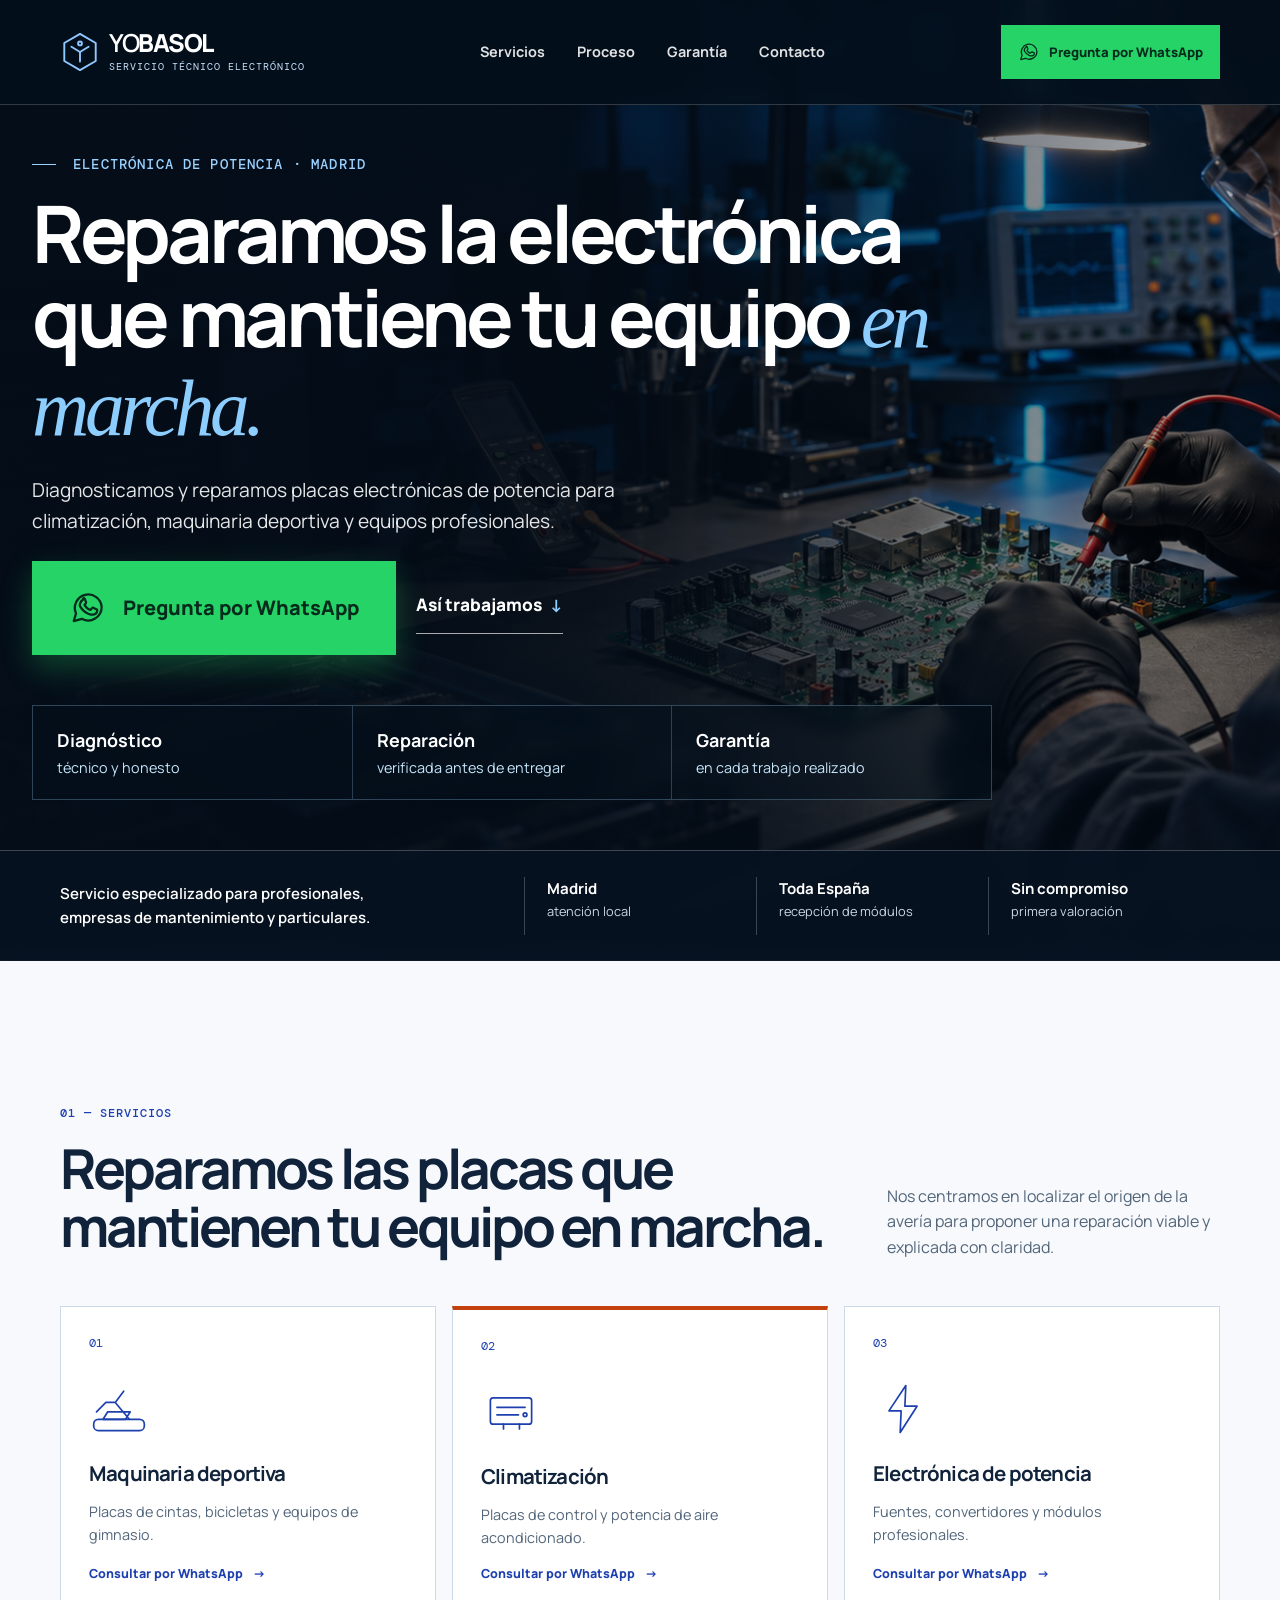
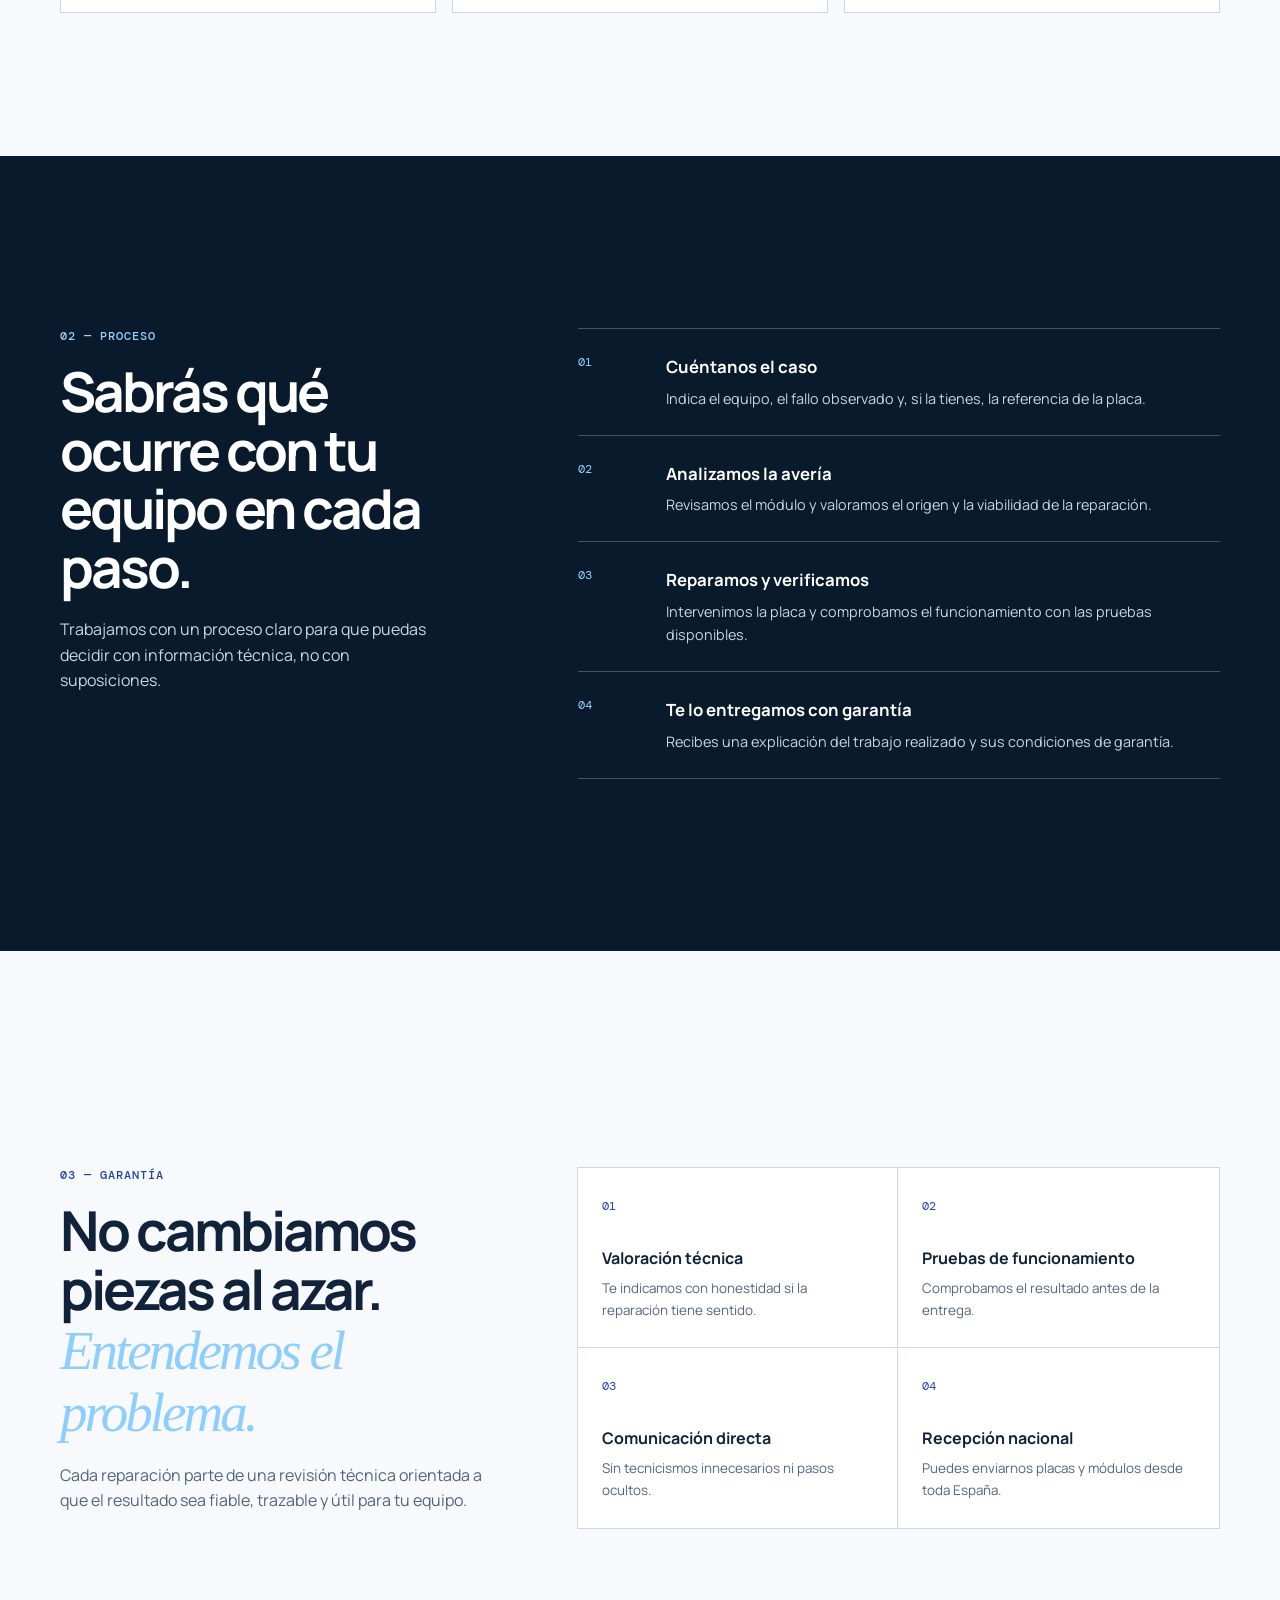
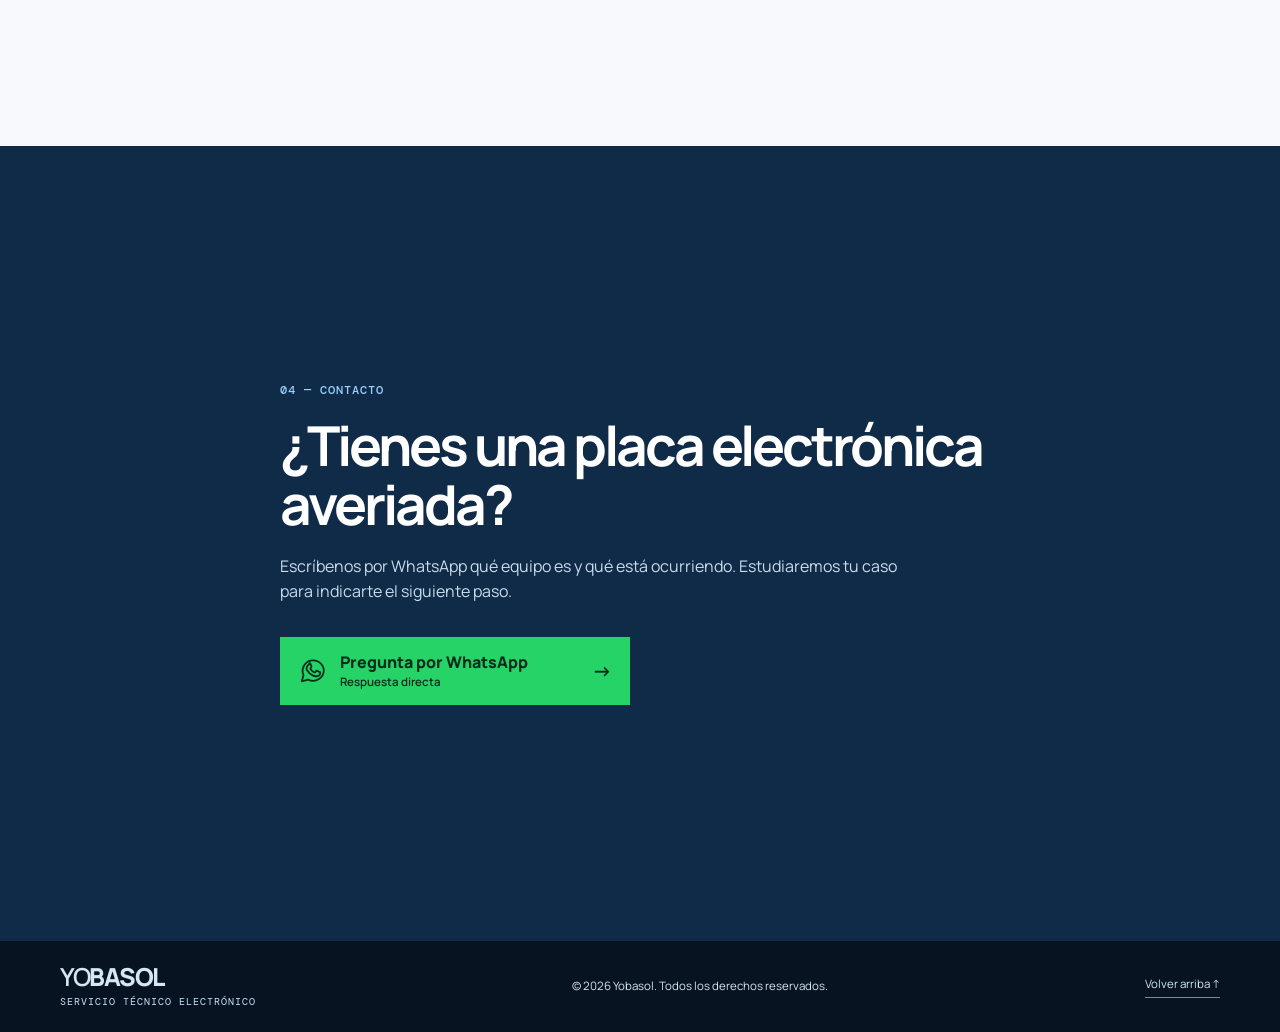
==== frontend/index.html @ 689b23d6 "Colocar el botón de WhatsApp junto al texto del hero" ====
<!doctype html>
<html lang="es">
  <head>
    <meta charset="UTF-8" />
    <meta name="viewport" content="width=device-width, initial-scale=1.0" />
    <meta name="description" content="Diagnóstico y reparación de placas electrónicas de potencia para profesionales y empresas." />
    <title>Yobasol | Reparación de electrónica de potencia</title>
    <link rel="preconnect" href="https://fonts.googleapis.com" />
    <link rel="preconnect" href="https://fonts.gstatic.com" crossorigin />
    <link href="https://fonts.googleapis.com/css2?family=DM+Mono:wght@400;500&family=Manrope:wght@400;500;600;700;800&display=swap" rel="stylesheet" />
    <link rel="stylesheet" href="css/style.css" />
    <link rel="stylesheet" href="css/mobile-fixes.css" />
    <script src="js/main.js" defer></script>
  </head>
  <body>
    <a class="skip-link" href="#contenido">Saltar al contenido</a>

    <header class="site-header" id="inicio">
      <div class="container navigation">
        <div class="brand-contact">
          <a class="brand" href="#hero" aria-label="Yobasol, inicio">
            <svg viewBox="0 0 42 42" aria-hidden="true"><path d="M21 2 37.5 11.5v19L21 40 4.5 30.5v-19L21 2Z"/><path d="M12 15.5 21 21l9-5.5M21 21v10"/><circle cx="21" cy="12" r="2"/></svg>
            <span>YO<strong>BASOL</strong><small>Servicio técnico electrónico</small></span>
          </a>
        </div>
        <nav class="main-nav" aria-label="Navegación principal">
          <a href="#servicios">Servicios</a><a href="#proceso">Proceso</a><a href="#garantia">Garantía</a><a href="#contacto">Contacto</a>
        </nav>
        <div class="header-actions"><a class="button button--small" href="https://wa.me/34674901278" target="_blank" rel="noopener noreferrer"><svg class="header-whatsapp-icon" viewBox="0 0 32 32" aria-hidden="true"><path d="M27.5 15.2a11.3 11.3 0 0 1-16.7 9.9L4 27l1.9-6.5A11.3 11.3 0 1 1 27.5 15.2Z"/><path d="M11.2 9.7c-.4 0-.8.1-1 .6-.3.6-1.1 2.5-1.1 3.1 0 .6.2 1.1.4 1.5.3.5 2.7 4.4 6.7 6 .9.4 1.6.6 2.1.7.9.1 1.8.1 2.5-.1.8-.2 2.4-1 2.7-2 .3-1 .3-1.8.2-2s-.4-.3-.8-.5l-2.5-1.2c-.4-.2-.7-.1-1 .3l-1 1.2c-.2.3-.5.3-.8.2a8.7 8.7 0 0 1-2.6-1.6 9.7 9.7 0 0 1-1.8-2.3c-.2-.3 0-.5.2-.7l.5-.6c.2-.2.3-.4.4-.7.1-.2 0-.5 0-.7l-1.1-2.7c-.2-.5-.5-.5-.9-.5Z"/></svg>Pregunta por WhatsApp <span aria-hidden="true">→</span></a></div>
      </div>
    </header>

    <main id="contenido">
      <section class="hero" id="hero" aria-labelledby="hero-title">
        <div class="hero-image" role="img" aria-label="Técnico revisando una placa electrónica"></div>
        <div class="hero-overlay"></div>
        <img class="hero-image-mobile" src="assets/images/hero-laboratorio.png" width="1672" height="941" alt="Técnico revisando una placa electrónica" />
        <div class="container hero-content">
          <p class="eyebrow eyebrow--light"><span></span> Electrónica de potencia · Madrid</p>
          <h1 id="hero-title">Reparamos la electrónica que mantiene tu equipo <em>en marcha.</em></h1>
          <p class="hero-copy">Diagnosticamos y reparamos placas electrónicas de potencia para climatización, maquinaria deportiva y equipos profesionales.</p>
          <div class="hero-actions"><a class="button" href="https://wa.me/34674901278" target="_blank" rel="noopener noreferrer"><svg class="hero-whatsapp-icon" viewBox="0 0 32 32" aria-hidden="true"><path d="M27.5 15.2a11.3 11.3 0 0 1-16.7 9.9L4 27l1.9-6.5A11.3 11.3 0 1 1 27.5 15.2Z"/><path d="M11.2 9.7c-.4 0-.8.1-1 .6-.3.6-1.1 2.5-1.1 3.1 0 .6.2 1.1.4 1.5.3.5 2.7 4.4 6.7 6 .9.4 1.6.6 2.1.7.9.1 1.8.1 2.5-.1.8-.2 2.4-1 2.7-2 .3-1 .3-1.8.2-2s-.4-.3-.8-.5l-2.5-1.2c-.4-.2-.7-.1-1 .3l-1 1.2c-.2.3-.5.3-.8.2a8.7 8.7 0 0 1-2.6-1.6 9.7 9.7 0 0 1-1.8-2.3c-.2-.3 0-.5.2-.7l.5-.6c.2-.2.3-.4.4-.7.1-.2 0-.5 0-.7l-1.1-2.7c-.2-.5-.5-.5-.9-.5Z"/></svg>Pregunta por WhatsApp <span aria-hidden="true">→</span></a><a class="hero-link hero-link--secondary" href="#proceso">Así trabajamos <span aria-hidden="true">↓</span></a></div>
          <ul class="trust-list" aria-label="Compromisos de Yobasol"><li><strong>Diagnóstico</strong><span>técnico y honesto</span></li><li><strong>Reparación</strong><span>verificada antes de entregar</span></li><li><strong>Garantía</strong><span>en cada trabajo realizado</span></li></ul>
        </div>
      </section>

      <section class="proof-band" aria-label="Cobertura de Yobasol"><div class="container proof-grid"><p>Servicio especializado para profesionales, empresas de mantenimiento y particulares.</p><div><strong>Madrid</strong><span>atención local</span></div><div><strong>Toda España</strong><span>recepción de módulos</span></div><div><strong>Sin compromiso</strong><span>primera valoración</span></div></div></section>

      <section class="section services" id="servicios" aria-labelledby="services-title"><div class="container"><div class="section-heading reveal"><div><p class="eyebrow">01 — Servicios</p><h2 id="services-title">Reparamos las placas que mantienen tu equipo en marcha.</h2></div><p>Nos centramos en localizar el origen de la avería para proponer una reparación viable y explicada con claridad.</p></div><div class="service-grid">
        <article class="service-card reveal"><span class="service-number">01</span><svg class="service-icon" viewBox="0 0 64 64" aria-hidden="true"><rect x="5" y="43" width="54" height="12" rx="5"/><path d="m43 43-15-18H18L8 35m20-10 9-12M20 35h24l-5 8H15l5-8"/></svg><h3>Maquinaria deportiva</h3><p>Placas de cintas, bicicletas y equipos de gimnasio.</p><a href="https://wa.me/34674901278" target="_blank" rel="noopener noreferrer">Consultar por WhatsApp <span aria-hidden="true">→</span></a></article>
        <article class="service-card service-card--accent reveal"><span class="service-number">02</span><svg class="service-icon" viewBox="0 0 64 64" aria-hidden="true"><rect x="10" y="17" width="44" height="28" rx="3"/><path d="M17 27h30M17 35h23M24 45v5m17-5v5"/><circle cx="47" cy="35" r="2"/></svg><h3>Climatización</h3><p>Placas de control y potencia de aire acondicionado.</p><a href="https://wa.me/34674901278" target="_blank" rel="noopener noreferrer">Consultar por WhatsApp <span aria-hidden="true">→</span></a></article>
        <article class="service-card reveal"><span class="service-number">03</span><svg class="service-icon" viewBox="0 0 64 64" aria-hidden="true"><path d="M35 7 17 34h13l-1 23 18-28H34l1-22Z"/></svg><h3>Electrónica de potencia</h3><p>Fuentes, convertidores y módulos profesionales.</p><a href="https://wa.me/34674901278" target="_blank" rel="noopener noreferrer">Consultar por WhatsApp <span aria-hidden="true">→</span></a></article>
      </div></div></section>

      <section class="section process" id="proceso" aria-labelledby="process-title"><div class="container process-layout"><div class="process-intro reveal"><p class="eyebrow eyebrow--light">02 — Proceso</p><h2 id="process-title">Sabrás qué ocurre con tu equipo en cada paso.</h2><p>Trabajamos con un proceso claro para que puedas decidir con información técnica, no con suposiciones.</p></div><ol class="process-list"><li class="reveal"><span>01</span><div><h3>Cuéntanos el caso</h3><p>Indica el equipo, el fallo observado y, si la tienes, la referencia de la placa.</p></div></li><li class="reveal"><span>02</span><div><h3>Analizamos la avería</h3><p>Revisamos el módulo y valoramos el origen y la viabilidad de la reparación.</p></div></li><li class="reveal"><span>03</span><div><h3>Reparamos y verificamos</h3><p>Intervenimos la placa y comprobamos el funcionamiento con las pruebas disponibles.</p></div></li><li class="reveal"><span>04</span><div><h3>Te lo entregamos con garantía</h3><p>Recibes una explicación del trabajo realizado y sus condiciones de garantía.</p></div></li></ol></div></section>

      <section class="section guarantee" id="garantia" aria-labelledby="guarantee-title"><div class="container guarantee-layout"><div class="reveal"><p class="eyebrow">03 — Garantía</p><h2 id="guarantee-title">No cambiamos piezas al azar. <em>Entendemos el problema.</em></h2><p class="section-copy">Cada reparación parte de una revisión técnica orientada a que el resultado sea fiable, trazable y útil para tu equipo.</p></div><div class="benefit-grid reveal"><article><span>01</span><h3>Valoración técnica</h3><p>Te indicamos con honestidad si la reparación tiene sentido.</p></article><article><span>02</span><h3>Pruebas de funcionamiento</h3><p>Comprobamos el resultado antes de la entrega.</p></article><article><span>03</span><h3>Comunicación directa</h3><p>Sin tecnicismos innecesarios ni pasos ocultos.</p></article><article><span>04</span><h3>Recepción nacional</h3><p>Puedes enviarnos placas y módulos desde toda España.</p></article></div></div></section>

      <section class="contact" id="contacto" aria-labelledby="contact-title"><div class="container contact-layout"><div class="contact-copy reveal" id="contacto-info"><p class="eyebrow eyebrow--light contact-section-label">04 — Contacto</p><h2 id="contact-title">¿Tienes una placa electrónica averiada?</h2><p>Escríbenos por WhatsApp qué equipo es y qué está ocurriendo. Estudiaremos tu caso para indicarte el siguiente paso.</p><a class="contact-whatsapp" href="https://wa.me/34674901278" target="_blank" rel="noopener noreferrer"><svg viewBox="0 0 32 32" aria-hidden="true"><path d="M27.5 15.2a11.3 11.3 0 0 1-16.7 9.9L4 27l1.9-6.5A11.3 11.3 0 1 1 27.5 15.2Z"/><path d="M11.2 9.7c-.4 0-.8.1-1 .6-.3.6-1.1 2.5-1.1 3.1 0 .6.2 1.1.4 1.5.3.5 2.7 4.4 6.7 6 .9.4 1.6.6 2.1.7.9.1 1.8.1 2.5-.1.8-.2 2.4-1 2.7-2 .3-1 .3-1.8.2-2s-.4-.3-.8-.5l-2.5-1.2c-.4-.2-.7-.1-1 .3l-1 1.2c-.2.3-.5.3-.8.2a8.7 8.7 0 0 1-2.6-1.6 9.7 9.7 0 0 1-1.8-2.3c-.2-.3 0-.5.2-.7l.5-.6c.2-.2.3-.4.4-.7.1-.2 0-.5 0-.7l-1.1-2.7c-.2-.5-.5-.5-.9-.5Z"/></svg><span>Pregunta por WhatsApp<br /><small>Respuesta directa</small></span><b aria-hidden="true">→</b></a></div><form class="contact-form" novalidate hidden><a class="form-whatsapp-shortcut" href="#contacto-info" aria-label="Ver contacto por WhatsApp"><svg viewBox="0 0 32 32" aria-hidden="true"><path d="M27.5 15.2a11.3 11.3 0 0 1-16.7 9.9L4 27l1.9-6.5A11.3 11.3 0 1 1 27.5 15.2Z"/><path d="M11.2 9.7c-.4 0-.8.1-1 .6-.3.6-1.1 2.5-1.1 3.1 0 .6.2 1.1.4 1.5.3.5 2.7 4.4 6.7 6 .9.4 1.6.6 2.1.7.9.1 1.8.1 2.5-.1.8-.2 2.4-1 2.7-2 .3-1 .3-1.8.2-2s-.4-.3-.8-.5l-2.5-1.2c-.4-.2-.7-.1-1 .3l-1 1.2c-.2.3-.5.3.8.2a8.7 8.7 0 0 1-2.6-1.6 9.7 9.7 0 0 1-1.8-2.3c-.2-.3 0-.5.2-.7l.5-.6c.2-.2.3-.4.4-.7.1-.2 0-.5 0-.7l-1.1-2.7c-.2-.5-.5-.5-.9-.5Z"/></svg></a><p class="eyebrow eyebrow--light contact-section-label--mobile">04 — Contacto</p><div class="form-heading"><p>Solicitud de diagnóstico</p><h3>Hablemos de tu equipo.</h3></div><div class="form-row"><label for="name">Nombre<input id="name" name="name" type="text" autocomplete="name" required /></label><label for="email">Email<input id="email" name="email" type="email" autocomplete="email" required /></label></div><div class="form-row"><label for="phone">Teléfono<input id="phone" name="phone" type="tel" autocomplete="tel" /></label><label for="service">Tipo de equipo<select id="service" name="service" required><option value="">Selecciona una opción</option><option>Maquinaria deportiva</option><option>Climatización</option><option>Electrónica de potencia</option><option>Otro equipo</option></select></label></div><label for="message">¿Qué ocurre?<textarea id="message" name="message" rows="4" required placeholder="Equipo, fallo observado y referencia de la placa si la conoces."></textarea></label><button class="button" type="submit">Solicitar diagnóstico <span aria-hidden="true">→</span></button><p class="form-note">Este formulario aún no envía datos: valida la solicitud para su futura conexión con la API.</p><p class="form-status" role="status" aria-live="polite"></p></form></div></section>
    </main>

    <footer class="site-footer"><div class="container footer-content"><a class="brand" href="#hero"><span>YO<strong>BASOL</strong><small>Servicio técnico electrónico</small></span></a><p>© <span id="year"></span> Yobasol. Todos los derechos reservados.</p><a href="#hero">Volver arriba ↑</a></div></footer>
  </body>
</html>
---- frontend/css/style.css ----
:root{--navy:#091a2d;--blue:#1e40af;--blue-light:#3b82f6;--orange:#c2410c;--paper:#f7f9fc;--surface:#fff;--ink:#10233b;--muted:#52657a;--line:#cbd8e7;--focus:#f97316;--shadow:0 18px 45px rgba(9,26,45,.1);--ease:cubic-bezier(.2,.7,.25,1);--header-offset:96px}*{box-sizing:border-box}html{scroll-behavior:smooth;scroll-padding-top:var(--header-offset)}body{margin:0;background:var(--paper);color:var(--ink);font:16px/1.6 Manrope,Arial,sans-serif}a{color:inherit;text-decoration:none}button,input,select,textarea{font:inherit}button{cursor:pointer}svg{fill:none;stroke:currentColor;stroke-linecap:round;stroke-linejoin:round}.container{width:min(1160px,calc(100% - 40px));margin:auto}.skip-link{position:fixed;z-index:100;top:-60px;left:16px;padding:10px 14px;background:#fff;color:#10233b}.skip-link:focus{top:16px}:focus-visible{outline:3px solid var(--focus);outline-offset:3px}
.site-header{position:fixed;z-index:10;inset:0 0 auto;color:#fff;border-bottom:1px solid rgba(255,255,255,.18);background:rgba(4,15,28,.94);backdrop-filter:blur(12px)}.navigation{min-height:78px;display:flex;align-items:center;justify-content:space-between;gap:18px}.brand-contact{display:flex;align-items:center;gap:20px}.brand{display:flex;align-items:center;gap:9px;font-size:1.28rem;font-weight:600;letter-spacing:-.06em;line-height:1;white-space:nowrap}.brand svg{width:31px;color:#8fc7ff;stroke-width:2}.brand strong{font-weight:800}.brand small{display:block;margin-top:5px;color:#c8e2fb;font:.48rem/1.1 'DM Mono',monospace;letter-spacing:.1em;text-transform:uppercase}.header-phone{padding-left:20px;border-left:1px solid rgba(255,255,255,.3);font-size:.76rem;line-height:1.25;white-space:nowrap}.header-phone span,.header-phone strong{display:block}.header-phone span{color:#99d1ff;font:.61rem 'DM Mono',monospace;letter-spacing:.06em;text-transform:uppercase}.header-phone strong{margin-top:3px;font-size:.78rem}.main-nav{display:flex;gap:6px}.main-nav a{padding:9px 10px;color:rgba(255,255,255,.88);font-size:.78rem;font-weight:700}.main-nav a:hover{color:#fff}.header-actions{display:flex;align-items:center;gap:10px}.button{display:inline-flex;align-items:center;justify-content:center;min-height:48px;gap:18px;padding:12px 18px;border:1px solid var(--orange);background:var(--orange);color:#fff;font-size:.78rem;font-weight:800;transition:background .18s var(--ease),transform .18s var(--ease),border-color .18s var(--ease)}.button:hover{background:#9a3412;border-color:#9a3412;transform:translateY(-2px)}.button--small{min-height:42px;padding:9px 13px;font-size:.7rem}
.hero{min-height:680px;height:100svh;position:relative;display:flex;align-items:center;overflow:hidden;color:#fff}.hero-image,.hero-overlay{position:absolute;inset:0}.hero-image{background:url('../assets/images/hero-laboratorio.png') center/cover}.hero-image-mobile{display:none}.hero-overlay{background:linear-gradient(90deg,rgba(4,13,24,.96),rgba(4,13,24,.86) 46%,rgba(4,13,24,.28)),linear-gradient(0deg,rgba(4,13,24,.65),transparent 45%)}.hero-content{position:relative;padding-top:78px}.eyebrow{margin:0 0 18px;color:var(--blue);font:500 .77rem 'DM Mono',monospace;letter-spacing:.08em;text-transform:uppercase}.eyebrow--light{color:#99d1ff}.eyebrow span{display:inline-block;width:24px;margin-right:8px;border-top:1px solid currentColor;vertical-align:middle}h1,h2,h3,p{margin-top:0}h1,h2{letter-spacing:-.055em;line-height:1.07}h1{max-width:780px;margin-bottom:24px;font-size:clamp(2.9rem,5.1vw,5.4rem)}h1 em,h2 em{color:#8dceff;font-family:Georgia,serif;font-weight:400}.hero-copy{max-width:590px;margin-bottom:30px;color:rgba(255,255,255,.9);font-size:clamp(1rem,1.5vw,1.15rem)}.hero-actions{display:flex;align-items:center;flex-wrap:wrap;gap:24px}.hero-link{border-bottom:1px solid rgba(255,255,255,.65);padding-bottom:5px;font-size:.8rem;font-weight:800}.hero-link span{margin-left:8px;color:#8dceff}.trust-list{display:flex;gap:0;max-width:720px;margin:42px 0 0;padding:0;list-style:none;border:1px solid rgba(157,210,250,.28);background:rgba(4,16,29,.58);backdrop-filter:blur(8px)}.trust-list li{flex:1;min-width:145px;padding:16px 18px;border-right:1px solid rgba(157,210,250,.25)}.trust-list li:last-child{border:0}.trust-list strong,.trust-list span{display:block}.trust-list strong{font-size:.95rem}.trust-list span{margin-top:2px;color:#c7e5fa;font-size:.74rem}
.proof-band{border-bottom:1px solid var(--line);background:var(--surface)}.proof-grid{min-height:110px;display:grid;grid-template-columns:2fr repeat(3,1fr);align-items:center}.proof-grid p{max-width:360px;margin:0;font-size:.88rem;font-weight:600}.proof-grid div{min-height:58px;padding-left:22px;border-left:1px solid var(--line)}.proof-grid strong,.proof-grid span{display:block}.proof-grid strong{font-size:.83rem}.proof-grid span{color:var(--muted);font-size:.72rem}.section{padding:clamp(78px,11vw,136px) 0}.section-heading{display:grid;grid-template-columns:1.5fr .65fr;align-items:end;gap:60px;margin-bottom:52px}h2{margin-bottom:20px;font-size:clamp(2.3rem,4.3vw,4.5rem)}.section-heading>p,.section-copy{color:var(--muted);font-size:1rem}.service-grid{display:grid;grid-template-columns:repeat(3,1fr);gap:16px}.service-card{min-height:350px;display:flex;flex-direction:column;padding:28px;border:1px solid var(--line);background:var(--surface);transition:border-color .2s var(--ease),transform .2s var(--ease)}.service-card:hover{border-color:var(--blue-light);transform:translateY(-4px)}.service-card--accent{border-top:4px solid var(--orange)}.service-number,.benefit-grid span{color:var(--blue);font:.75rem 'DM Mono',monospace}.service-icon{width:60px;height:60px;margin:50px 0 30px;color:var(--blue);stroke-width:1.8}.service-card h3{margin-bottom:10px;font-size:1.28rem;letter-spacing:-.04em}.service-card p{color:var(--muted);font-size:.9rem}.service-card a{margin-top:auto;color:var(--blue);font-size:.78rem;font-weight:800}.service-card a span{margin-left:7px}
.process{background:var(--navy);color:#fff}.process-layout{display:grid;grid-template-columns:.8fr 1.2fr;gap:90px}.process-intro p:not(.eyebrow){max-width:390px;color:#c4d7e9}.process-list{margin:0;padding:0;list-style:none;border-top:1px solid rgba(255,255,255,.24)}.process-list li{display:grid;grid-template-columns:70px 1fr;gap:18px;padding:25px 0;border-bottom:1px solid rgba(255,255,255,.24)}.process-list li>span{color:#94d2ff;font:.77rem 'DM Mono',monospace}.process-list h3{margin-bottom:6px;font-size:1.05rem}.process-list p{margin:0;color:#c4d7e9;font-size:.9rem}.guarantee-layout{display:grid;grid-template-columns:.8fr 1.2fr;gap:88px;align-items:start}.benefit-grid{display:grid;grid-template-columns:1fr 1fr;border:1px solid var(--line);background:var(--surface)}.benefit-grid article{min-height:180px;padding:24px;border-right:1px solid var(--line);border-bottom:1px solid var(--line)}.benefit-grid article:nth-child(even){border-right:0}.benefit-grid article:nth-last-child(-n+2){border-bottom:0}.benefit-grid h3{margin:28px 0 7px;font-size:1rem}.benefit-grid p{margin:0;color:var(--muted);font-size:.84rem}
.contact{padding:clamp(76px,10vw,120px) 0;background:#102b47;color:#fff}.contact-layout{display:grid;grid-template-columns:.75fr 1.25fr;gap:80px;align-items:start}.contact-copy>p:not(.eyebrow){max-width:440px;color:#c9dcec}.contact-phone{display:block;width:max-content;margin-top:42px;border-bottom:1px solid rgba(255,255,255,.5);padding-bottom:9px;font-size:1.28rem;font-weight:700}.contact-phone span{display:block;margin-bottom:2px;color:#9bcefc;font:.7rem 'DM Mono',monospace;letter-spacing:.08em;text-transform:uppercase}.contact-whatsapp{display:flex;align-items:center;gap:12px;max-width:350px;min-height:68px;margin-top:24px;padding:12px 18px;background:#25d366;color:#062b1c;font-size:1rem;font-weight:800;line-height:1.2;transition:background .18s var(--ease),transform .18s var(--ease)}.contact-whatsapp:hover{background:#5ced92;transform:translateY(-2px)}.contact-whatsapp svg{width:30px;height:30px;flex:0 0 auto;stroke-width:1.9}.contact-whatsapp small{display:block;margin-top:3px;font-size:.72rem;font-weight:600}.contact-whatsapp b{margin-left:auto;font-size:1.25rem}.contact-form{position:relative;display:grid;gap:16px;padding:32px;border-top:4px solid var(--orange);background:#071a2d;box-shadow:var(--shadow)}.form-whatsapp-shortcut,.contact-section-label--mobile{display:none}.form-heading{padding-bottom:18px;border-bottom:1px solid rgba(187,218,244,.25)}.form-heading p{margin-bottom:6px;color:#9bcefc;font:.72rem 'DM Mono',monospace;text-transform:uppercase}.form-heading h3{margin:0;font-size:1.65rem}.form-row{display:grid;grid-template-columns:1fr 1fr;gap:14px}.contact-form label{display:grid;gap:6px;color:#d8e9f8;font-size:.78rem;font-weight:700}.contact-form input,.contact-form select,.contact-form textarea{width:100%;min-height:46px;border:1px solid rgba(187,218,244,.35);background:#0b2944;color:#fff;padding:10px 12px}.contact-form select{background:#fff;color:#10233b;color-scheme:light}.contact-form option{background:#fff;color:#10233b}.contact-form textarea{min-height:110px;resize:vertical}.contact-form input[aria-invalid=true],.contact-form select[aria-invalid=true],.contact-form textarea[aria-invalid=true]{border-color:#ffb2a1}.form-note,.form-status{margin:0;color:#bad3e9;font-size:.76rem}.form-status.error{color:#ffbcaf}.site-footer{padding:24px 0;background:#071321;color:#d5e6f5}.footer-content{display:flex;align-items:center;justify-content:space-between;gap:20px;font-size:.72rem}.footer-content p{margin:0}.footer-content>a:last-child{border-bottom:1px solid rgba(255,255,255,.5);padding-bottom:3px}.reveal{opacity:0;transform:translateY(14px);transition:opacity .45s var(--ease),transform .45s var(--ease)}.reveal.is-visible{opacity:1;transform:none}
@media(max-width:960px){html{scroll-padding-top:116px}.navigation{min-height:0;display:grid;grid-template-columns:1fr auto;gap:12px;padding:14px 0 0}.brand-contact{gap:14px}.header-phone{padding-left:14px}.main-nav{position:static;grid-column:1/-1;grid-row:2;display:flex;justify-content:space-between;gap:0;border-top:1px solid rgba(255,255,255,.2)}.main-nav a{flex:1;padding:10px 4px;text-align:center}.header-actions .button--small{display:none}.hero{height:auto;min-height:720px}.proof-grid,.section-heading,.process-layout,.guarantee-layout,.contact-layout{grid-template-columns:1fr;gap:32px}.proof-grid{padding:24px 0}.proof-grid div{border-left:0;border-top:1px solid var(--line);padding:12px 0 0}.proof-grid p{max-width:none}.section-heading{margin-bottom:38px}.trust-list{width:100%}.process-layout,.guarantee-layout{gap:46px}.contact{padding:32px 0 64px}.contact-layout{gap:34px}.contact-form{order:-1;gap:12px;padding:20px 16px}.contact-section-label{display:none}.contact-section-label--mobile{display:block;margin:0 0 2px}.form-whatsapp-shortcut{position:absolute;top:16px;right:16px;display:grid;width:42px;height:42px;place-items:center;background:#25d366;color:#062b1c}.form-whatsapp-shortcut svg{width:25px;height:25px;stroke-width:1.9}.form-heading{padding-right:48px;padding-bottom:12px}.form-heading h3{font-size:1.35rem}.contact-form input,.contact-form select{min-height:44px}.contact-form textarea{min-height:90px}}@media(max-width:580px){.container{width:min(100% - 32px,1160px)}.navigation{gap:10px;padding-top:12px}.brand-contact{gap:10px}.brand{font-size:1.12rem}.header-phone{padding-left:10px;font-size:.66rem}.header-phone span{font-size:.53rem}.header-phone strong{font-size:.65rem}.main-nav a{font-size:.72rem}.hero{min-height:0;height:auto;display:block;padding:94px 0 0;background:#061524}.hero-image,.hero-overlay{display:none}.hero-image-mobile{display:block;width:100%;height:auto;margin:0}.hero-content{padding:28px 0 26px}h1{font-size:clamp(2.15rem,9.4vw,2.75rem);line-height:1.04}h2{font-size:clamp(2rem,8.5vw,2.65rem)}.hero-copy{margin-bottom:22px;font-size:.94rem}.hero-actions{gap:12px}.hero-actions .hero-link[href^="tel"],.hero-link--secondary{display:none}.trust-list{display:grid;grid-template-columns:repeat(3,1fr);margin-top:22px}.trust-list li{min-width:0;padding:10px 8px;border-right:1px solid rgba(157,210,250,.25)}.trust-list strong{font-size:.74rem}.trust-list span{font-size:.61rem}.service-grid,.benefit-grid,.form-row{grid-template-columns:1fr}.service-card{min-height:300px}.service-icon{margin:32px 0 22px}.benefit-grid article,.benefit-grid article:nth-last-child(-n+2){min-height:auto;border-right:0;border-bottom:1px solid var(--line)}.benefit-grid article:last-child{border-bottom:0}.contact-form{gap:10px;padding:16px}.contact-form .form-row{grid-template-columns:1fr 1fr;gap:8px}.contact-form label{gap:4px;font-size:.7rem}.contact-form input,.contact-form select{min-height:44px;padding:8px}.contact-form textarea{min-height:72px;padding:8px}.contact-form .button{min-height:44px;padding:10px 14px}.form-row{gap:8px}.footer-content{align-items:flex-start;flex-direction:column}}@media(prefers-reduced-motion:reduce){*,*::before,*::after{scroll-behavior:auto!important;transition-duration:.01ms!important;animation-duration:.01ms!important}.reveal{opacity:1;transform:none}}
---- frontend/css/mobile-fixes.css ----
/* El formulario permanece en el HTML para retomarlo más adelante. */
.contact-form[hidden] {
  display: none !important;
}

.contact-layout {
  display: block;
  max-width: 720px;
}

.contact-copy > p:not(.eyebrow) {
  max-width: 620px;
}

.contact-whatsapp {
  margin-top: 32px;
}

.header-whatsapp-icon {
  display: none;
}

.hero-whatsapp-icon {
  display: none;
}

@media (min-width: 961px) {
  /* Cada destino del menú ocupa el espacio visible bajo el encabezado. */
  .navigation {
    min-height: 104px;
    gap: 24px;
  }

  .brand {
    font-size: 1.55rem;
  }

  .brand svg {
    width: 40px;
    height: 40px;
  }

  .brand small {
    margin-top: 7px;
    font-size: .62rem;
  }

  .main-nav {
    gap: 8px;
  }

  .main-nav a {
    display: inline-flex;
    align-items: center;
    min-height: 48px;
    padding: 12px;
    font-size: .9rem;
  }

  .header-actions .button--small {
    min-height: 54px;
    gap: 9px;
    padding: 12px 16px;
    border-color: #25d366;
    background: #25d366;
    color: #062b1c;
    font-size: .82rem;
  }

  .header-actions .button--small:hover {
    border-color: #5ced92;
    background: #5ced92;
  }

  .header-actions .button--small span {
    display: none;
  }

  .header-whatsapp-icon {
    display: block;
    width: 22px;
    height: 22px;
    flex: 0 0 auto;
    stroke-width: 1.9;
  }

  .hero {
    height: auto;
    min-height: max(100svh, 960px);
  }

  .hero-content {
    width: calc(100% - 64px);
    margin-left: 32px;
    margin-right: 32px;
    padding-top: var(--header-offset);
    padding-bottom: 110px;
  }

  .hero .eyebrow {
    font-size: .9rem;
  }

  .hero h1 {
    max-width: 980px;
    font-size: clamp(4rem, 6.2vw, 6.5rem);
  }

  .hero-copy {
    max-width: 660px;
    margin-bottom: 0;
    font-size: 1.2rem;
  }

  .hero-actions {
    justify-content: flex-start;
    align-items: center;
    flex-wrap: nowrap;
    gap: 20px;
    margin-top: 24px;
  }

  .hero-actions .button {
    min-height: 94px;
    gap: 16px;
    padding: 24px 36px;
    border-color: #25d366;
    background: #25d366;
    color: #062b1c;
    font-size: 1.25rem;
    box-shadow: 0 12px 28px rgba(37, 211, 102, .28);
  }

  .hero-actions .button span {
    display: none;
  }

  .hero-whatsapp-icon {
    display: block;
    width: 38px;
    height: 38px;
    flex: 0 0 auto;
    stroke-width: 1.9;
  }

  .hero-actions .button:hover {
    border-color: #5ced92;
    background: #5ced92;
  }

  .hero-link--secondary {
    display: inline-flex;
    align-items: center;
    min-height: 52px;
    font-size: 1.08rem;
  }

  .trust-list {
    max-width: 960px;
    margin-top: 50px;
  }

  .trust-list li {
    padding: 20px 24px;
  }

  .trust-list strong {
    font-size: 1.12rem;
  }

  .trust-list span {
    font-size: .9rem;
  }

  .proof-band {
    position: relative;
    z-index: 2;
    margin-top: -110px;
    border-top: 1px solid rgba(255, 255, 255, .22);
    border-bottom: 0;
    background: rgba(7, 19, 33, .94);
    color: #fff;
    backdrop-filter: blur(10px);
  }

  .proof-grid {
    min-height: 110px;
  }

  .proof-grid p,
  .proof-grid strong {
    color: #fff;
    font-size: .94rem;
  }

  .proof-grid div {
    border-left-color: rgba(255, 255, 255, .22);
  }

  .proof-grid span {
    color: #c7d7e6;
    font-size: .8rem;
  }

  .section,
  .contact {
    display: flex;
    align-items: center;
    min-height: calc(100svh - var(--header-offset));
    padding: 32px 0;
  }

  .section-heading {
    margin-bottom: 30px;
  }

  .service-card {
    min-height: 300px;
  }

  .service-icon {
    margin: 28px 0 18px;
  }
}

@media (max-width: 960px) {
  .header-actions .button--small {
    display: inline-flex;
    min-height: 44px;
    gap: 6px;
  }

  .contact-section-label {
    display: block;
  }
}

@media (max-width: 580px) {
  .header-actions .button--small {
    padding: 8px 10px;
    font-size: .66rem;
  }

  .header-actions .button--small span {
    display: none;
  }

  .hero {
    padding-top: var(--header-offset);
  }

  .services {
    padding: 22px 0 32px;
  }

  .services .section-heading {
    display: block;
    margin-bottom: 14px;
  }

  .services .eyebrow {
    margin-bottom: 7px;
    font-size: .68rem;
  }

  .services h2 {
    margin: 0;
    font-size: clamp(1.55rem, 6.5vw, 1.9rem);
    line-height: 1.12;
  }

  .services .section-heading > p {
    display: none;
  }

  .service-grid {
    gap: 8px;
  }

  .service-card {
    display: grid;
    grid-template-columns: 26px minmax(0, 1fr);
    gap: 2px 10px;
    min-height: 0;
    padding: 10px 12px;
  }

  .service-card--accent {
    border-top: 1px solid var(--line);
    border-left: 4px solid var(--orange);
  }

  .service-number {
    grid-column: 1;
    grid-row: 1;
    align-self: start;
  }

  .service-icon {
    display: none;
  }

  .service-card h3,
  .service-card p,
  .service-card a {
    grid-column: 2;
  }

  .service-card h3 {
    grid-row: 1;
    margin: 0;
    font-size: .94rem;
    line-height: 1.2;
  }

  .service-card p {
    grid-row: 2;
    margin: 0;
    font-size: .75rem;
    line-height: 1.35;
  }

  .service-card a {
    grid-row: 3;
    display: inline-flex;
    align-items: center;
    width: max-content;
    min-height: 44px;
    margin: 0;
    font-size: .75rem;
  }
}
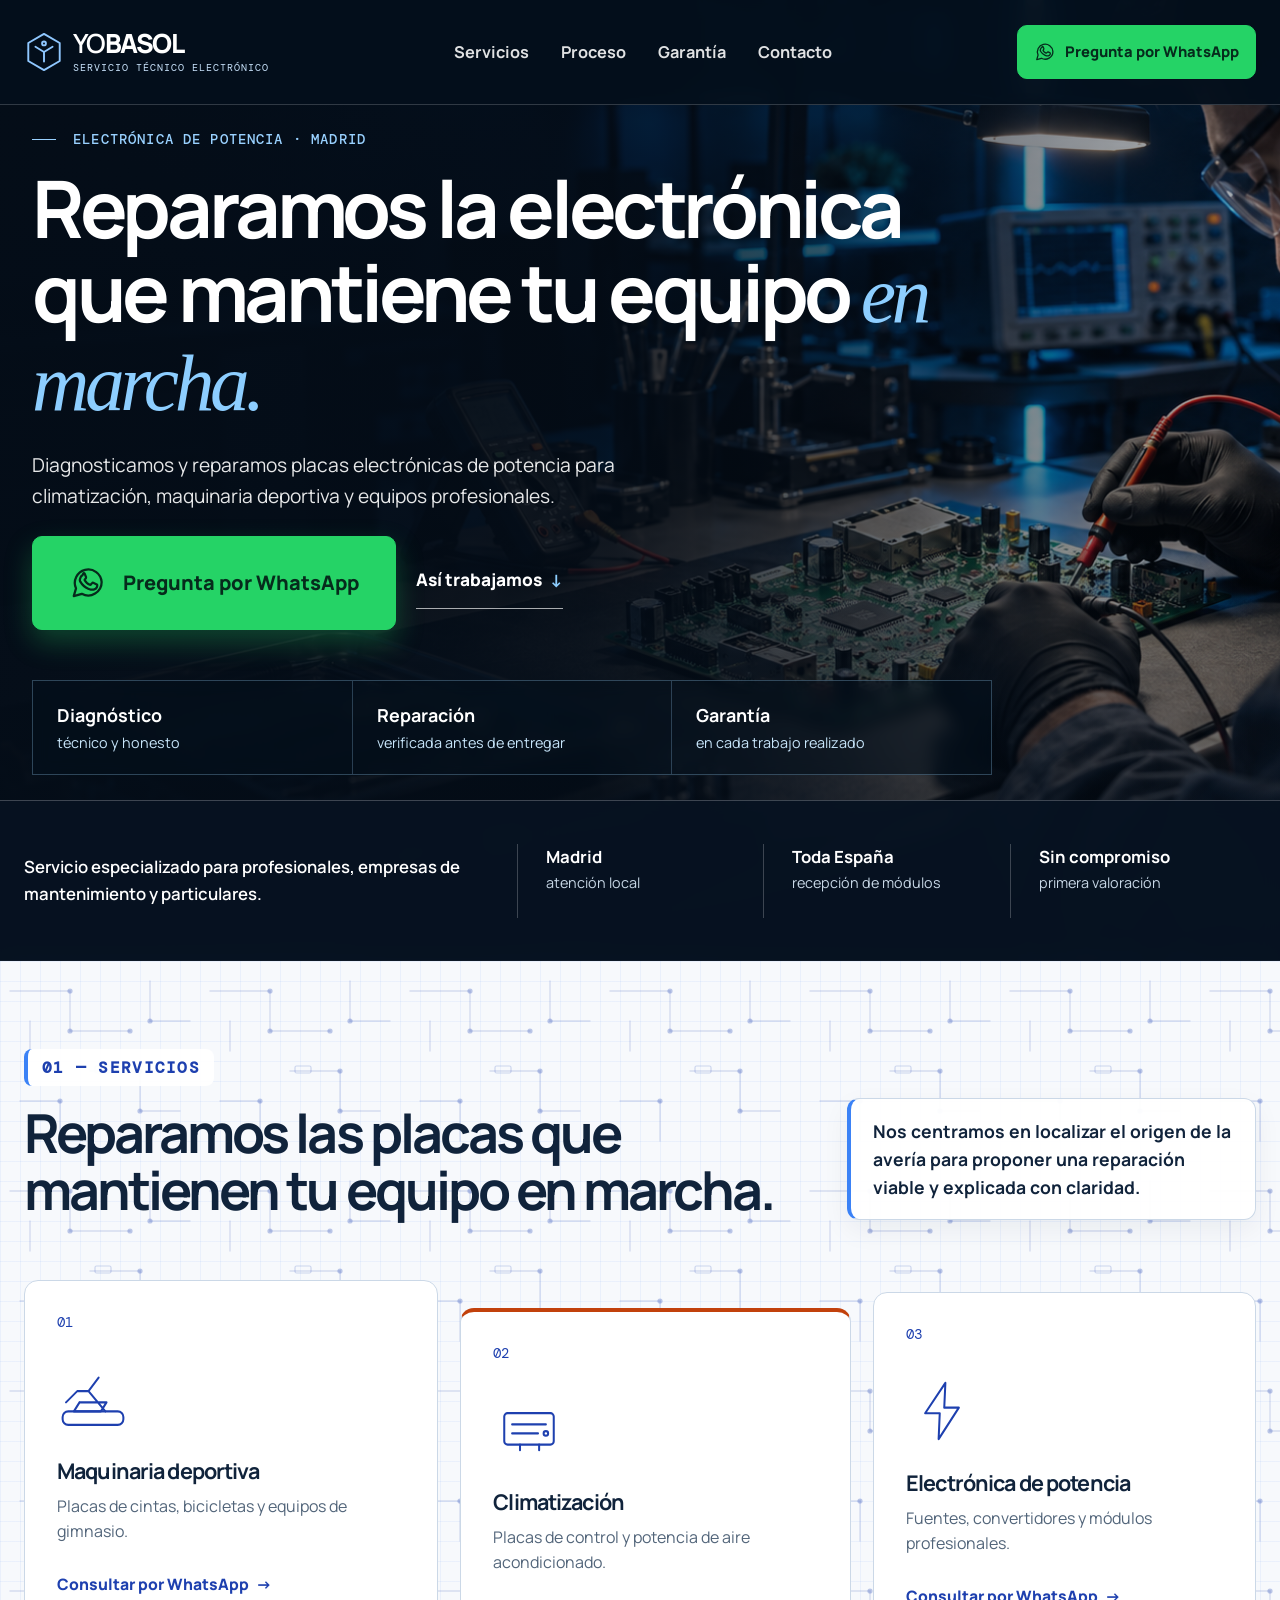
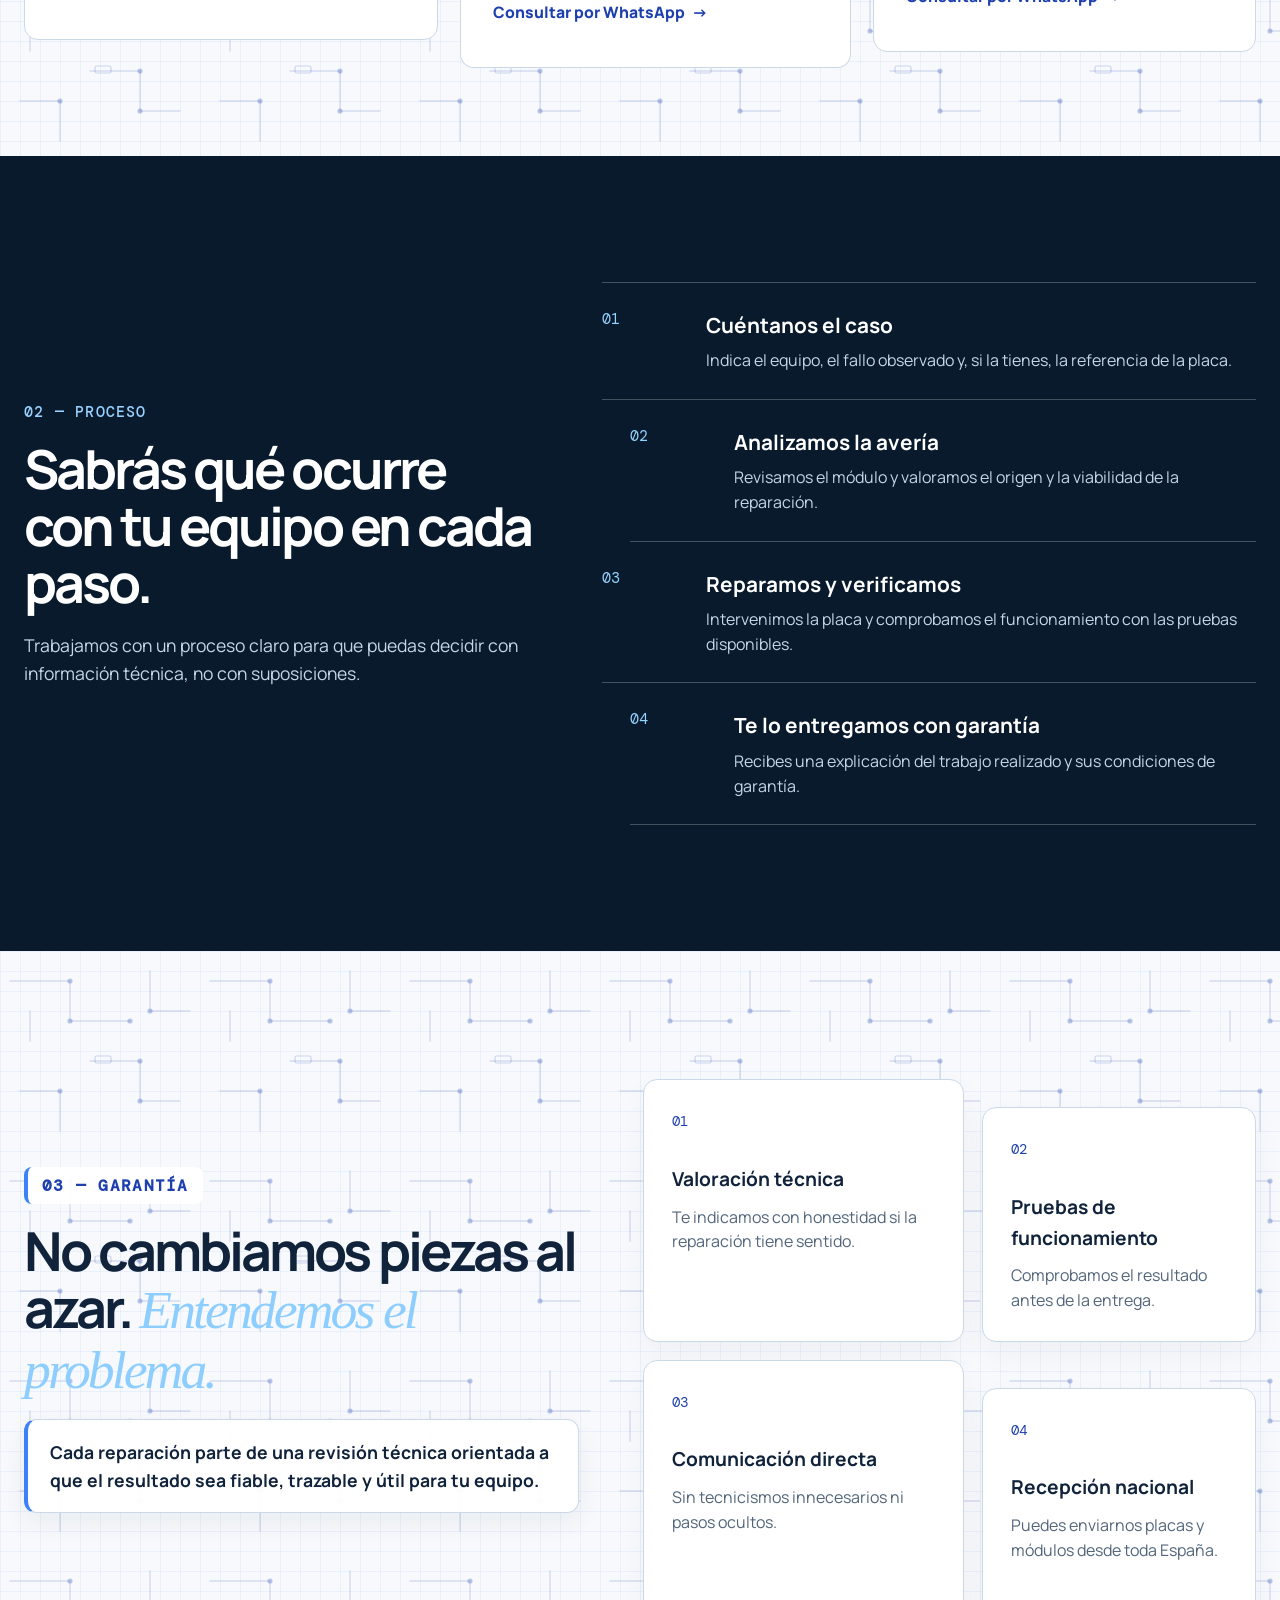
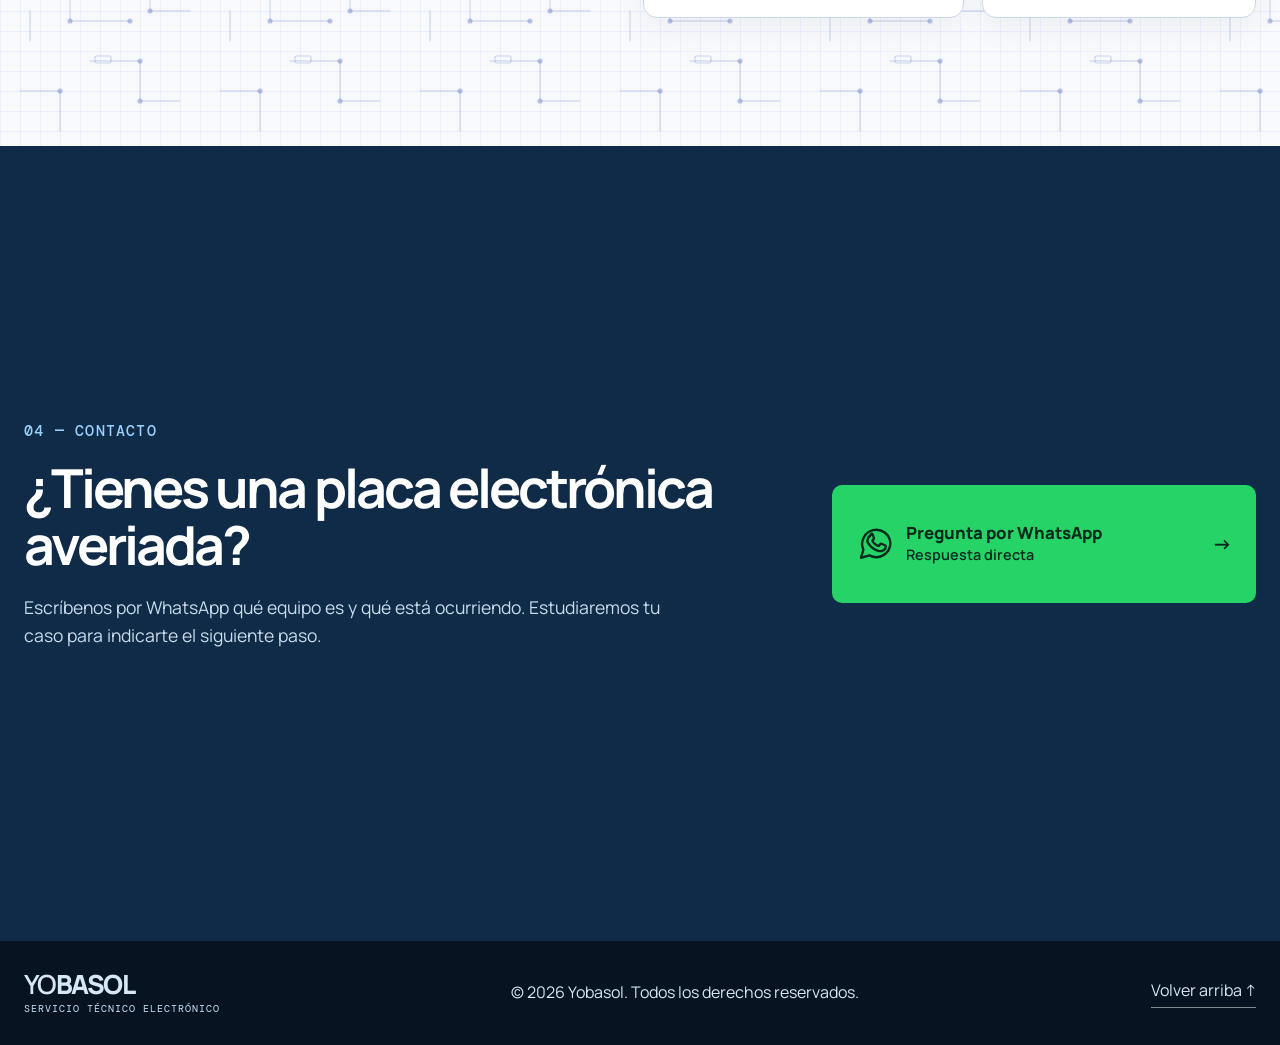
==== commit 02f1c716: "Aplicar la cuadrícula y mejorar la lectura en secciones claras" ====
--- a/frontend/index.html
+++ b/frontend/index.html
@@ -44,9 +44,9 @@
         </div>
       </section>
 
-      <section class="proof-band" aria-label="Cobertura de Yobasol"><div class="container proof-grid"><p>Servicio especializado para profesionales, empresas de mantenimiento y particulares.</p><div><strong>Madrid</strong><span>atención local</span></div><div><strong>Toda España</strong><span>recepción de módulos</span></div><div><strong>Sin compromiso</strong><span>primera valoración</span></div></div></section>
+      <section class="proof-band grid-bg" aria-label="Cobertura de Yobasol"><div class="container proof-grid"><p>Servicio especializado para profesionales, empresas de mantenimiento y particulares.</p><div><strong>Madrid</strong><span>atención local</span></div><div><strong>Toda España</strong><span>recepción de módulos</span></div><div><strong>Sin compromiso</strong><span>primera valoración</span></div></div></section>
 
-      <section class="section services" id="servicios" aria-labelledby="services-title"><div class="container"><div class="section-heading reveal"><div><p class="eyebrow">01 — Servicios</p><h2 id="services-title">Reparamos las placas que mantienen tu equipo en marcha.</h2></div><p>Nos centramos en localizar el origen de la avería para proponer una reparación viable y explicada con claridad.</p></div><div class="service-grid">
+      <section class="section services grid-bg" id="servicios" aria-labelledby="services-title"><div class="container"><div class="section-heading reveal"><div><p class="eyebrow">01 — Servicios</p><h2 id="services-title">Reparamos las placas que mantienen tu equipo en marcha.</h2></div><p>Nos centramos en localizar el origen de la avería para proponer una reparación viable y explicada con claridad.</p></div><div class="service-grid">
         <article class="service-card reveal"><span class="service-number">01</span><svg class="service-icon" viewBox="0 0 64 64" aria-hidden="true"><rect x="5" y="43" width="54" height="12" rx="5"/><path d="m43 43-15-18H18L8 35m20-10 9-12M20 35h24l-5 8H15l5-8"/></svg><h3>Maquinaria deportiva</h3><p>Placas de cintas, bicicletas y equipos de gimnasio.</p><a href="https://wa.me/34674901278" target="_blank" rel="noopener noreferrer">Consultar por WhatsApp <span aria-hidden="true">→</span></a></article>
         <article class="service-card service-card--accent reveal"><span class="service-number">02</span><svg class="service-icon" viewBox="0 0 64 64" aria-hidden="true"><rect x="10" y="17" width="44" height="28" rx="3"/><path d="M17 27h30M17 35h23M24 45v5m17-5v5"/><circle cx="47" cy="35" r="2"/></svg><h3>Climatización</h3><p>Placas de control y potencia de aire acondicionado.</p><a href="https://wa.me/34674901278" target="_blank" rel="noopener noreferrer">Consultar por WhatsApp <span aria-hidden="true">→</span></a></article>
         <article class="service-card reveal"><span class="service-number">03</span><svg class="service-icon" viewBox="0 0 64 64" aria-hidden="true"><path d="M35 7 17 34h13l-1 23 18-28H34l1-22Z"/></svg><h3>Electrónica de potencia</h3><p>Fuentes, convertidores y módulos profesionales.</p><a href="https://wa.me/34674901278" target="_blank" rel="noopener noreferrer">Consultar por WhatsApp <span aria-hidden="true">→</span></a></article>
@@ -54,7 +54,7 @@
 
       <section class="section process" id="proceso" aria-labelledby="process-title"><div class="container process-layout"><div class="process-intro reveal"><p class="eyebrow eyebrow--light">02 — Proceso</p><h2 id="process-title">Sabrás qué ocurre con tu equipo en cada paso.</h2><p>Trabajamos con un proceso claro para que puedas decidir con información técnica, no con suposiciones.</p></div><ol class="process-list"><li class="reveal"><span>01</span><div><h3>Cuéntanos el caso</h3><p>Indica el equipo, el fallo observado y, si la tienes, la referencia de la placa.</p></div></li><li class="reveal"><span>02</span><div><h3>Analizamos la avería</h3><p>Revisamos el módulo y valoramos el origen y la viabilidad de la reparación.</p></div></li><li class="reveal"><span>03</span><div><h3>Reparamos y verificamos</h3><p>Intervenimos la placa y comprobamos el funcionamiento con las pruebas disponibles.</p></div></li><li class="reveal"><span>04</span><div><h3>Te lo entregamos con garantía</h3><p>Recibes una explicación del trabajo realizado y sus condiciones de garantía.</p></div></li></ol></div></section>
 
-      <section class="section guarantee" id="garantia" aria-labelledby="guarantee-title"><div class="container guarantee-layout"><div class="reveal"><p class="eyebrow">03 — Garantía</p><h2 id="guarantee-title">No cambiamos piezas al azar. <em>Entendemos el problema.</em></h2><p class="section-copy">Cada reparación parte de una revisión técnica orientada a que el resultado sea fiable, trazable y útil para tu equipo.</p></div><div class="benefit-grid reveal"><article><span>01</span><h3>Valoración técnica</h3><p>Te indicamos con honestidad si la reparación tiene sentido.</p></article><article><span>02</span><h3>Pruebas de funcionamiento</h3><p>Comprobamos el resultado antes de la entrega.</p></article><article><span>03</span><h3>Comunicación directa</h3><p>Sin tecnicismos innecesarios ni pasos ocultos.</p></article><article><span>04</span><h3>Recepción nacional</h3><p>Puedes enviarnos placas y módulos desde toda España.</p></article></div></div></section>
+      <section class="section guarantee grid-bg" id="garantia" aria-labelledby="guarantee-title"><div class="container guarantee-layout"><div class="reveal"><p class="eyebrow">03 — Garantía</p><h2 id="guarantee-title">No cambiamos piezas al azar. <em>Entendemos el problema.</em></h2><p class="section-copy">Cada reparación parte de una revisión técnica orientada a que el resultado sea fiable, trazable y útil para tu equipo.</p></div><div class="benefit-grid reveal"><article><span>01</span><h3>Valoración técnica</h3><p>Te indicamos con honestidad si la reparación tiene sentido.</p></article><article><span>02</span><h3>Pruebas de funcionamiento</h3><p>Comprobamos el resultado antes de la entrega.</p></article><article><span>03</span><h3>Comunicación directa</h3><p>Sin tecnicismos innecesarios ni pasos ocultos.</p></article><article><span>04</span><h3>Recepción nacional</h3><p>Puedes enviarnos placas y módulos desde toda España.</p></article></div></div></section>
 
       <section class="contact" id="contacto" aria-labelledby="contact-title"><div class="container contact-layout"><div class="contact-copy reveal" id="contacto-info"><p class="eyebrow eyebrow--light contact-section-label">04 — Contacto</p><h2 id="contact-title">¿Tienes una placa electrónica averiada?</h2><p>Escríbenos por WhatsApp qué equipo es y qué está ocurriendo. Estudiaremos tu caso para indicarte el siguiente paso.</p><a class="contact-whatsapp" href="https://wa.me/34674901278" target="_blank" rel="noopener noreferrer"><svg viewBox="0 0 32 32" aria-hidden="true"><path d="M27.5 15.2a11.3 11.3 0 0 1-16.7 9.9L4 27l1.9-6.5A11.3 11.3 0 1 1 27.5 15.2Z"/><path d="M11.2 9.7c-.4 0-.8.1-1 .6-.3.6-1.1 2.5-1.1 3.1 0 .6.2 1.1.4 1.5.3.5 2.7 4.4 6.7 6 .9.4 1.6.6 2.1.7.9.1 1.8.1 2.5-.1.8-.2 2.4-1 2.7-2 .3-1 .3-1.8.2-2s-.4-.3-.8-.5l-2.5-1.2c-.4-.2-.7-.1-1 .3l-1 1.2c-.2.3-.5.3-.8.2a8.7 8.7 0 0 1-2.6-1.6 9.7 9.7 0 0 1-1.8-2.3c-.2-.3 0-.5.2-.7l.5-.6c.2-.2.3-.4.4-.7.1-.2 0-.5 0-.7l-1.1-2.7c-.2-.5-.5-.5-.9-.5Z"/></svg><span>Pregunta por WhatsApp<br /><small>Respuesta directa</small></span><b aria-hidden="true">→</b></a></div><form class="contact-form" novalidate hidden><a class="form-whatsapp-shortcut" href="#contacto-info" aria-label="Ver contacto por WhatsApp"><svg viewBox="0 0 32 32" aria-hidden="true"><path d="M27.5 15.2a11.3 11.3 0 0 1-16.7 9.9L4 27l1.9-6.5A11.3 11.3 0 1 1 27.5 15.2Z"/><path d="M11.2 9.7c-.4 0-.8.1-1 .6-.3.6-1.1 2.5-1.1 3.1 0 .6.2 1.1.4 1.5.3.5 2.7 4.4 6.7 6 .9.4 1.6.6 2.1.7.9.1 1.8.1 2.5-.1.8-.2 2.4-1 2.7-2 .3-1 .3-1.8.2-2s-.4-.3-.8-.5l-2.5-1.2c-.4-.2-.7-.1-1 .3l-1 1.2c-.2.3-.5.3.8.2a8.7 8.7 0 0 1-2.6-1.6 9.7 9.7 0 0 1-1.8-2.3c-.2-.3 0-.5.2-.7l.5-.6c.2-.2.3-.4.4-.7.1-.2 0-.5 0-.7l-1.1-2.7c-.2-.5-.5-.5-.9-.5Z"/></svg></a><p class="eyebrow eyebrow--light contact-section-label--mobile">04 — Contacto</p><div class="form-heading"><p>Solicitud de diagnóstico</p><h3>Hablemos de tu equipo.</h3></div><div class="form-row"><label for="name">Nombre<input id="name" name="name" type="text" autocomplete="name" required /></label><label for="email">Email<input id="email" name="email" type="email" autocomplete="email" required /></label></div><div class="form-row"><label for="phone">Teléfono<input id="phone" name="phone" type="tel" autocomplete="tel" /></label><label for="service">Tipo de equipo<select id="service" name="service" required><option value="">Selecciona una opción</option><option>Maquinaria deportiva</option><option>Climatización</option><option>Electrónica de potencia</option><option>Otro equipo</option></select></label></div><label for="message">¿Qué ocurre?<textarea id="message" name="message" rows="4" required placeholder="Equipo, fallo observado y referencia de la placa si la conoces."></textarea></label><button class="button" type="submit">Solicitar diagnóstico <span aria-hidden="true">→</span></button><p class="form-note">Este formulario aún no envía datos: valida la solicitud para su futura conexión con la API.</p><p class="form-status" role="status" aria-live="polite"></p></form></div></section>
     </main>
--- a/frontend/css/mobile-fixes.css
+++ b/frontend/css/mobile-fixes.css
@@ -25,7 +25,23 @@
 }
 
 @media (min-width: 961px) {
+  .grid-bg {
+    background-color: #f7f9fc;
+    background-repeat: repeat;
+    background-image:
+      url('../assets/images/circuit-grid.svg'),
+      linear-gradient(rgba(59, 130, 246, .07) 1px, transparent 1px),
+      linear-gradient(90deg, rgba(59, 130, 246, .07) 1px, transparent 1px);
+    background-size: 200px 200px, 20px 20px, 20px 20px;
+  }
+
   /* Cada destino del menú ocupa el espacio visible bajo el encabezado. */
+  .header-actions .button--small,
+  .hero-actions .button,
+  .contact-whatsapp {
+    border-radius: 10px;
+  }
+
   .navigation {
     min-height: 104px;
     gap: 24px;
@@ -94,7 +110,7 @@
     margin-left: 32px;
     margin-right: 32px;
     padding-top: var(--header-offset);
-    padding-bottom: 110px;
+    padding-bottom: 160px;
   }
 
   .hero .eyebrow {
@@ -175,7 +191,7 @@
   .proof-band {
     position: relative;
     z-index: 2;
-    margin-top: -110px;
+    margin-top: -160px;
     border-top: 1px solid rgba(255, 255, 255, .22);
     border-bottom: 0;
     background: rgba(7, 19, 33, .94);
@@ -184,22 +200,25 @@
   }
 
   .proof-grid {
-    min-height: 110px;
+    min-height: 160px;
+    padding: 20px 0;
   }
 
   .proof-grid p,
   .proof-grid strong {
     color: #fff;
-    font-size: .94rem;
+    font-size: 1.08rem;
   }
 
   .proof-grid div {
+    min-height: 74px;
+    padding-left: 28px;
     border-left-color: rgba(255, 255, 255, .22);
   }
 
   .proof-grid span {
     color: #c7d7e6;
-    font-size: .8rem;
+    font-size: .9rem;
   }
 
   .section,
@@ -220,6 +239,287 @@
 
   .service-icon {
     margin: 28px 0 18px;
+  }
+}
+
+/* Más anchura, lectura y ritmo visual en las secciones de escritorio. */
+@media (min-width: 961px) {
+  .navigation,
+  .proof-grid,
+  .section > .container,
+  .contact > .container,
+  .footer-content {
+    width: min(1680px, calc(100% - 48px));
+  }
+
+  .section,
+  .contact {
+    padding: clamp(48px, 4vw, 80px) 0;
+  }
+
+  .proof-grid p,
+  .proof-grid strong {
+    font-size: clamp(1.05rem, 1vw, 1.2rem);
+  }
+
+  .proof-grid span {
+    font-size: clamp(.9rem, .85vw, 1.05rem);
+  }
+
+  .section h2,
+  .contact h2 {
+    font-size: clamp(3rem, 4.2vw, 5rem);
+    line-height: 1.06;
+  }
+
+  .section .eyebrow,
+  .contact .eyebrow {
+    font-size: .95rem;
+  }
+
+  .section-heading {
+    grid-template-columns: minmax(0, 1.3fr) minmax(270px, .7fr);
+    gap: clamp(36px, 5vw, 96px);
+    margin-bottom: 42px;
+  }
+
+  .section-heading > p {
+    font-size: clamp(1.1rem, 1vw, 1.25rem);
+    line-height: 1.6;
+  }
+
+  .service-grid {
+    grid-template-columns: 1.06fr 1fr .98fr;
+    align-items: start;
+    gap: 22px;
+  }
+
+  .service-card {
+    min-height: 360px;
+    padding: 32px;
+    border-radius: 14px;
+  }
+
+  .service-number,
+  .benefit-grid span {
+    font-size: .9rem;
+  }
+
+  .service-icon {
+    width: 72px;
+    height: 72px;
+    margin: 32px 0 22px;
+  }
+
+  .service-card h3 {
+    font-size: clamp(1.35rem, 1.25vw, 1.7rem);
+    line-height: 1.25;
+  }
+
+  .service-card p {
+    font-size: clamp(1rem, .9vw, 1.15rem);
+    line-height: 1.55;
+  }
+
+  .service-card a {
+    display: inline-flex;
+    align-items: center;
+    min-height: 44px;
+    font-size: .98rem;
+  }
+
+  .process-layout {
+    grid-template-columns: minmax(0, .88fr) minmax(0, 1.12fr);
+    align-items: center;
+    gap: clamp(48px, 5vw, 110px);
+  }
+
+  .process-intro p:not(.eyebrow) {
+    max-width: 580px;
+    font-size: clamp(1.1rem, 1vw, 1.25rem);
+    line-height: 1.6;
+  }
+
+  .process-list li {
+    grid-template-columns: 80px minmax(0, 1fr);
+    gap: 24px;
+    padding: 26px 0;
+  }
+
+  .process-list li > span {
+    font-size: .95rem;
+  }
+
+  .process-list h3 {
+    font-size: 1.3rem;
+  }
+
+  .process-list p {
+    font-size: clamp(1rem, .9vw, 1.15rem);
+    line-height: 1.55;
+  }
+
+  .guarantee-layout {
+    grid-template-columns: minmax(0, .95fr) minmax(0, 1.05fr);
+    align-items: center;
+    gap: clamp(48px, 5vw, 110px);
+  }
+
+  .section-copy {
+    max-width: 640px;
+    font-size: clamp(1.1rem, 1vw, 1.25rem);
+    line-height: 1.6;
+  }
+
+  .services .eyebrow,
+  .guarantee .eyebrow {
+    display: table;
+    padding: 8px 14px;
+    border-left: 4px solid var(--blue-light);
+    border-radius: 8px;
+    background: rgba(255, 255, 255, .95);
+    color: var(--blue);
+    font-size: 1rem;
+    font-weight: 800;
+  }
+
+  .services .section-heading > p,
+  .guarantee .section-copy {
+    padding: 18px 22px;
+    border: 1px solid var(--line);
+    border-left: 4px solid var(--blue-light);
+    border-radius: 12px;
+    background: rgba(255, 255, 255, .96);
+    color: var(--ink);
+    font-weight: 700;
+    box-shadow: 0 10px 28px rgba(9, 26, 45, .06);
+  }
+
+  .benefit-grid {
+    grid-template-columns: 1.08fr .92fr;
+    gap: 18px;
+    border: 0;
+    background: transparent;
+  }
+
+  .benefit-grid article {
+    min-height: 230px;
+    padding: 28px;
+    border: 1px solid var(--line);
+    border-radius: 14px;
+    background: var(--surface);
+    box-shadow: 0 12px 32px rgba(9, 26, 45, .04);
+  }
+
+  .benefit-grid article:nth-child(even) {
+    border-right: 1px solid var(--line);
+  }
+
+  .benefit-grid article:nth-last-child(-n+2) {
+    border-bottom: 1px solid var(--line);
+  }
+
+  .benefit-grid h3 {
+    margin: 30px 0 10px;
+    font-size: clamp(1.2rem, 1vw, 1.45rem);
+  }
+
+  .benefit-grid p {
+    font-size: clamp(1rem, .9vw, 1.15rem);
+    line-height: 1.55;
+  }
+
+  .contact-layout {
+    max-width: none;
+  }
+
+  .contact-copy {
+    display: grid;
+    grid-template-columns: minmax(0, 1fr) minmax(300px, .58fr);
+    align-items: center;
+    column-gap: clamp(40px, 6vw, 120px);
+  }
+
+  .contact-copy > .eyebrow {
+    grid-column: 1;
+    grid-row: 1;
+  }
+
+  .contact-copy h2 {
+    grid-column: 1;
+    grid-row: 2;
+    max-width: 860px;
+  }
+
+  .contact-copy > p:not(.eyebrow) {
+    grid-column: 1;
+    grid-row: 3;
+    max-width: 650px;
+    font-size: clamp(1.1rem, 1vw, 1.3rem);
+    line-height: 1.6;
+  }
+
+  .contact-whatsapp {
+    grid-column: 2;
+    grid-row: 1 / 4;
+    width: 100%;
+    max-width: none;
+    min-height: 118px;
+    gap: 10px;
+    margin-top: 0;
+    padding: 25px 24px;
+    font-size: clamp(1.05rem, 1vw, 1.2rem);
+  }
+
+  .contact-whatsapp svg {
+    width: 40px;
+    height: 40px;
+  }
+
+  .contact-whatsapp small {
+    font-size: .9rem;
+  }
+
+  .site-footer {
+    padding: 30px 0;
+  }
+
+  .footer-content {
+    font-size: 1rem;
+  }
+}
+
+@media (min-width: 1200px) {
+  .brand {
+    font-size: 1.65rem;
+  }
+
+  .main-nav a {
+    font-size: 1.02rem;
+  }
+
+  .header-actions .button--small {
+    font-size: .92rem;
+  }
+
+  .proof-grid p {
+    max-width: 540px;
+  }
+
+  .service-card:nth-child(2) {
+    margin-top: 28px;
+  }
+
+  .service-card:nth-child(3) {
+    margin-top: 12px;
+  }
+
+  .process-list li:nth-child(even) {
+    margin-left: 28px;
+  }
+
+  .benefit-grid article:nth-child(even) {
+    margin-top: 28px;
   }
 }
 
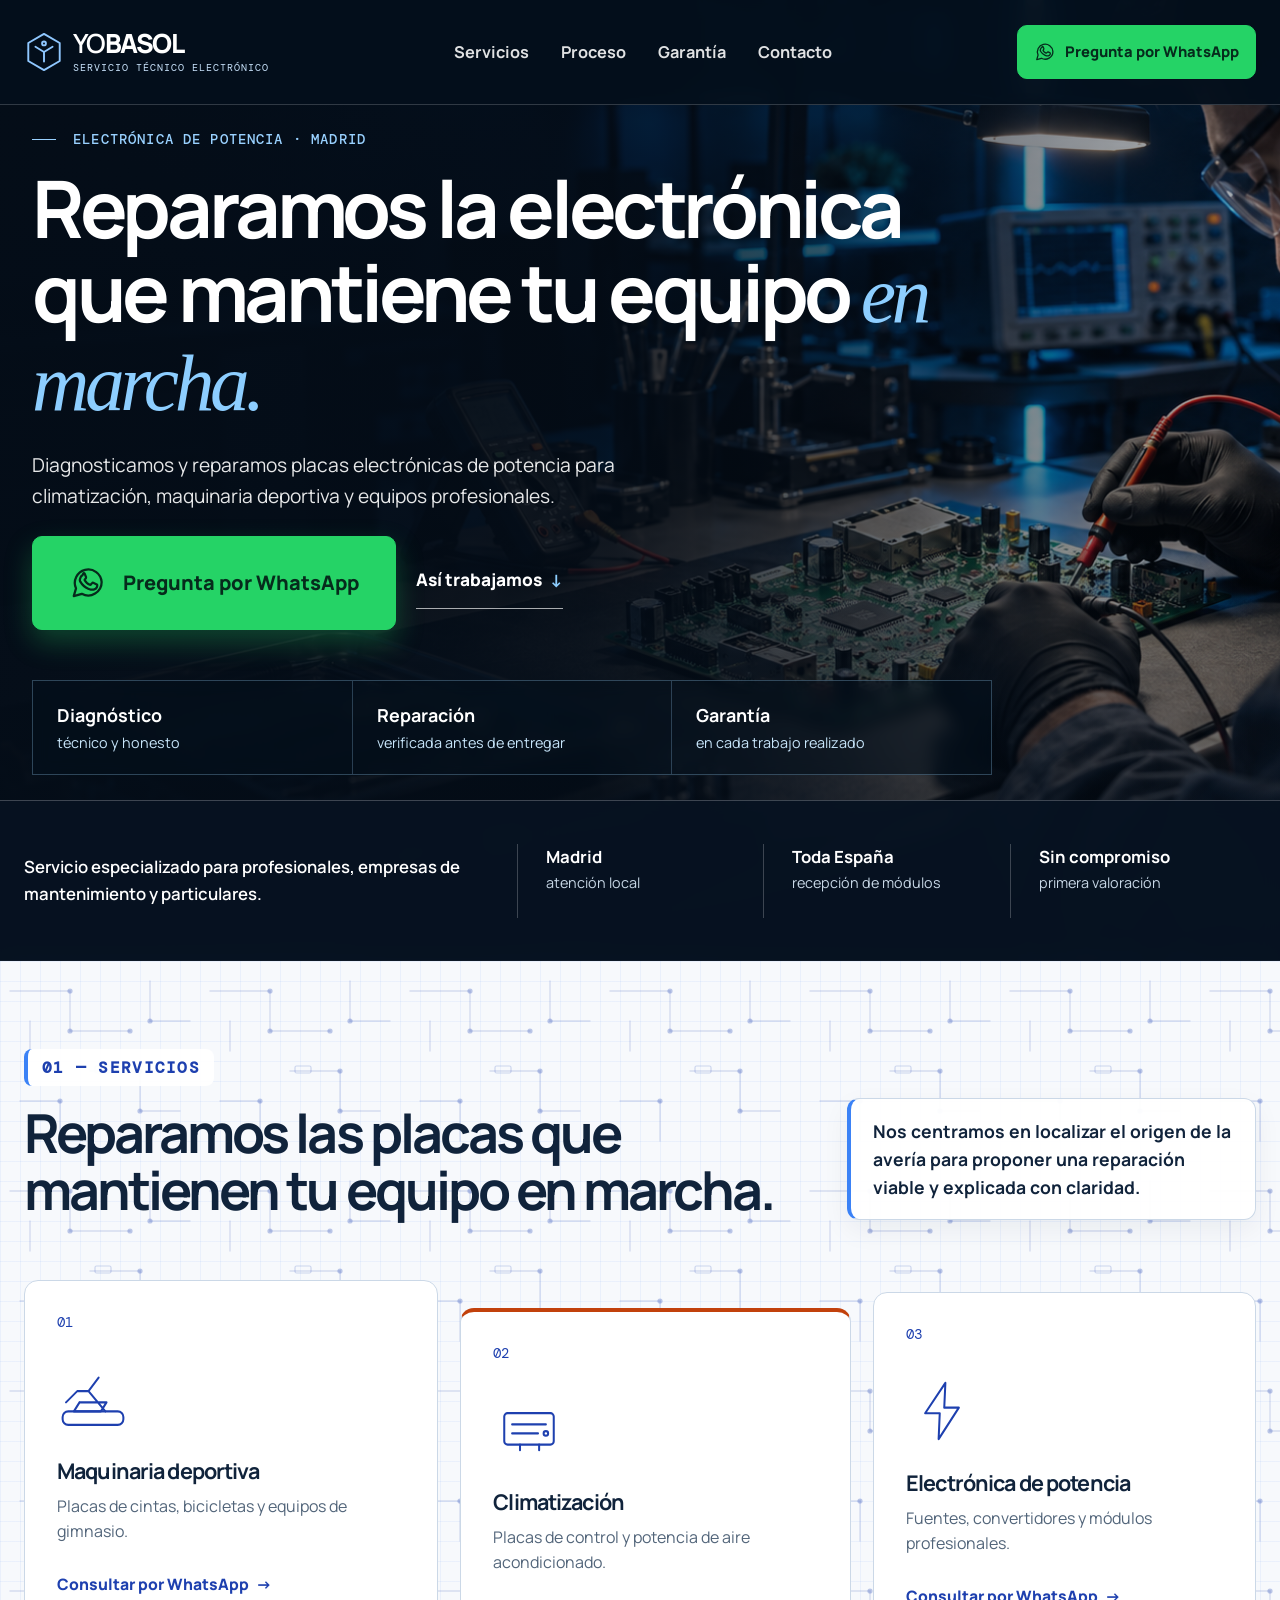
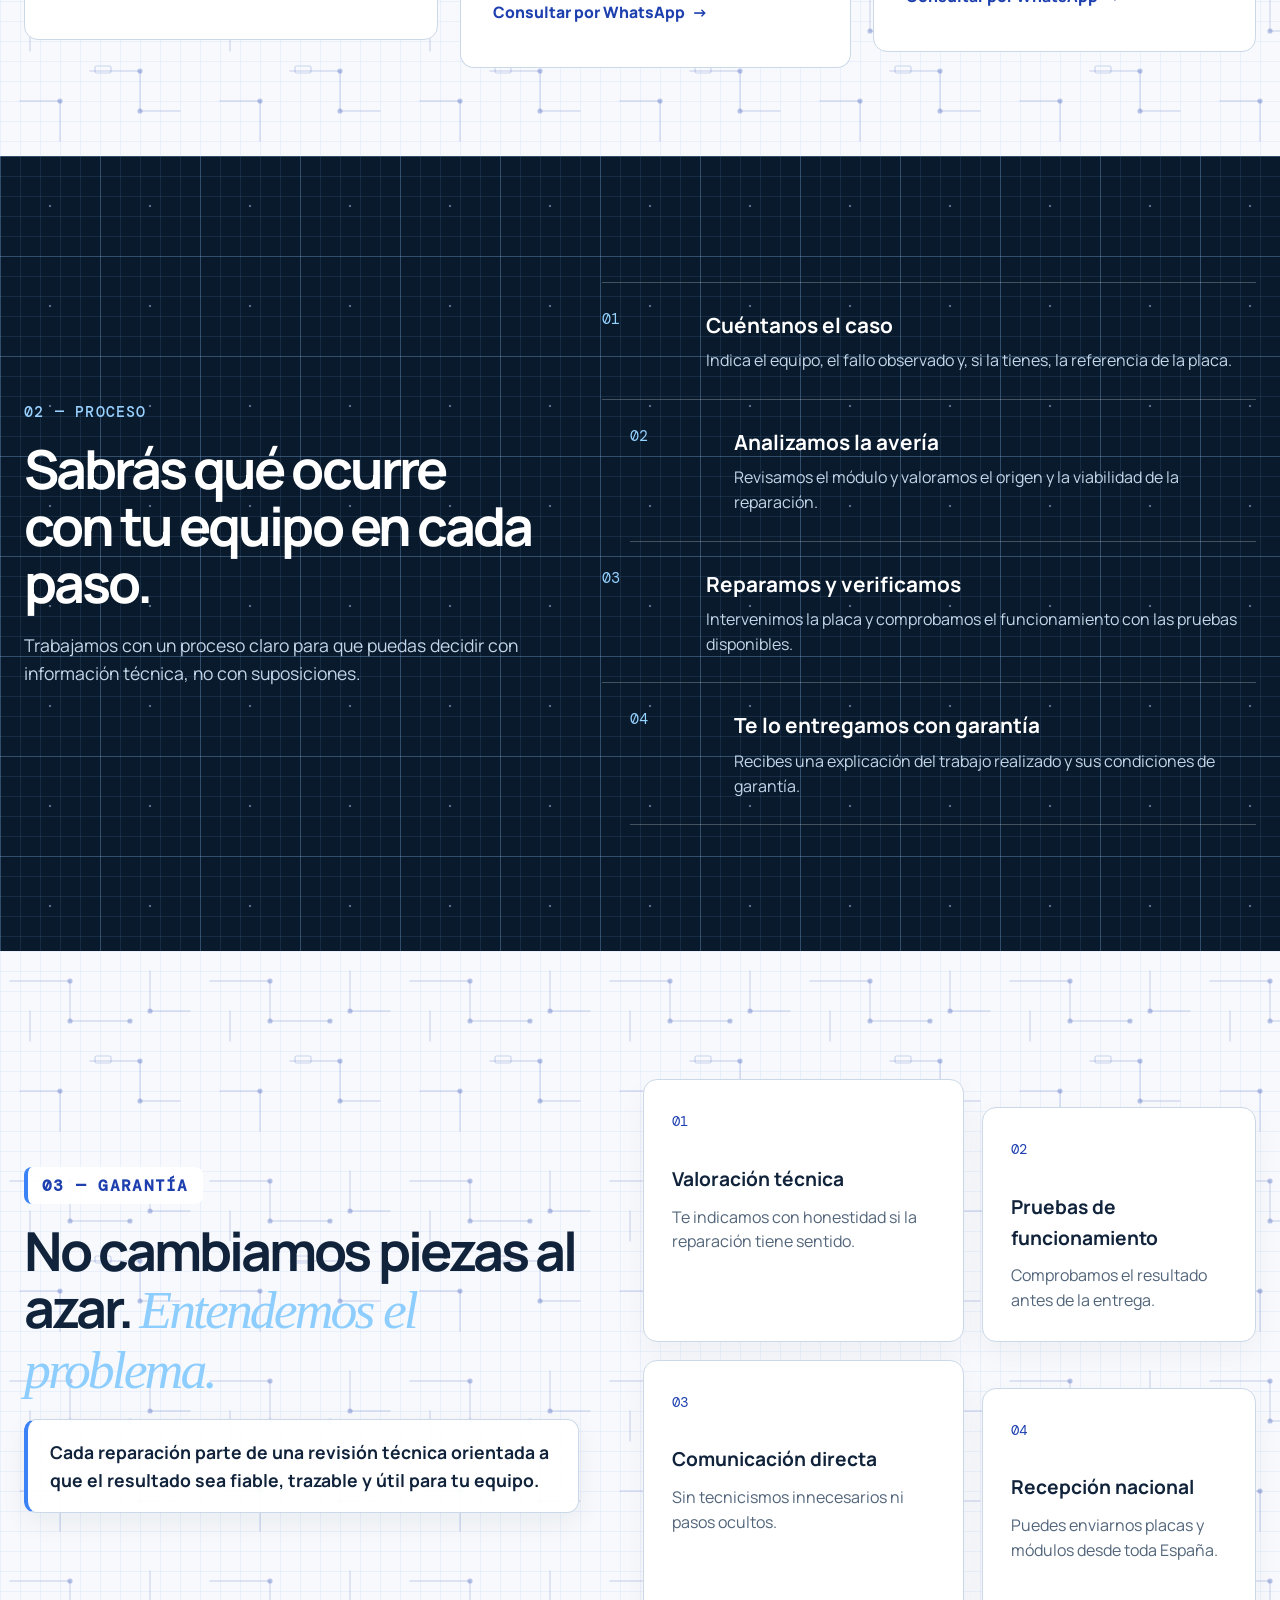
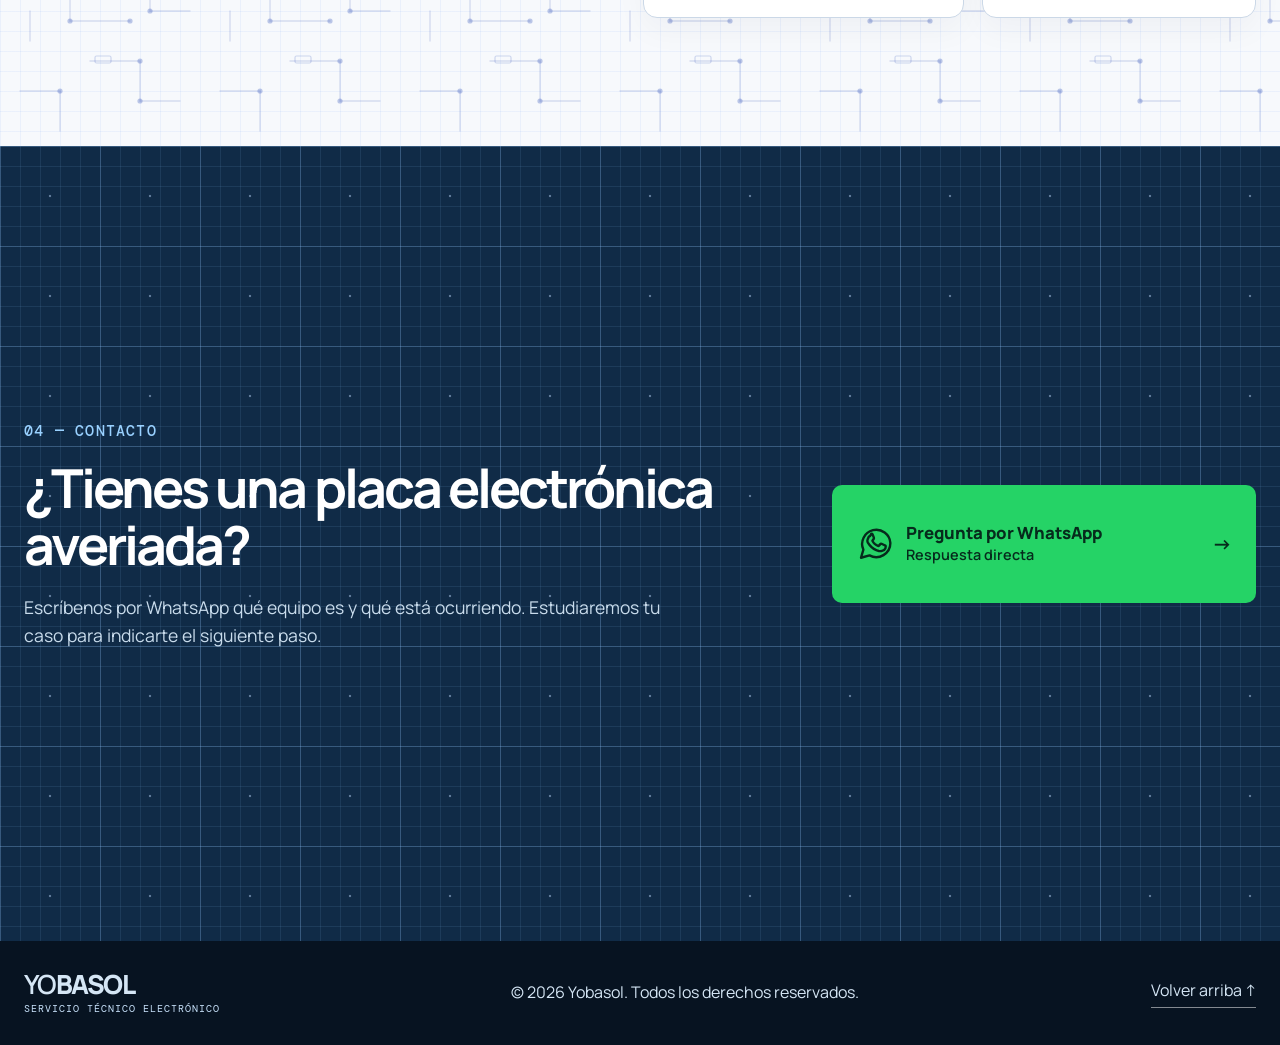
==== commit b8f96714: "Añadir cuadrícula clara a las secciones azules" ====
--- a/frontend/index.html
+++ b/frontend/index.html
@@ -52,11 +52,11 @@
         <article class="service-card reveal"><span class="service-number">03</span><svg class="service-icon" viewBox="0 0 64 64" aria-hidden="true"><path d="M35 7 17 34h13l-1 23 18-28H34l1-22Z"/></svg><h3>Electrónica de potencia</h3><p>Fuentes, convertidores y módulos profesionales.</p><a href="https://wa.me/34674901278" target="_blank" rel="noopener noreferrer">Consultar por WhatsApp <span aria-hidden="true">→</span></a></article>
       </div></div></section>
 
-      <section class="section process" id="proceso" aria-labelledby="process-title"><div class="container process-layout"><div class="process-intro reveal"><p class="eyebrow eyebrow--light">02 — Proceso</p><h2 id="process-title">Sabrás qué ocurre con tu equipo en cada paso.</h2><p>Trabajamos con un proceso claro para que puedas decidir con información técnica, no con suposiciones.</p></div><ol class="process-list"><li class="reveal"><span>01</span><div><h3>Cuéntanos el caso</h3><p>Indica el equipo, el fallo observado y, si la tienes, la referencia de la placa.</p></div></li><li class="reveal"><span>02</span><div><h3>Analizamos la avería</h3><p>Revisamos el módulo y valoramos el origen y la viabilidad de la reparación.</p></div></li><li class="reveal"><span>03</span><div><h3>Reparamos y verificamos</h3><p>Intervenimos la placa y comprobamos el funcionamiento con las pruebas disponibles.</p></div></li><li class="reveal"><span>04</span><div><h3>Te lo entregamos con garantía</h3><p>Recibes una explicación del trabajo realizado y sus condiciones de garantía.</p></div></li></ol></div></section>
+      <section class="section process grid-bg grid-bg--technical" id="proceso" aria-labelledby="process-title"><div class="container process-layout"><div class="process-intro reveal"><p class="eyebrow eyebrow--light">02 — Proceso</p><h2 id="process-title">Sabrás qué ocurre con tu equipo en cada paso.</h2><p>Trabajamos con un proceso claro para que puedas decidir con información técnica, no con suposiciones.</p></div><ol class="process-list"><li class="reveal"><span>01</span><div><h3>Cuéntanos el caso</h3><p>Indica el equipo, el fallo observado y, si la tienes, la referencia de la placa.</p></div></li><li class="reveal"><span>02</span><div><h3>Analizamos la avería</h3><p>Revisamos el módulo y valoramos el origen y la viabilidad de la reparación.</p></div></li><li class="reveal"><span>03</span><div><h3>Reparamos y verificamos</h3><p>Intervenimos la placa y comprobamos el funcionamiento con las pruebas disponibles.</p></div></li><li class="reveal"><span>04</span><div><h3>Te lo entregamos con garantía</h3><p>Recibes una explicación del trabajo realizado y sus condiciones de garantía.</p></div></li></ol></div></section>
 
       <section class="section guarantee grid-bg" id="garantia" aria-labelledby="guarantee-title"><div class="container guarantee-layout"><div class="reveal"><p class="eyebrow">03 — Garantía</p><h2 id="guarantee-title">No cambiamos piezas al azar. <em>Entendemos el problema.</em></h2><p class="section-copy">Cada reparación parte de una revisión técnica orientada a que el resultado sea fiable, trazable y útil para tu equipo.</p></div><div class="benefit-grid reveal"><article><span>01</span><h3>Valoración técnica</h3><p>Te indicamos con honestidad si la reparación tiene sentido.</p></article><article><span>02</span><h3>Pruebas de funcionamiento</h3><p>Comprobamos el resultado antes de la entrega.</p></article><article><span>03</span><h3>Comunicación directa</h3><p>Sin tecnicismos innecesarios ni pasos ocultos.</p></article><article><span>04</span><h3>Recepción nacional</h3><p>Puedes enviarnos placas y módulos desde toda España.</p></article></div></div></section>
 
-      <section class="contact" id="contacto" aria-labelledby="contact-title"><div class="container contact-layout"><div class="contact-copy reveal" id="contacto-info"><p class="eyebrow eyebrow--light contact-section-label">04 — Contacto</p><h2 id="contact-title">¿Tienes una placa electrónica averiada?</h2><p>Escríbenos por WhatsApp qué equipo es y qué está ocurriendo. Estudiaremos tu caso para indicarte el siguiente paso.</p><a class="contact-whatsapp" href="https://wa.me/34674901278" target="_blank" rel="noopener noreferrer"><svg viewBox="0 0 32 32" aria-hidden="true"><path d="M27.5 15.2a11.3 11.3 0 0 1-16.7 9.9L4 27l1.9-6.5A11.3 11.3 0 1 1 27.5 15.2Z"/><path d="M11.2 9.7c-.4 0-.8.1-1 .6-.3.6-1.1 2.5-1.1 3.1 0 .6.2 1.1.4 1.5.3.5 2.7 4.4 6.7 6 .9.4 1.6.6 2.1.7.9.1 1.8.1 2.5-.1.8-.2 2.4-1 2.7-2 .3-1 .3-1.8.2-2s-.4-.3-.8-.5l-2.5-1.2c-.4-.2-.7-.1-1 .3l-1 1.2c-.2.3-.5.3-.8.2a8.7 8.7 0 0 1-2.6-1.6 9.7 9.7 0 0 1-1.8-2.3c-.2-.3 0-.5.2-.7l.5-.6c.2-.2.3-.4.4-.7.1-.2 0-.5 0-.7l-1.1-2.7c-.2-.5-.5-.5-.9-.5Z"/></svg><span>Pregunta por WhatsApp<br /><small>Respuesta directa</small></span><b aria-hidden="true">→</b></a></div><form class="contact-form" novalidate hidden><a class="form-whatsapp-shortcut" href="#contacto-info" aria-label="Ver contacto por WhatsApp"><svg viewBox="0 0 32 32" aria-hidden="true"><path d="M27.5 15.2a11.3 11.3 0 0 1-16.7 9.9L4 27l1.9-6.5A11.3 11.3 0 1 1 27.5 15.2Z"/><path d="M11.2 9.7c-.4 0-.8.1-1 .6-.3.6-1.1 2.5-1.1 3.1 0 .6.2 1.1.4 1.5.3.5 2.7 4.4 6.7 6 .9.4 1.6.6 2.1.7.9.1 1.8.1 2.5-.1.8-.2 2.4-1 2.7-2 .3-1 .3-1.8.2-2s-.4-.3-.8-.5l-2.5-1.2c-.4-.2-.7-.1-1 .3l-1 1.2c-.2.3-.5.3.8.2a8.7 8.7 0 0 1-2.6-1.6 9.7 9.7 0 0 1-1.8-2.3c-.2-.3 0-.5.2-.7l.5-.6c.2-.2.3-.4.4-.7.1-.2 0-.5 0-.7l-1.1-2.7c-.2-.5-.5-.5-.9-.5Z"/></svg></a><p class="eyebrow eyebrow--light contact-section-label--mobile">04 — Contacto</p><div class="form-heading"><p>Solicitud de diagnóstico</p><h3>Hablemos de tu equipo.</h3></div><div class="form-row"><label for="name">Nombre<input id="name" name="name" type="text" autocomplete="name" required /></label><label for="email">Email<input id="email" name="email" type="email" autocomplete="email" required /></label></div><div class="form-row"><label for="phone">Teléfono<input id="phone" name="phone" type="tel" autocomplete="tel" /></label><label for="service">Tipo de equipo<select id="service" name="service" required><option value="">Selecciona una opción</option><option>Maquinaria deportiva</option><option>Climatización</option><option>Electrónica de potencia</option><option>Otro equipo</option></select></label></div><label for="message">¿Qué ocurre?<textarea id="message" name="message" rows="4" required placeholder="Equipo, fallo observado y referencia de la placa si la conoces."></textarea></label><button class="button" type="submit">Solicitar diagnóstico <span aria-hidden="true">→</span></button><p class="form-note">Este formulario aún no envía datos: valida la solicitud para su futura conexión con la API.</p><p class="form-status" role="status" aria-live="polite"></p></form></div></section>
+      <section class="contact grid-bg grid-bg--technical" id="contacto" aria-labelledby="contact-title"><div class="container contact-layout"><div class="contact-copy reveal" id="contacto-info"><p class="eyebrow eyebrow--light contact-section-label">04 — Contacto</p><h2 id="contact-title">¿Tienes una placa electrónica averiada?</h2><p>Escríbenos por WhatsApp qué equipo es y qué está ocurriendo. Estudiaremos tu caso para indicarte el siguiente paso.</p><a class="contact-whatsapp" href="https://wa.me/34674901278" target="_blank" rel="noopener noreferrer"><svg viewBox="0 0 32 32" aria-hidden="true"><path d="M27.5 15.2a11.3 11.3 0 0 1-16.7 9.9L4 27l1.9-6.5A11.3 11.3 0 1 1 27.5 15.2Z"/><path d="M11.2 9.7c-.4 0-.8.1-1 .6-.3.6-1.1 2.5-1.1 3.1 0 .6.2 1.1.4 1.5.3.5 2.7 4.4 6.7 6 .9.4 1.6.6 2.1.7.9.1 1.8.1 2.5-.1.8-.2 2.4-1 2.7-2 .3-1 .3-1.8.2-2s-.4-.3-.8-.5l-2.5-1.2c-.4-.2-.7-.1-1 .3l-1 1.2c-.2.3-.5.3-.8.2a8.7 8.7 0 0 1-2.6-1.6 9.7 9.7 0 0 1-1.8-2.3c-.2-.3 0-.5.2-.7l.5-.6c.2-.2.3-.4.4-.7.1-.2 0-.5 0-.7l-1.1-2.7c-.2-.5-.5-.5-.9-.5Z"/></svg><span>Pregunta por WhatsApp<br /><small>Respuesta directa</small></span><b aria-hidden="true">→</b></a></div><form class="contact-form" novalidate hidden><a class="form-whatsapp-shortcut" href="#contacto-info" aria-label="Ver contacto por WhatsApp"><svg viewBox="0 0 32 32" aria-hidden="true"><path d="M27.5 15.2a11.3 11.3 0 0 1-16.7 9.9L4 27l1.9-6.5A11.3 11.3 0 1 1 27.5 15.2Z"/><path d="M11.2 9.7c-.4 0-.8.1-1 .6-.3.6-1.1 2.5-1.1 3.1 0 .6.2 1.1.4 1.5.3.5 2.7 4.4 6.7 6 .9.4 1.6.6 2.1.7.9.1 1.8.1 2.5-.1.8-.2 2.4-1 2.7-2 .3-1 .3-1.8.2-2s-.4-.3-.8-.5l-2.5-1.2c-.4-.2-.7-.1-1 .3l-1 1.2c-.2.3-.5.3.8.2a8.7 8.7 0 0 1-2.6-1.6 9.7 9.7 0 0 1-1.8-2.3c-.2-.3 0-.5.2-.7l.5-.6c.2-.2.3-.4.4-.7.1-.2 0-.5 0-.7l-1.1-2.7c-.2-.5-.5-.5-.9-.5Z"/></svg></a><p class="eyebrow eyebrow--light contact-section-label--mobile">04 — Contacto</p><div class="form-heading"><p>Solicitud de diagnóstico</p><h3>Hablemos de tu equipo.</h3></div><div class="form-row"><label for="name">Nombre<input id="name" name="name" type="text" autocomplete="name" required /></label><label for="email">Email<input id="email" name="email" type="email" autocomplete="email" required /></label></div><div class="form-row"><label for="phone">Teléfono<input id="phone" name="phone" type="tel" autocomplete="tel" /></label><label for="service">Tipo de equipo<select id="service" name="service" required><option value="">Selecciona una opción</option><option>Maquinaria deportiva</option><option>Climatización</option><option>Electrónica de potencia</option><option>Otro equipo</option></select></label></div><label for="message">¿Qué ocurre?<textarea id="message" name="message" rows="4" required placeholder="Equipo, fallo observado y referencia de la placa si la conoces."></textarea></label><button class="button" type="submit">Solicitar diagnóstico <span aria-hidden="true">→</span></button><p class="form-note">Este formulario aún no envía datos: valida la solicitud para su futura conexión con la API.</p><p class="form-status" role="status" aria-live="polite"></p></form></div></section>
     </main>
 
     <footer class="site-footer"><div class="container footer-content"><a class="brand" href="#hero"><span>YO<strong>BASOL</strong><small>Servicio técnico electrónico</small></span></a><p>© <span id="year"></span> Yobasol. Todos los derechos reservados.</p><a href="#hero">Volver arriba ↑</a></div></footer>
--- a/frontend/css/mobile-fixes.css
+++ b/frontend/css/mobile-fixes.css
@@ -33,6 +33,21 @@
       linear-gradient(rgba(59, 130, 246, .07) 1px, transparent 1px),
       linear-gradient(90deg, rgba(59, 130, 246, .07) 1px, transparent 1px);
     background-size: 200px 200px, 20px 20px, 20px 20px;
+  }
+
+  .grid-bg--technical {
+    background-color: var(--navy);
+    background-image:
+      linear-gradient(rgba(147, 197, 253, .10) 1px, transparent 1px),
+      linear-gradient(90deg, rgba(147, 197, 253, .10) 1px, transparent 1px),
+      linear-gradient(rgba(147, 197, 253, .22) 1px, transparent 1px),
+      linear-gradient(90deg, rgba(147, 197, 253, .22) 1px, transparent 1px),
+      radial-gradient(circle, rgba(191, 219, 254, .45) 1.2px, transparent 1.6px);
+    background-size: 20px 20px, 20px 20px, 100px 100px, 100px 100px, 100px 100px;
+  }
+
+  .contact.grid-bg--technical {
+    background-color: #102b47;
   }
 
   /* Cada destino del menú ocupa el espacio visible bajo el encabezado. */
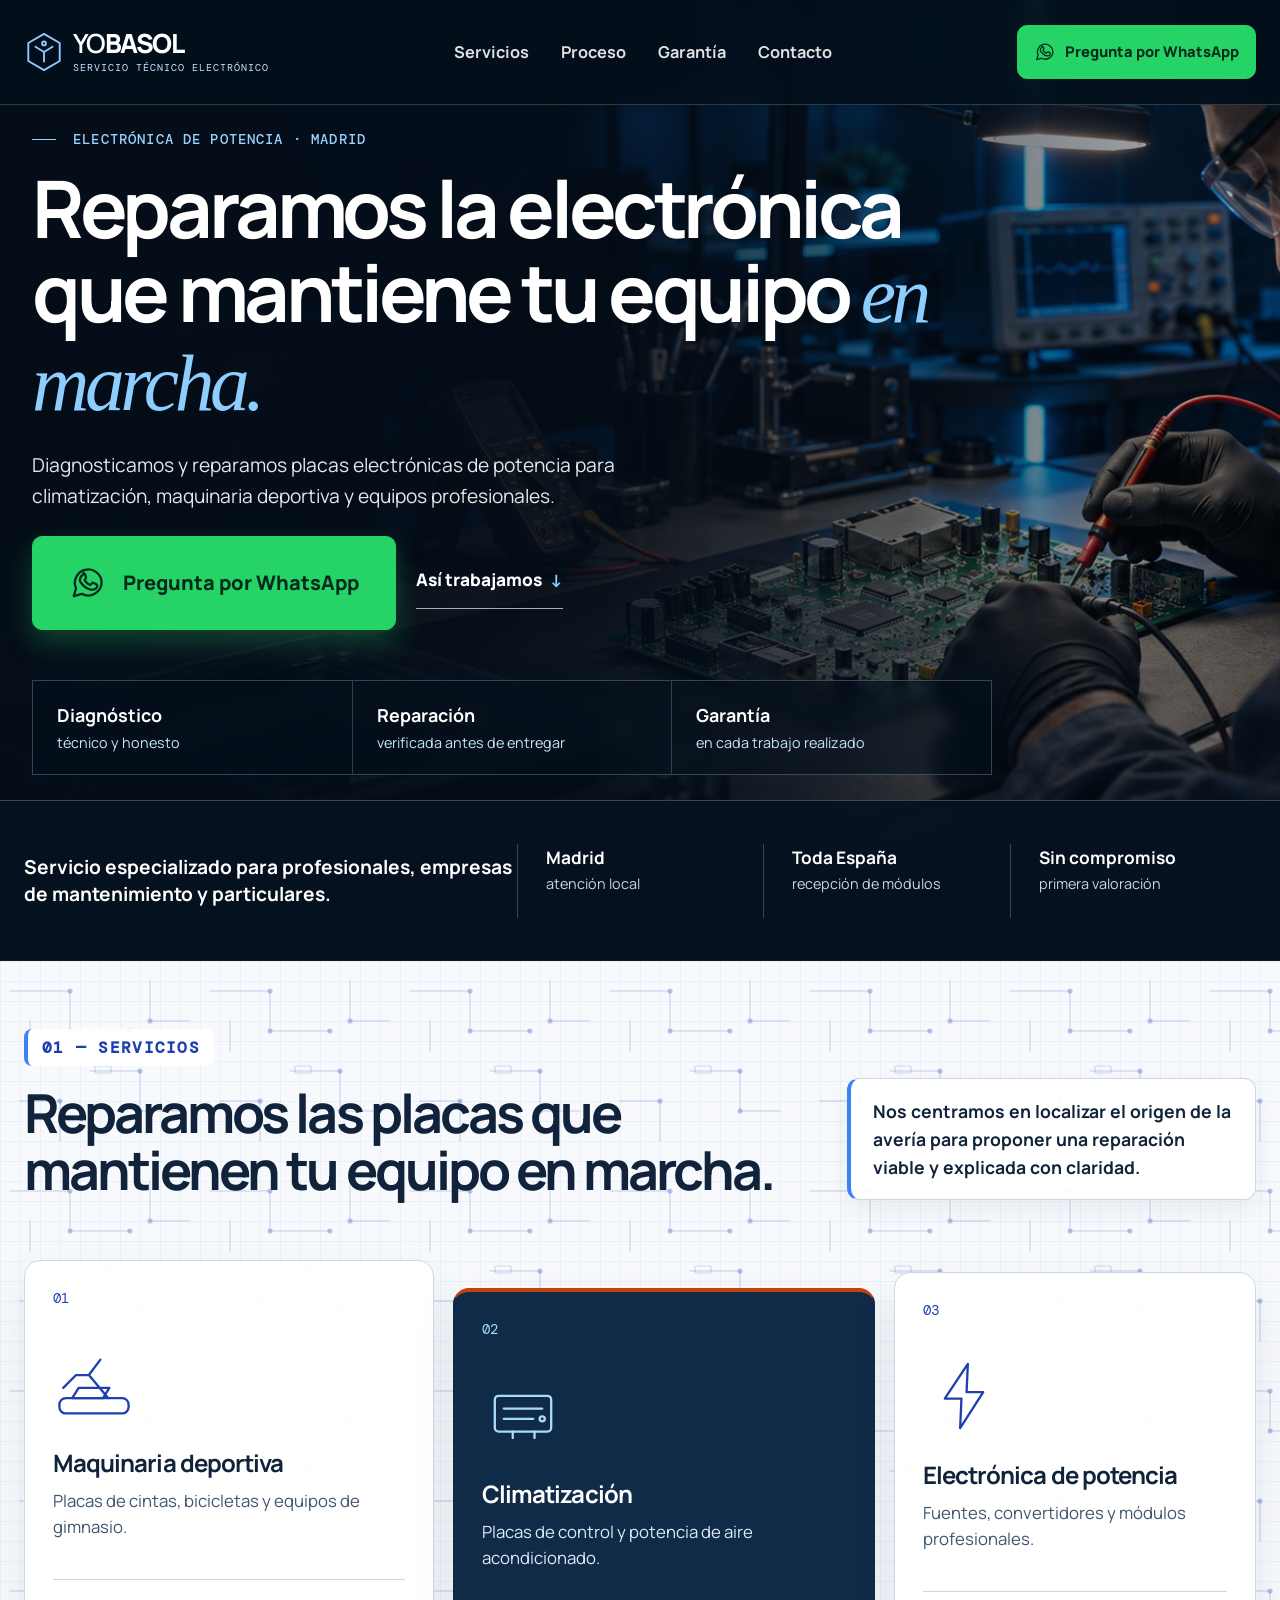
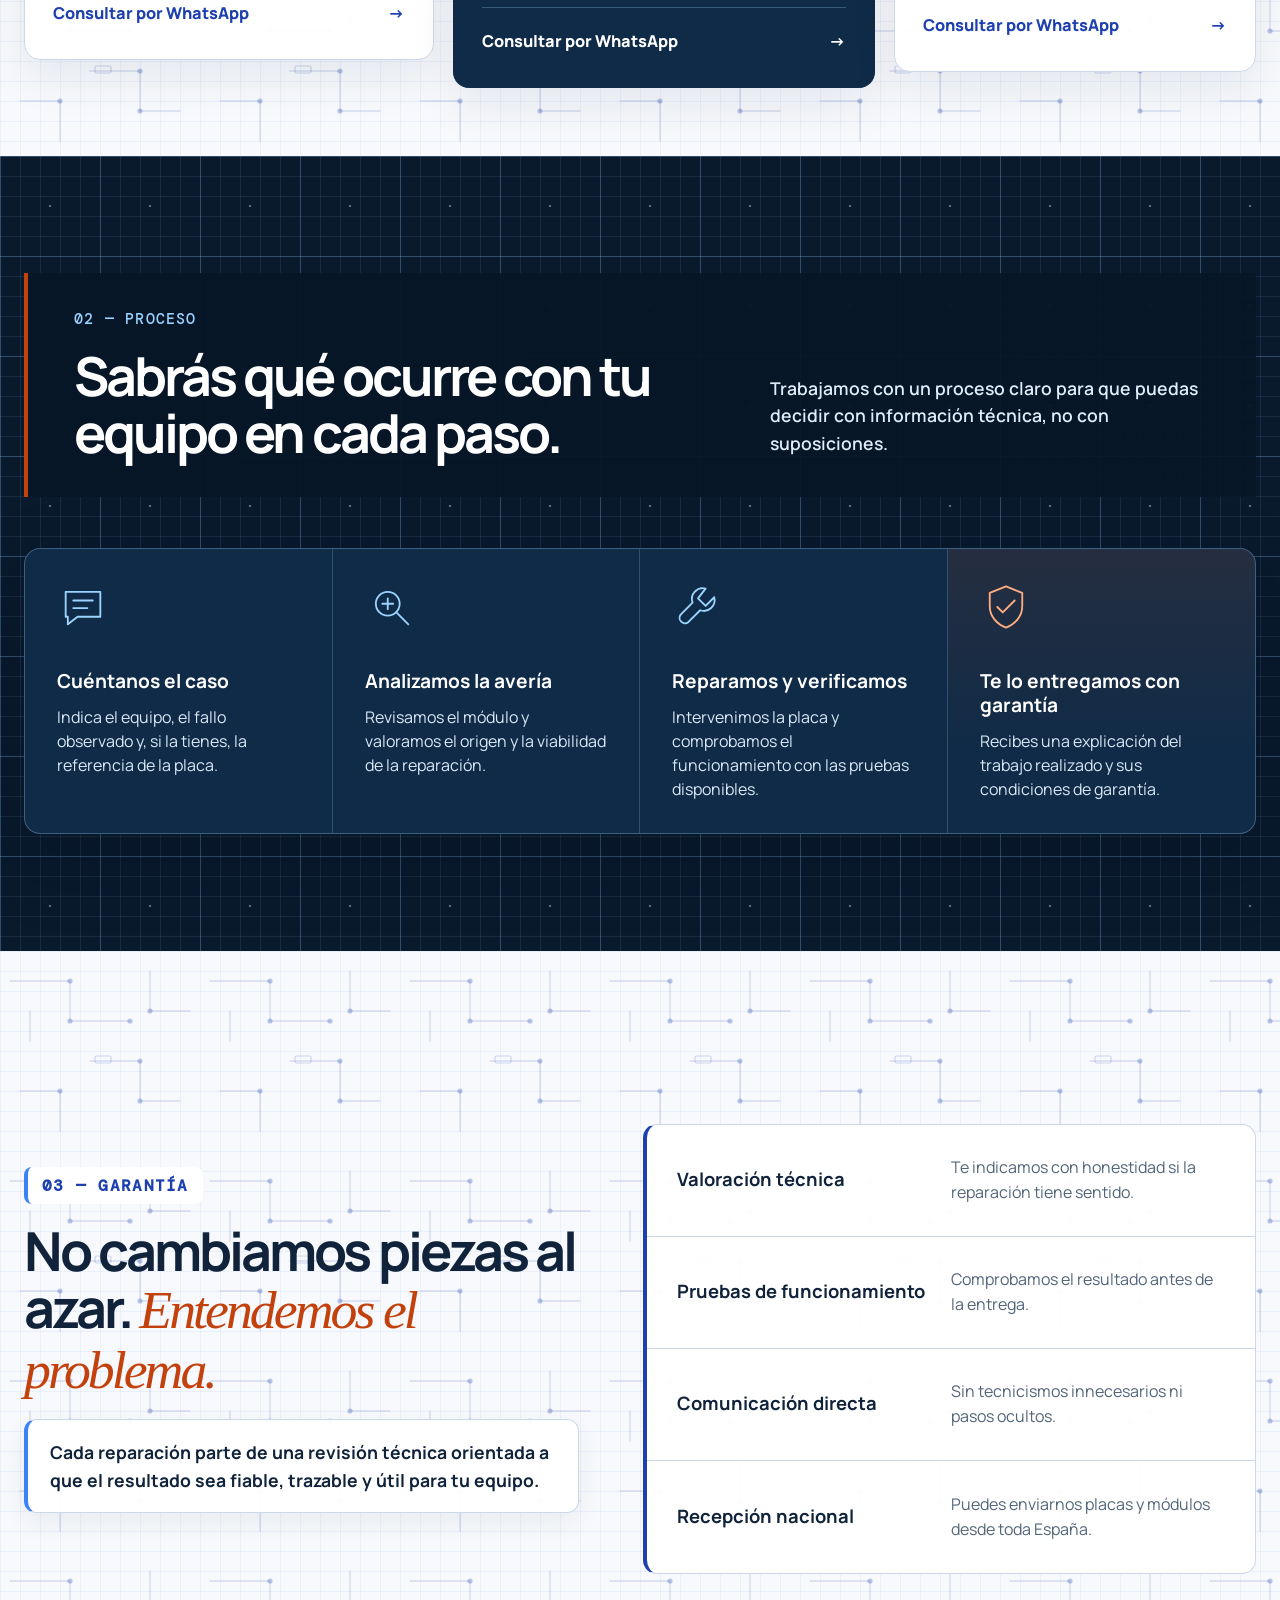
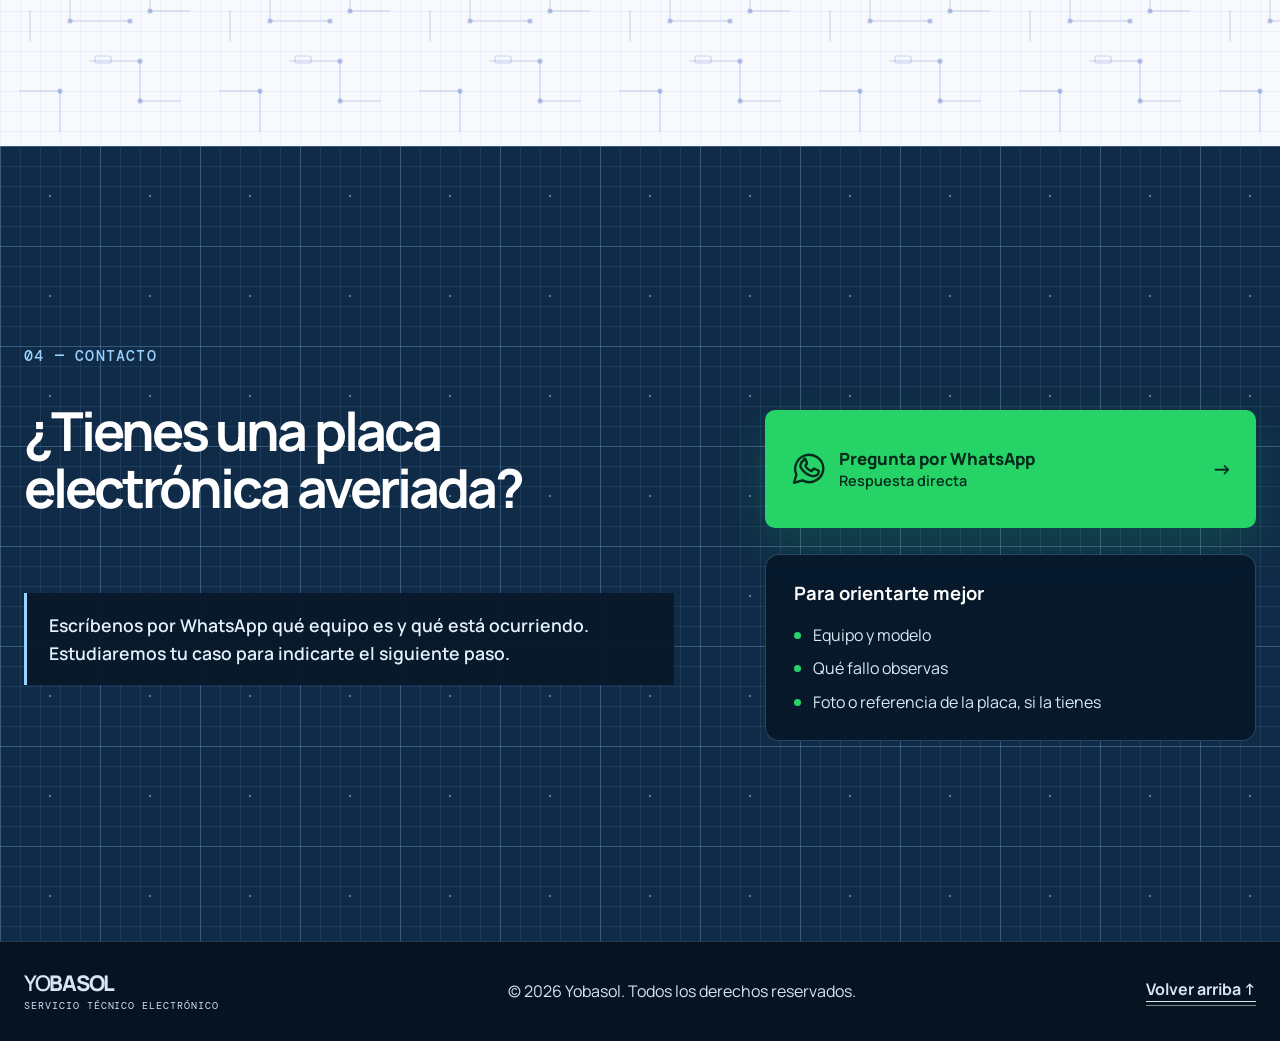
==== commit a2b2b0ea: "Reorganizar la web de escritorio con mejor jerarquía visual" ====
--- a/frontend/index.html
+++ b/frontend/index.html
@@ -52,11 +52,53 @@
         <article class="service-card reveal"><span class="service-number">03</span><svg class="service-icon" viewBox="0 0 64 64" aria-hidden="true"><path d="M35 7 17 34h13l-1 23 18-28H34l1-22Z"/></svg><h3>Electrónica de potencia</h3><p>Fuentes, convertidores y módulos profesionales.</p><a href="https://wa.me/34674901278" target="_blank" rel="noopener noreferrer">Consultar por WhatsApp <span aria-hidden="true">→</span></a></article>
       </div></div></section>
 
-      <section class="section process grid-bg grid-bg--technical" id="proceso" aria-labelledby="process-title"><div class="container process-layout"><div class="process-intro reveal"><p class="eyebrow eyebrow--light">02 — Proceso</p><h2 id="process-title">Sabrás qué ocurre con tu equipo en cada paso.</h2><p>Trabajamos con un proceso claro para que puedas decidir con información técnica, no con suposiciones.</p></div><ol class="process-list"><li class="reveal"><span>01</span><div><h3>Cuéntanos el caso</h3><p>Indica el equipo, el fallo observado y, si la tienes, la referencia de la placa.</p></div></li><li class="reveal"><span>02</span><div><h3>Analizamos la avería</h3><p>Revisamos el módulo y valoramos el origen y la viabilidad de la reparación.</p></div></li><li class="reveal"><span>03</span><div><h3>Reparamos y verificamos</h3><p>Intervenimos la placa y comprobamos el funcionamiento con las pruebas disponibles.</p></div></li><li class="reveal"><span>04</span><div><h3>Te lo entregamos con garantía</h3><p>Recibes una explicación del trabajo realizado y sus condiciones de garantía.</p></div></li></ol></div></section>
+      <section class="section process grid-bg grid-bg--technical" id="proceso" aria-labelledby="process-title">
+        <div class="container process-layout">
+          <div class="process-intro reveal">
+            <p class="eyebrow eyebrow--light">02 — Proceso</p>
+            <h2 id="process-title">Sabrás qué ocurre con tu equipo en cada paso.</h2>
+            <p>Trabajamos con un proceso claro para que puedas decidir con información técnica, no con suposiciones.</p>
+          </div>
+          <ol class="process-list" aria-label="Cómo trabajamos">
+            <li class="reveal">
+              <span>01</span>
+              <div>
+                <svg class="process-icon" viewBox="0 0 48 48" aria-hidden="true"><path d="M8 10h32v23H19l-9 7v-7H8z"/><path d="M15 18h18M15 25h13"/></svg>
+                <h3>Cuéntanos el caso</h3>
+                <p>Indica el equipo, el fallo observado y, si la tienes, la referencia de la placa.</p>
+              </div>
+            </li>
+            <li class="reveal">
+              <span>02</span>
+              <div>
+                <svg class="process-icon" viewBox="0 0 48 48" aria-hidden="true"><circle cx="21" cy="21" r="11"/><path d="m29 29 11 11M16 21h10M21 16v10"/></svg>
+                <h3>Analizamos la avería</h3>
+                <p>Revisamos el módulo y valoramos el origen y la viabilidad de la reparación.</p>
+              </div>
+            </li>
+            <li class="reveal">
+              <span>03</span>
+              <div>
+                <svg class="process-icon" viewBox="0 0 48 48" aria-hidden="true"><path d="M31 7a10 10 0 0 0-12 13L8 31a5 5 0 0 0 7 7l11-11A10 10 0 0 0 39 15l-8 8-7-7z"/></svg>
+                <h3>Reparamos y verificamos</h3>
+                <p>Intervenimos la placa y comprobamos el funcionamiento con las pruebas disponibles.</p>
+              </div>
+            </li>
+            <li class="reveal">
+              <span>04</span>
+              <div>
+                <svg class="process-icon" viewBox="0 0 48 48" aria-hidden="true"><path d="m24 5 15 6v12c0 10-7 17-15 20C16 40 9 33 9 23V11z"/><path d="m16 24 5 5 11-11"/></svg>
+                <h3>Te lo entregamos con garantía</h3>
+                <p>Recibes una explicación del trabajo realizado y sus condiciones de garantía.</p>
+              </div>
+            </li>
+          </ol>
+        </div>
+      </section>
 
       <section class="section guarantee grid-bg" id="garantia" aria-labelledby="guarantee-title"><div class="container guarantee-layout"><div class="reveal"><p class="eyebrow">03 — Garantía</p><h2 id="guarantee-title">No cambiamos piezas al azar. <em>Entendemos el problema.</em></h2><p class="section-copy">Cada reparación parte de una revisión técnica orientada a que el resultado sea fiable, trazable y útil para tu equipo.</p></div><div class="benefit-grid reveal"><article><span>01</span><h3>Valoración técnica</h3><p>Te indicamos con honestidad si la reparación tiene sentido.</p></article><article><span>02</span><h3>Pruebas de funcionamiento</h3><p>Comprobamos el resultado antes de la entrega.</p></article><article><span>03</span><h3>Comunicación directa</h3><p>Sin tecnicismos innecesarios ni pasos ocultos.</p></article><article><span>04</span><h3>Recepción nacional</h3><p>Puedes enviarnos placas y módulos desde toda España.</p></article></div></div></section>
 
-      <section class="contact grid-bg grid-bg--technical" id="contacto" aria-labelledby="contact-title"><div class="container contact-layout"><div class="contact-copy reveal" id="contacto-info"><p class="eyebrow eyebrow--light contact-section-label">04 — Contacto</p><h2 id="contact-title">¿Tienes una placa electrónica averiada?</h2><p>Escríbenos por WhatsApp qué equipo es y qué está ocurriendo. Estudiaremos tu caso para indicarte el siguiente paso.</p><a class="contact-whatsapp" href="https://wa.me/34674901278" target="_blank" rel="noopener noreferrer"><svg viewBox="0 0 32 32" aria-hidden="true"><path d="M27.5 15.2a11.3 11.3 0 0 1-16.7 9.9L4 27l1.9-6.5A11.3 11.3 0 1 1 27.5 15.2Z"/><path d="M11.2 9.7c-.4 0-.8.1-1 .6-.3.6-1.1 2.5-1.1 3.1 0 .6.2 1.1.4 1.5.3.5 2.7 4.4 6.7 6 .9.4 1.6.6 2.1.7.9.1 1.8.1 2.5-.1.8-.2 2.4-1 2.7-2 .3-1 .3-1.8.2-2s-.4-.3-.8-.5l-2.5-1.2c-.4-.2-.7-.1-1 .3l-1 1.2c-.2.3-.5.3-.8.2a8.7 8.7 0 0 1-2.6-1.6 9.7 9.7 0 0 1-1.8-2.3c-.2-.3 0-.5.2-.7l.5-.6c.2-.2.3-.4.4-.7.1-.2 0-.5 0-.7l-1.1-2.7c-.2-.5-.5-.5-.9-.5Z"/></svg><span>Pregunta por WhatsApp<br /><small>Respuesta directa</small></span><b aria-hidden="true">→</b></a></div><form class="contact-form" novalidate hidden><a class="form-whatsapp-shortcut" href="#contacto-info" aria-label="Ver contacto por WhatsApp"><svg viewBox="0 0 32 32" aria-hidden="true"><path d="M27.5 15.2a11.3 11.3 0 0 1-16.7 9.9L4 27l1.9-6.5A11.3 11.3 0 1 1 27.5 15.2Z"/><path d="M11.2 9.7c-.4 0-.8.1-1 .6-.3.6-1.1 2.5-1.1 3.1 0 .6.2 1.1.4 1.5.3.5 2.7 4.4 6.7 6 .9.4 1.6.6 2.1.7.9.1 1.8.1 2.5-.1.8-.2 2.4-1 2.7-2 .3-1 .3-1.8.2-2s-.4-.3-.8-.5l-2.5-1.2c-.4-.2-.7-.1-1 .3l-1 1.2c-.2.3-.5.3.8.2a8.7 8.7 0 0 1-2.6-1.6 9.7 9.7 0 0 1-1.8-2.3c-.2-.3 0-.5.2-.7l.5-.6c.2-.2.3-.4.4-.7.1-.2 0-.5 0-.7l-1.1-2.7c-.2-.5-.5-.5-.9-.5Z"/></svg></a><p class="eyebrow eyebrow--light contact-section-label--mobile">04 — Contacto</p><div class="form-heading"><p>Solicitud de diagnóstico</p><h3>Hablemos de tu equipo.</h3></div><div class="form-row"><label for="name">Nombre<input id="name" name="name" type="text" autocomplete="name" required /></label><label for="email">Email<input id="email" name="email" type="email" autocomplete="email" required /></label></div><div class="form-row"><label for="phone">Teléfono<input id="phone" name="phone" type="tel" autocomplete="tel" /></label><label for="service">Tipo de equipo<select id="service" name="service" required><option value="">Selecciona una opción</option><option>Maquinaria deportiva</option><option>Climatización</option><option>Electrónica de potencia</option><option>Otro equipo</option></select></label></div><label for="message">¿Qué ocurre?<textarea id="message" name="message" rows="4" required placeholder="Equipo, fallo observado y referencia de la placa si la conoces."></textarea></label><button class="button" type="submit">Solicitar diagnóstico <span aria-hidden="true">→</span></button><p class="form-note">Este formulario aún no envía datos: valida la solicitud para su futura conexión con la API.</p><p class="form-status" role="status" aria-live="polite"></p></form></div></section>
+      <section class="contact grid-bg grid-bg--technical" id="contacto" aria-labelledby="contact-title"><div class="container contact-layout"><div class="contact-copy reveal" id="contacto-info"><p class="eyebrow eyebrow--light contact-section-label">04 — Contacto</p><h2 id="contact-title">¿Tienes una placa electrónica averiada?</h2><p>Escríbenos por WhatsApp qué equipo es y qué está ocurriendo. Estudiaremos tu caso para indicarte el siguiente paso.</p><a class="contact-whatsapp" href="https://wa.me/34674901278" target="_blank" rel="noopener noreferrer"><svg viewBox="0 0 32 32" aria-hidden="true"><path d="M27.5 15.2a11.3 11.3 0 0 1-16.7 9.9L4 27l1.9-6.5A11.3 11.3 0 1 1 27.5 15.2Z"/><path d="M11.2 9.7c-.4 0-.8.1-1 .6-.3.6-1.1 2.5-1.1 3.1 0 .6.2 1.1.4 1.5.3.5 2.7 4.4 6.7 6 .9.4 1.6.6 2.1.7.9.1 1.8.1 2.5-.1.8-.2 2.4-1 2.7-2 .3-1 .3-1.8.2-2s-.4-.3-.8-.5l-2.5-1.2c-.4-.2-.7-.1-1 .3l-1 1.2c-.2.3-.5.3-.8.2a8.7 8.7 0 0 1-2.6-1.6 9.7 9.7 0 0 1-1.8-2.3c-.2-.3 0-.5.2-.7l.5-.6c.2-.2.3-.4.4-.7.1-.2 0-.5 0-.7l-1.1-2.7c-.2-.5-.5-.5-.9-.5Z"/></svg><span>Pregunta por WhatsApp<br /><small>Respuesta directa</small></span><b aria-hidden="true">→</b></a><div class="contact-guidance" aria-label="Información útil para tu consulta"><strong>Para orientarte mejor</strong><ul><li>Equipo y modelo</li><li>Qué fallo observas</li><li>Foto o referencia de la placa, si la tienes</li></ul></div></div><form class="contact-form" novalidate hidden><a class="form-whatsapp-shortcut" href="#contacto-info" aria-label="Ver contacto por WhatsApp"><svg viewBox="0 0 32 32" aria-hidden="true"><path d="M27.5 15.2a11.3 11.3 0 0 1-16.7 9.9L4 27l1.9-6.5A11.3 11.3 0 1 1 27.5 15.2Z"/><path d="M11.2 9.7c-.4 0-.8.1-1 .6-.3.6-1.1 2.5-1.1 3.1 0 .6.2 1.1.4 1.5.3.5 2.7 4.4 6.7 6 .9.4 1.6.6 2.1.7.9.1 1.8.1 2.5-.1.8-.2 2.4-1 2.7-2 .3-1 .3-1.8.2-2s-.4-.3-.8-.5l-2.5-1.2c-.4-.2-.7-.1-1 .3l-1 1.2c-.2.3-.5.3.8.2a8.7 8.7 0 0 1-2.6-1.6 9.7 9.7 0 0 1-1.8-2.3c-.2-.3 0-.5.2-.7l.5-.6c.2-.2.3-.4.4-.7.1-.2 0-.5 0-.7l-1.1-2.7c-.2-.5-.5-.5-.9-.5Z"/></svg></a><p class="eyebrow eyebrow--light contact-section-label--mobile">04 — Contacto</p><div class="form-heading"><p>Solicitud de diagnóstico</p><h3>Hablemos de tu equipo.</h3></div><div class="form-row"><label for="name">Nombre<input id="name" name="name" type="text" autocomplete="name" required /></label><label for="email">Email<input id="email" name="email" type="email" autocomplete="email" required /></label></div><div class="form-row"><label for="phone">Teléfono<input id="phone" name="phone" type="tel" autocomplete="tel" /></label><label for="service">Tipo de equipo<select id="service" name="service" required><option value="">Selecciona una opción</option><option>Maquinaria deportiva</option><option>Climatización</option><option>Electrónica de potencia</option><option>Otro equipo</option></select></label></div><label for="message">¿Qué ocurre?<textarea id="message" name="message" rows="4" required placeholder="Equipo, fallo observado y referencia de la placa si la conoces."></textarea></label><button class="button" type="submit">Solicitar diagnóstico <span aria-hidden="true">→</span></button><p class="form-note">Este formulario aún no envía datos: valida la solicitud para su futura conexión con la API.</p><p class="form-status" role="status" aria-live="polite"></p></form></div></section>
     </main>
 
     <footer class="site-footer"><div class="container footer-content"><a class="brand" href="#hero"><span>YO<strong>BASOL</strong><small>Servicio técnico electrónico</small></span></a><p>© <span id="year"></span> Yobasol. Todos los derechos reservados.</p><a href="#hero">Volver arriba ↑</a></div></footer>
--- a/frontend/css/mobile-fixes.css
+++ b/frontend/css/mobile-fixes.css
@@ -21,6 +21,14 @@
 }
 
 .hero-whatsapp-icon {
+  display: none;
+}
+
+.process-icon {
+  display: none;
+}
+
+.contact-guidance {
   display: none;
 }
 
@@ -81,11 +89,26 @@
   }
 
   .main-nav a {
+    position: relative;
     display: inline-flex;
     align-items: center;
     min-height: 48px;
     padding: 12px;
     font-size: .9rem;
+  }
+
+  .main-nav a[aria-current="location"] {
+    color: #fff;
+  }
+
+  .main-nav a[aria-current="location"]::after {
+    position: absolute;
+    right: 12px;
+    bottom: 5px;
+    left: 12px;
+    height: 2px;
+    background: #8dceff;
+    content: '';
   }
 
   .header-actions .button--small {
@@ -272,9 +295,14 @@
     padding: clamp(48px, 4vw, 80px) 0;
   }
 
-  .proof-grid p,
+  .proof-grid p {
+    font-size: clamp(1.2rem, 1.25vw, 1.45rem);
+    font-weight: 700;
+    line-height: 1.4;
+  }
+
   .proof-grid strong {
-    font-size: clamp(1.05rem, 1vw, 1.2rem);
+    font-size: clamp(1.08rem, 1.05vw, 1.25rem);
   }
 
   .proof-grid span {
@@ -287,6 +315,10 @@
     line-height: 1.06;
   }
 
+  .guarantee h2 em {
+    color: var(--orange);
+  }
+
   .section .eyebrow,
   .contact .eyebrow {
     font-size: .95rem;
@@ -304,15 +336,24 @@
   }
 
   .service-grid {
-    grid-template-columns: 1.06fr 1fr .98fr;
+    grid-template-columns: 1.03fr 1.06fr .91fr;
     align-items: start;
-    gap: 22px;
+    gap: clamp(18px, 1.5vw, 28px);
   }
 
   .service-card {
-    min-height: 360px;
-    padding: 32px;
-    border-radius: 14px;
+    min-height: 400px;
+    padding: clamp(28px, 2.2vw, 42px);
+    border-radius: 16px;
+    background: rgba(255, 255, 255, .97);
+    box-shadow: 0 18px 46px rgba(9, 26, 45, .08);
+  }
+
+  .service-card--accent {
+    border-color: #102b47;
+    border-top-color: var(--orange);
+    background: #102b47;
+    color: #fff;
   }
 
   .service-number,
@@ -321,57 +362,148 @@
   }
 
   .service-icon {
-    width: 72px;
-    height: 72px;
-    margin: 32px 0 22px;
+    width: 82px;
+    height: 82px;
+    margin: 36px 0 24px;
+  }
+
+  .service-card--accent .service-number,
+  .service-card--accent .service-icon {
+    color: #a9dbff;
   }
 
   .service-card h3 {
-    font-size: clamp(1.35rem, 1.25vw, 1.7rem);
-    line-height: 1.25;
+    font-size: clamp(1.5rem, 1.65vw, 2rem);
+    line-height: 1.2;
   }
 
   .service-card p {
-    font-size: clamp(1rem, .9vw, 1.15rem);
+    max-width: 32ch;
+    color: #40566e;
+    font-size: clamp(1.05rem, 1vw, 1.2rem);
     line-height: 1.55;
+  }
+
+  .service-card--accent p {
+    color: #dceaf6;
   }
 
   .service-card a {
     display: inline-flex;
     align-items: center;
-    min-height: 44px;
-    font-size: .98rem;
+    justify-content: space-between;
+    width: 100%;
+    min-height: 52px;
+    padding-top: 16px;
+    border-top: 1px solid var(--line);
+    font-size: 1.02rem;
+  }
+
+  .service-card--accent a {
+    border-top-color: rgba(153, 209, 255, .28);
+    color: #fff;
   }
 
   .process-layout {
-    grid-template-columns: minmax(0, .88fr) minmax(0, 1.12fr);
-    align-items: center;
-    gap: clamp(48px, 5vw, 110px);
+    grid-template-columns: minmax(0, 1fr);
+    gap: clamp(32px, 4vw, 64px);
+  }
+
+  .process-intro {
+    display: grid;
+    grid-template-columns: minmax(0, 1.18fr) minmax(280px, .82fr);
+    column-gap: clamp(42px, 5vw, 110px);
+    align-items: end;
+    padding: clamp(26px, 2.8vw, 44px) clamp(30px, 3.6vw, 58px);
+    border-left: 4px solid var(--orange);
+    background: linear-gradient(90deg, rgba(7, 22, 39, .98), rgba(7, 22, 39, .92));
+  }
+
+  .process-intro .eyebrow,
+  .process-intro h2 {
+    grid-column: 1;
+  }
+
+  .process-intro h2 {
+    max-width: 900px;
+    margin-bottom: 0;
   }
 
   .process-intro p:not(.eyebrow) {
-    max-width: 580px;
-    font-size: clamp(1.1rem, 1vw, 1.25rem);
-    line-height: 1.6;
+    grid-column: 2;
+    grid-row: 1 / 3;
+    max-width: 470px;
+    margin-bottom: 4px;
+    color: #e0edf8;
+    font-size: clamp(1.1rem, 1.1vw, 1.35rem);
+    font-weight: 600;
+    line-height: 1.55;
+  }
+
+  .process-list {
+    display: grid;
+    grid-template-columns: repeat(2, minmax(0, 1fr));
+    align-items: stretch;
+    border: 1px solid rgba(153, 209, 255, .32);
+    border-radius: 16px;
+    background: #102b47;
+    box-shadow: 0 26px 70px rgba(2, 12, 23, .25);
+    overflow: hidden;
   }
 
   .process-list li {
-    grid-template-columns: 80px minmax(0, 1fr);
-    gap: 24px;
-    padding: 26px 0;
+    display: block;
+    min-height: 250px;
+    padding: clamp(26px, 2.5vw, 40px);
+    border: 0;
+    border-right: 1px solid rgba(153, 209, 255, .22);
+    border-bottom: 1px solid rgba(153, 209, 255, .22);
+  }
+
+  .process-list li:nth-child(even) {
+    border-right: 0;
+  }
+
+  .process-list li:nth-last-child(-n+2) {
+    border-bottom: 0;
+  }
+
+  .process-list li:last-child {
+    background: linear-gradient(180deg, rgba(194, 65, 12, .12), transparent 70%);
   }
 
   .process-list li > span {
-    font-size: .95rem;
+    display: none;
+  }
+
+  .process-icon {
+    display: block;
+    width: 52px;
+    height: 52px;
+    margin-bottom: clamp(26px, 2.8vw, 46px);
+    fill: none;
+    stroke: #9bd4ff;
+    stroke-width: 1.7;
+    stroke-linecap: round;
+    stroke-linejoin: round;
+  }
+
+  .process-list li:last-child .process-icon {
+    stroke: #ffad80;
   }
 
   .process-list h3 {
-    font-size: 1.3rem;
+    margin: 0 0 12px;
+    color: #fff;
+    font-size: clamp(1.2rem, 1.25vw, 1.5rem);
+    line-height: 1.25;
   }
 
   .process-list p {
-    font-size: clamp(1rem, .9vw, 1.15rem);
-    line-height: 1.55;
+    max-width: 36ch;
+    color: #d9e9f6;
+    font-size: clamp(1rem, .92vw, 1.12rem);
+    line-height: 1.5;
   }
 
   .guarantee-layout {
@@ -411,32 +543,46 @@
   }
 
   .benefit-grid {
-    grid-template-columns: 1.08fr .92fr;
-    gap: 18px;
+    grid-template-columns: minmax(0, 1fr);
+    gap: 0;
+    border: 1px solid var(--line);
+    border-left: 4px solid var(--blue);
+    border-radius: 14px;
+    background: rgba(255, 255, 255, .97);
+    overflow: hidden;
+  }
+
+  .benefit-grid article {
+    display: grid;
+    grid-template-columns: minmax(0, .95fr) minmax(0, 1.05fr);
+    align-items: center;
+    gap: clamp(20px, 2vw, 38px);
+    min-height: 112px;
+    padding: 22px 30px;
     border: 0;
+    border-bottom: 1px solid var(--line);
     background: transparent;
   }
 
-  .benefit-grid article {
-    min-height: 230px;
-    padding: 28px;
-    border: 1px solid var(--line);
-    border-radius: 14px;
-    background: var(--surface);
-    box-shadow: 0 12px 32px rgba(9, 26, 45, .04);
-  }
-
   .benefit-grid article:nth-child(even) {
-    border-right: 1px solid var(--line);
+    border-right: 0;
   }
 
   .benefit-grid article:nth-last-child(-n+2) {
     border-bottom: 1px solid var(--line);
   }
 
+  .benefit-grid article:last-child {
+    border-bottom: 0;
+  }
+
+  .benefit-grid span {
+    display: none;
+  }
+
   .benefit-grid h3 {
-    margin: 30px 0 10px;
-    font-size: clamp(1.2rem, 1vw, 1.45rem);
+    margin: 0;
+    font-size: clamp(1.15rem, 1.15vw, 1.4rem);
   }
 
   .benefit-grid p {
@@ -450,9 +596,10 @@
 
   .contact-copy {
     display: grid;
-    grid-template-columns: minmax(0, 1fr) minmax(300px, .58fr);
+    grid-template-columns: minmax(0, 1.15fr) minmax(340px, .85fr);
     align-items: center;
-    column-gap: clamp(40px, 6vw, 120px);
+    column-gap: clamp(50px, 6vw, 120px);
+    row-gap: 18px;
   }
 
   .contact-copy > .eyebrow {
@@ -470,13 +617,18 @@
     grid-column: 1;
     grid-row: 3;
     max-width: 650px;
+    padding: 18px 22px;
+    border-left: 3px solid #99d1ff;
+    background: rgba(7, 24, 42, .94);
+    color: #e4f0fb;
     font-size: clamp(1.1rem, 1vw, 1.3rem);
+    font-weight: 600;
     line-height: 1.6;
   }
 
   .contact-whatsapp {
     grid-column: 2;
-    grid-row: 1 / 4;
+    grid-row: 2;
     width: 100%;
     max-width: none;
     min-height: 118px;
@@ -484,6 +636,7 @@
     margin-top: 0;
     padding: 25px 24px;
     font-size: clamp(1.05rem, 1vw, 1.2rem);
+    box-shadow: 0 18px 44px rgba(37, 211, 102, .16);
   }
 
   .contact-whatsapp svg {
@@ -495,12 +648,110 @@
     font-size: .9rem;
   }
 
+  .contact-guidance {
+    display: block;
+    grid-column: 2;
+    grid-row: 3;
+    align-self: start;
+    padding: 24px 28px;
+    border: 1px solid rgba(153, 209, 255, .24);
+    border-radius: 14px;
+    background: rgba(7, 24, 42, .94);
+  }
+
+  .contact-guidance strong {
+    display: block;
+    margin-bottom: 14px;
+    font-size: 1.15rem;
+  }
+
+  .contact-guidance ul {
+    display: grid;
+    gap: 8px;
+    margin: 0;
+    padding: 0;
+    list-style: none;
+  }
+
+  .contact-guidance li {
+    display: flex;
+    gap: 12px;
+    color: #d9e9f6;
+    font-size: 1rem;
+  }
+
+  .contact-guidance li::before {
+    width: 7px;
+    height: 7px;
+    flex: 0 0 auto;
+    margin-top: 9px;
+    border-radius: 50%;
+    background: #25d366;
+    content: '';
+  }
+
   .site-footer {
     padding: 30px 0;
+    border-top: 1px solid rgba(153, 209, 255, .2);
   }
 
   .footer-content {
     font-size: 1rem;
+  }
+
+  .footer-content .brand {
+    font-size: 1.35rem;
+  }
+
+  .footer-content .brand small {
+    font-size: .6rem;
+  }
+
+  .footer-content > a:last-child {
+    font-weight: 700;
+    text-decoration: underline;
+    text-underline-offset: 6px;
+  }
+}
+
+@media (min-width: 961px) and (max-width: 1199px) {
+  .service-card {
+    min-height: 370px;
+    padding: 24px;
+  }
+
+  .service-icon {
+    width: 64px;
+    height: 64px;
+    margin: 28px 0 20px;
+  }
+
+  .process-list li {
+    min-height: 190px;
+    padding: 22px 24px;
+  }
+
+  .process-icon {
+    width: 38px;
+    height: 38px;
+    margin-bottom: 16px;
+  }
+
+  .process-list h3 {
+    margin-bottom: 8px;
+    font-size: 1.15rem;
+  }
+
+  .process-list p {
+    font-size: .95rem;
+    line-height: 1.4;
+  }
+
+  .benefit-grid article {
+    grid-template-columns: minmax(0, 1fr);
+    gap: 6px;
+    min-height: 0;
+    padding: 16px 20px;
   }
 }
 
@@ -529,13 +780,22 @@
     margin-top: 12px;
   }
 
+  .process-list {
+    grid-template-columns: repeat(4, minmax(0, 1fr));
+  }
+
+  .process-list li {
+    border-bottom: 0;
+  }
+
   .process-list li:nth-child(even) {
-    margin-left: 28px;
-  }
-
-  .benefit-grid article:nth-child(even) {
-    margin-top: 28px;
-  }
+    border-right: 1px solid rgba(153, 209, 255, .22);
+  }
+
+  .process-list li:last-child {
+    border-right: 0;
+  }
+
 }
 
 @media (max-width: 960px) {
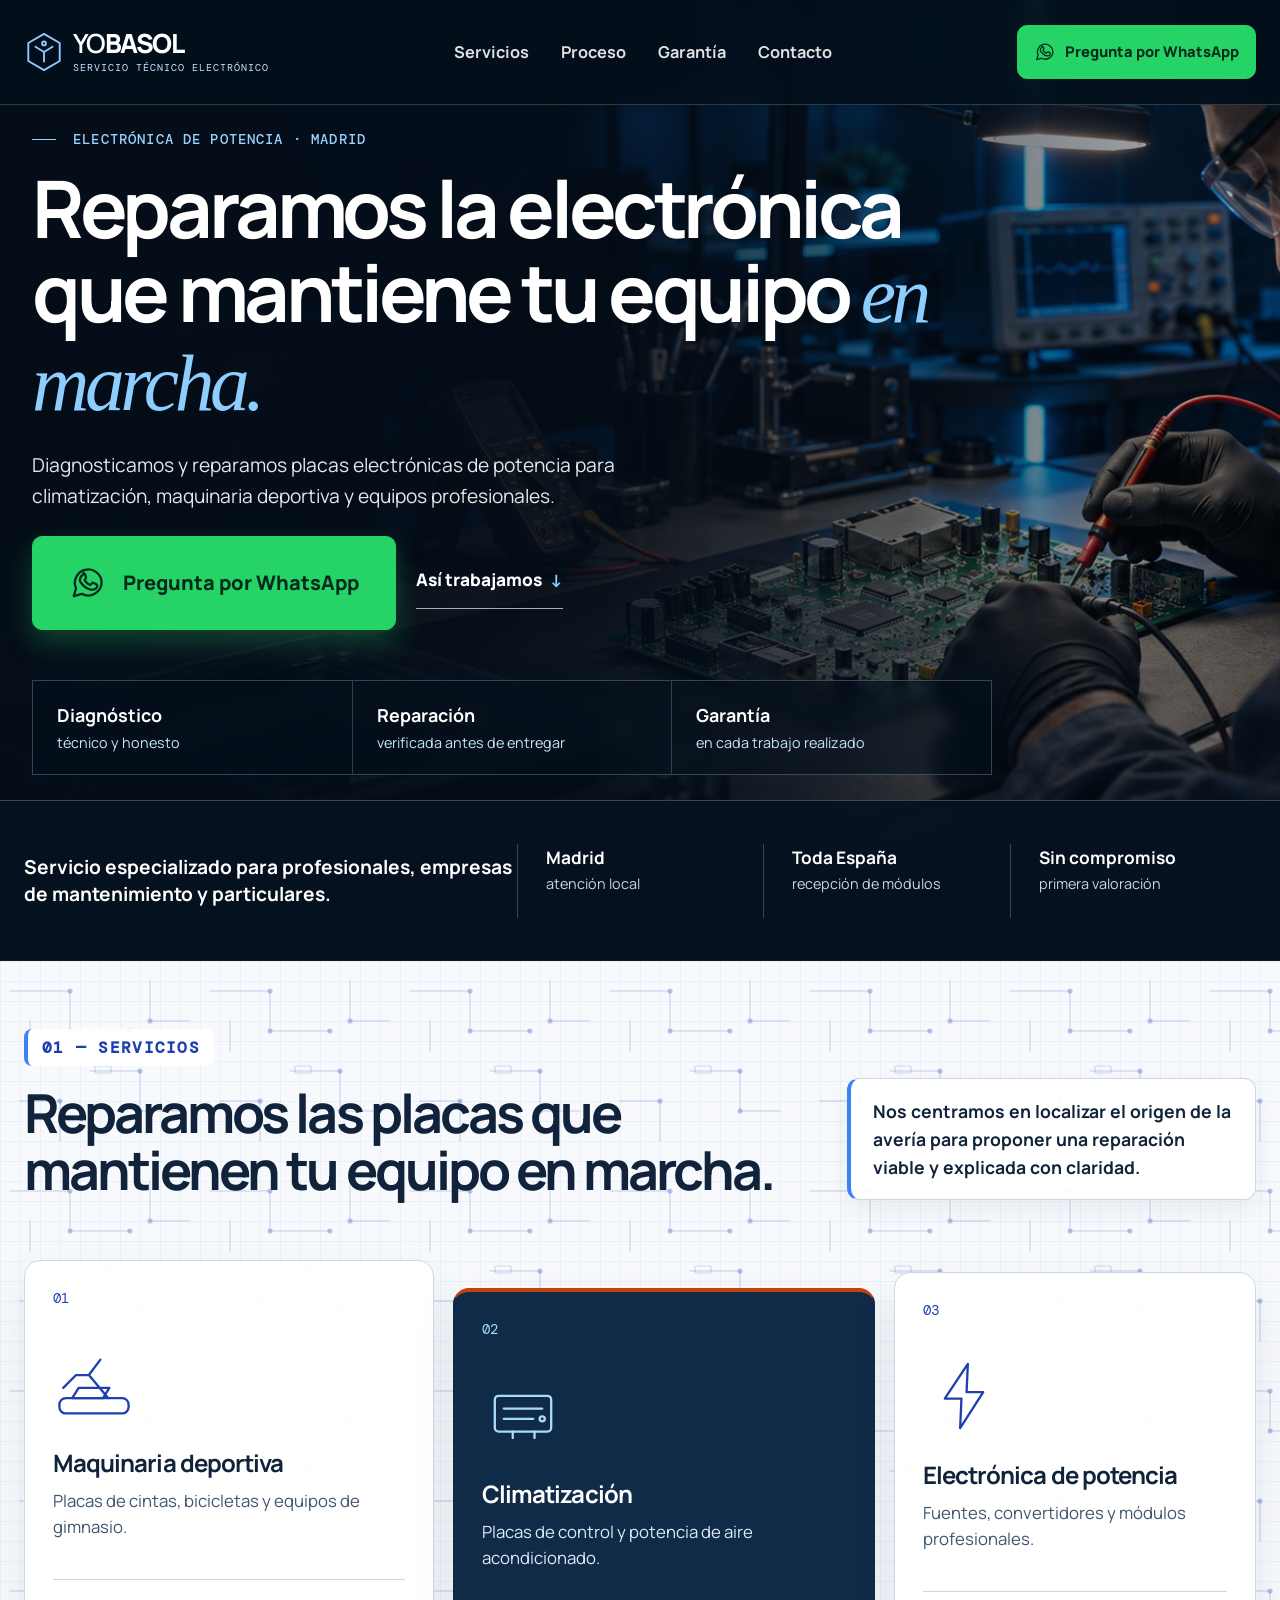
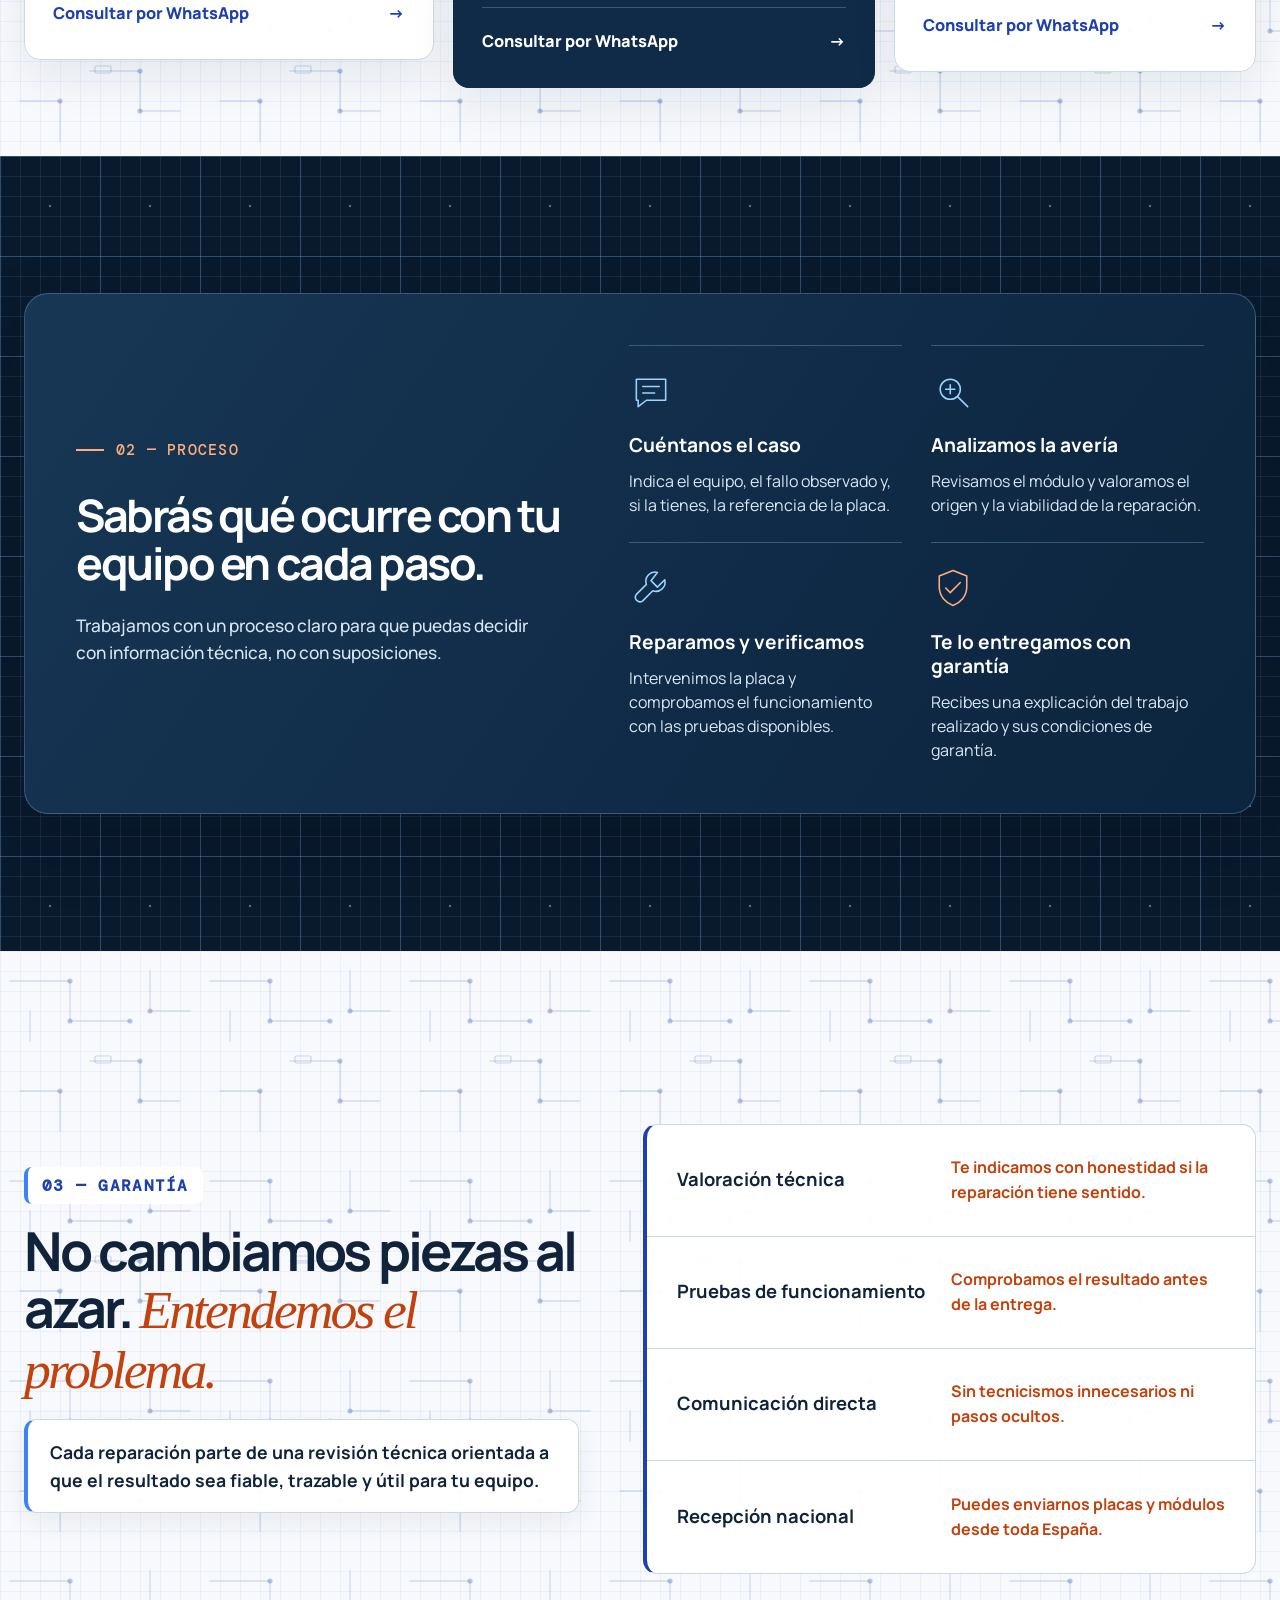
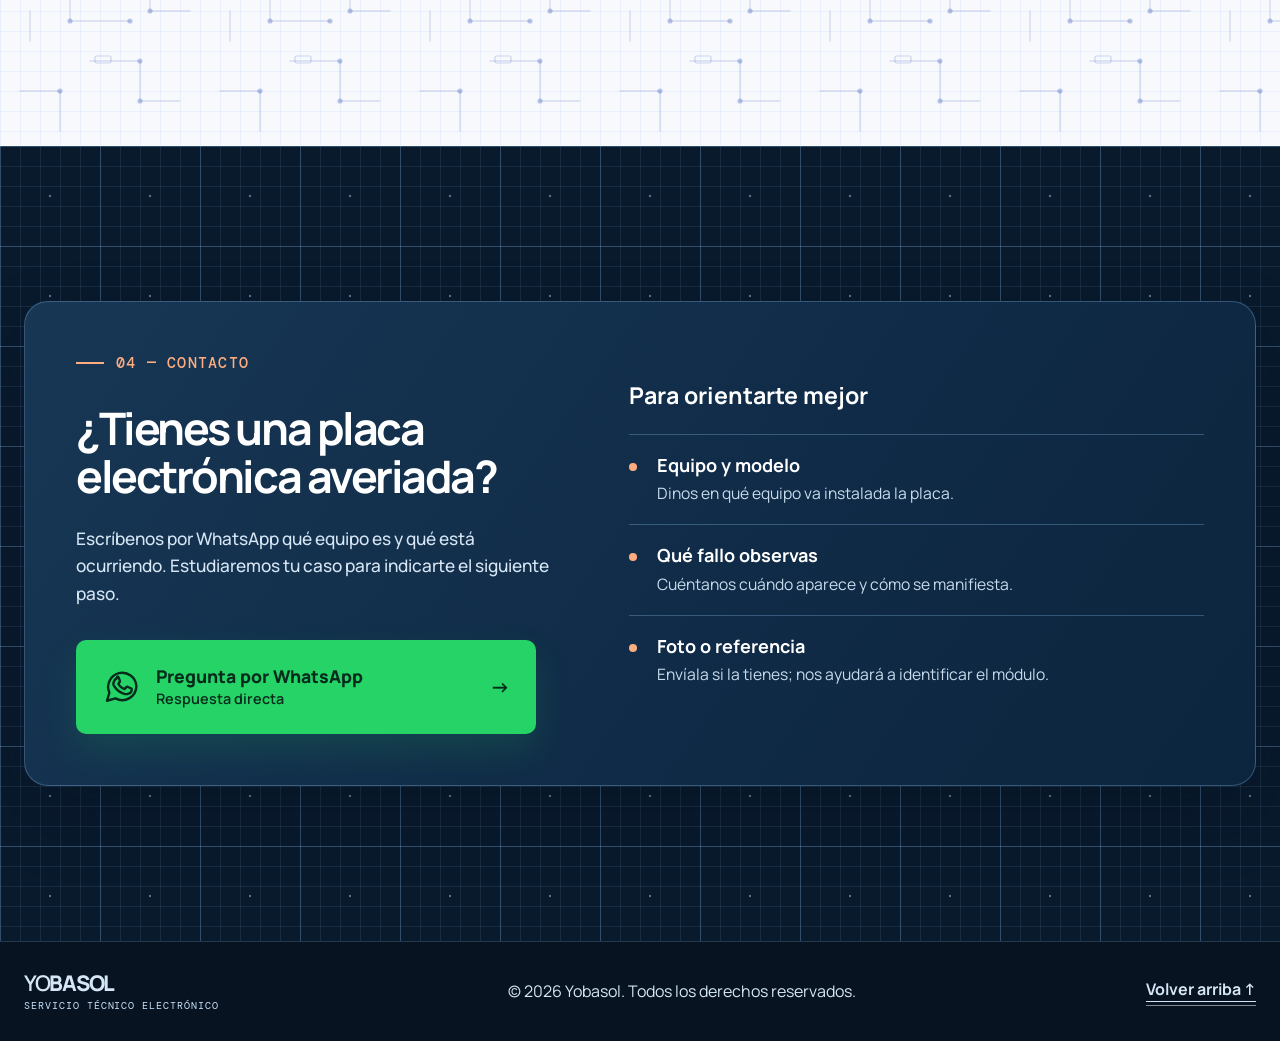
==== commit 92611558: "Unificar las tarjetas de Proceso y Contacto" ====
--- a/frontend/index.html
+++ b/frontend/index.html
@@ -53,8 +53,8 @@
       </div></div></section>
 
       <section class="section process grid-bg grid-bg--technical" id="proceso" aria-labelledby="process-title">
-        <div class="container process-layout">
-          <div class="process-intro reveal">
+        <div class="container process-layout technical-card">
+          <div class="process-intro technical-intro reveal">
             <p class="eyebrow eyebrow--light">02 — Proceso</p>
             <h2 id="process-title">Sabrás qué ocurre con tu equipo en cada paso.</h2>
             <p>Trabajamos con un proceso claro para que puedas decidir con información técnica, no con suposiciones.</p>
@@ -98,7 +98,7 @@
 
       <section class="section guarantee grid-bg" id="garantia" aria-labelledby="guarantee-title"><div class="container guarantee-layout"><div class="reveal"><p class="eyebrow">03 — Garantía</p><h2 id="guarantee-title">No cambiamos piezas al azar. <em>Entendemos el problema.</em></h2><p class="section-copy">Cada reparación parte de una revisión técnica orientada a que el resultado sea fiable, trazable y útil para tu equipo.</p></div><div class="benefit-grid reveal"><article><span>01</span><h3>Valoración técnica</h3><p>Te indicamos con honestidad si la reparación tiene sentido.</p></article><article><span>02</span><h3>Pruebas de funcionamiento</h3><p>Comprobamos el resultado antes de la entrega.</p></article><article><span>03</span><h3>Comunicación directa</h3><p>Sin tecnicismos innecesarios ni pasos ocultos.</p></article><article><span>04</span><h3>Recepción nacional</h3><p>Puedes enviarnos placas y módulos desde toda España.</p></article></div></div></section>
 
-      <section class="contact grid-bg grid-bg--technical" id="contacto" aria-labelledby="contact-title"><div class="container contact-layout"><div class="contact-copy reveal" id="contacto-info"><p class="eyebrow eyebrow--light contact-section-label">04 — Contacto</p><h2 id="contact-title">¿Tienes una placa electrónica averiada?</h2><p>Escríbenos por WhatsApp qué equipo es y qué está ocurriendo. Estudiaremos tu caso para indicarte el siguiente paso.</p><a class="contact-whatsapp" href="https://wa.me/34674901278" target="_blank" rel="noopener noreferrer"><svg viewBox="0 0 32 32" aria-hidden="true"><path d="M27.5 15.2a11.3 11.3 0 0 1-16.7 9.9L4 27l1.9-6.5A11.3 11.3 0 1 1 27.5 15.2Z"/><path d="M11.2 9.7c-.4 0-.8.1-1 .6-.3.6-1.1 2.5-1.1 3.1 0 .6.2 1.1.4 1.5.3.5 2.7 4.4 6.7 6 .9.4 1.6.6 2.1.7.9.1 1.8.1 2.5-.1.8-.2 2.4-1 2.7-2 .3-1 .3-1.8.2-2s-.4-.3-.8-.5l-2.5-1.2c-.4-.2-.7-.1-1 .3l-1 1.2c-.2.3-.5.3-.8.2a8.7 8.7 0 0 1-2.6-1.6 9.7 9.7 0 0 1-1.8-2.3c-.2-.3 0-.5.2-.7l.5-.6c.2-.2.3-.4.4-.7.1-.2 0-.5 0-.7l-1.1-2.7c-.2-.5-.5-.5-.9-.5Z"/></svg><span>Pregunta por WhatsApp<br /><small>Respuesta directa</small></span><b aria-hidden="true">→</b></a><div class="contact-guidance" aria-label="Información útil para tu consulta"><strong>Para orientarte mejor</strong><ul><li>Equipo y modelo</li><li>Qué fallo observas</li><li>Foto o referencia de la placa, si la tienes</li></ul></div></div><form class="contact-form" novalidate hidden><a class="form-whatsapp-shortcut" href="#contacto-info" aria-label="Ver contacto por WhatsApp"><svg viewBox="0 0 32 32" aria-hidden="true"><path d="M27.5 15.2a11.3 11.3 0 0 1-16.7 9.9L4 27l1.9-6.5A11.3 11.3 0 1 1 27.5 15.2Z"/><path d="M11.2 9.7c-.4 0-.8.1-1 .6-.3.6-1.1 2.5-1.1 3.1 0 .6.2 1.1.4 1.5.3.5 2.7 4.4 6.7 6 .9.4 1.6.6 2.1.7.9.1 1.8.1 2.5-.1.8-.2 2.4-1 2.7-2 .3-1 .3-1.8.2-2s-.4-.3-.8-.5l-2.5-1.2c-.4-.2-.7-.1-1 .3l-1 1.2c-.2.3-.5.3.8.2a8.7 8.7 0 0 1-2.6-1.6 9.7 9.7 0 0 1-1.8-2.3c-.2-.3 0-.5.2-.7l.5-.6c.2-.2.3-.4.4-.7.1-.2 0-.5 0-.7l-1.1-2.7c-.2-.5-.5-.5-.9-.5Z"/></svg></a><p class="eyebrow eyebrow--light contact-section-label--mobile">04 — Contacto</p><div class="form-heading"><p>Solicitud de diagnóstico</p><h3>Hablemos de tu equipo.</h3></div><div class="form-row"><label for="name">Nombre<input id="name" name="name" type="text" autocomplete="name" required /></label><label for="email">Email<input id="email" name="email" type="email" autocomplete="email" required /></label></div><div class="form-row"><label for="phone">Teléfono<input id="phone" name="phone" type="tel" autocomplete="tel" /></label><label for="service">Tipo de equipo<select id="service" name="service" required><option value="">Selecciona una opción</option><option>Maquinaria deportiva</option><option>Climatización</option><option>Electrónica de potencia</option><option>Otro equipo</option></select></label></div><label for="message">¿Qué ocurre?<textarea id="message" name="message" rows="4" required placeholder="Equipo, fallo observado y referencia de la placa si la conoces."></textarea></label><button class="button" type="submit">Solicitar diagnóstico <span aria-hidden="true">→</span></button><p class="form-note">Este formulario aún no envía datos: valida la solicitud para su futura conexión con la API.</p><p class="form-status" role="status" aria-live="polite"></p></form></div></section>
+      <section class="contact grid-bg grid-bg--technical" id="contacto" aria-labelledby="contact-title"><div class="container contact-layout"><div class="contact-copy technical-card reveal" id="contacto-info"><div class="contact-intro technical-intro"><p class="eyebrow eyebrow--light contact-section-label">04 — Contacto</p><h2 id="contact-title">¿Tienes una placa electrónica averiada?</h2><p>Escríbenos por WhatsApp qué equipo es y qué está ocurriendo. Estudiaremos tu caso para indicarte el siguiente paso.</p></div><a class="contact-whatsapp" href="https://wa.me/34674901278" target="_blank" rel="noopener noreferrer"><svg viewBox="0 0 32 32" aria-hidden="true"><path d="M27.5 15.2a11.3 11.3 0 0 1-16.7 9.9L4 27l1.9-6.5A11.3 11.3 0 1 1 27.5 15.2Z"/><path d="M11.2 9.7c-.4 0-.8.1-1 .6-.3.6-1.1 2.5-1.1 3.1 0 .6.2 1.1.4 1.5.3.5 2.7 4.4 6.7 6 .9.4 1.6.6 2.1.7.9.1 1.8.1 2.5-.1.8-.2 2.4-1 2.7-2 .3-1 .3-1.8.2-2s-.4-.3-.8-.5l-2.5-1.2c-.4-.2-.7-.1-1 .3l-1 1.2c-.2.3-.5.3-.8.2a8.7 8.7 0 0 1-2.6-1.6 9.7 9.7 0 0 1-1.8-2.3c-.2-.3 0-.5.2-.7l.5-.6c.2-.2.3-.4.4-.7.1-.2 0-.5 0-.7l-1.1-2.7c-.2-.5-.5-.5-.9-.5Z"/></svg><span>Pregunta por WhatsApp<br /><small>Respuesta directa</small></span><b aria-hidden="true">→</b></a><div class="contact-guidance" aria-label="Información útil para tu consulta"><strong>Para orientarte mejor</strong><ul><li><strong>Equipo y modelo</strong><span>Dinos en qué equipo va instalada la placa.</span></li><li><strong>Qué fallo observas</strong><span>Cuéntanos cuándo aparece y cómo se manifiesta.</span></li><li><strong>Foto o referencia</strong><span>Envíala si la tienes; nos ayudará a identificar el módulo.</span></li></ul></div></div><form class="contact-form" novalidate hidden><a class="form-whatsapp-shortcut" href="#contacto-info" aria-label="Ver contacto por WhatsApp"><svg viewBox="0 0 32 32" aria-hidden="true"><path d="M27.5 15.2a11.3 11.3 0 0 1-16.7 9.9L4 27l1.9-6.5A11.3 11.3 0 1 1 27.5 15.2Z"/><path d="M11.2 9.7c-.4 0-.8.1-1 .6-.3.6-1.1 2.5-1.1 3.1 0 .6.2 1.1.4 1.5.3.5 2.7 4.4 6.7 6 .9.4 1.6.6 2.1.7.9.1 1.8.1 2.5-.1.8-.2 2.4-1 2.7-2 .3-1 .3-1.8.2-2s-.4-.3-.8-.5l-2.5-1.2c-.4-.2-.7-.1-1 .3l-1 1.2c-.2.3-.5.3.8.2a8.7 8.7 0 0 1-2.6-1.6 9.7 9.7 0 0 1-1.8-2.3c-.2-.3 0-.5.2-.7l.5-.6c.2-.2.3-.4.4-.7.1-.2 0-.5 0-.7l-1.1-2.7c-.2-.5-.5-.5-.9-.5Z"/></svg></a><p class="eyebrow eyebrow--light contact-section-label--mobile">04 — Contacto</p><div class="form-heading"><p>Solicitud de diagnóstico</p><h3>Hablemos de tu equipo.</h3></div><div class="form-row"><label for="name">Nombre<input id="name" name="name" type="text" autocomplete="name" required /></label><label for="email">Email<input id="email" name="email" type="email" autocomplete="email" required /></label></div><div class="form-row"><label for="phone">Teléfono<input id="phone" name="phone" type="tel" autocomplete="tel" /></label><label for="service">Tipo de equipo<select id="service" name="service" required><option value="">Selecciona una opción</option><option>Maquinaria deportiva</option><option>Climatización</option><option>Electrónica de potencia</option><option>Otro equipo</option></select></label></div><label for="message">¿Qué ocurre?<textarea id="message" name="message" rows="4" required placeholder="Equipo, fallo observado y referencia de la placa si la conoces."></textarea></label><button class="button" type="submit">Solicitar diagnóstico <span aria-hidden="true">→</span></button><p class="form-note">Este formulario aún no envía datos: valida la solicitud para su futura conexión con la API.</p><p class="form-status" role="status" aria-live="polite"></p></form></div></section>
     </main>
 
     <footer class="site-footer"><div class="container footer-content"><a class="brand" href="#hero"><span>YO<strong>BASOL</strong><small>Servicio técnico electrónico</small></span></a><p>© <span id="year"></span> Yobasol. Todos los derechos reservados.</p><a href="#hero">Volver arriba ↑</a></div></footer>
--- a/frontend/css/mobile-fixes.css
+++ b/frontend/css/mobile-fixes.css
@@ -8,8 +8,9 @@
   max-width: 720px;
 }
 
-.contact-copy > p:not(.eyebrow) {
+.contact-intro > p:not(.eyebrow) {
   max-width: 620px;
+  color: #c9dcec;
 }
 
 .contact-whatsapp {
@@ -54,10 +55,6 @@
     background-size: 20px 20px, 20px 20px, 100px 100px, 100px 100px, 100px 100px;
   }
 
-  .contact.grid-bg--technical {
-    background-color: #102b47;
-  }
-
   /* Cada destino del menú ocupa el espacio visible bajo el encabezado. */
   .header-actions .button--small,
   .hero-actions .button,
@@ -404,72 +401,81 @@
     color: #fff;
   }
 
+  .technical-card {
+    grid-template-columns: minmax(0, .92fr) minmax(0, 1.08fr);
+    align-items: center;
+    column-gap: clamp(48px, 5vw, 100px);
+    row-gap: clamp(24px, 2.5vw, 40px);
+    padding: clamp(36px, 4vw, 72px);
+    border: 1px solid rgba(153, 209, 255, .28);
+    border-radius: 24px;
+    background: linear-gradient(125deg, #173754 0%, #102b47 58%, #0c253e 100%);
+    box-shadow: 0 28px 68px rgba(2, 12, 23, .22);
+  }
+
   .process-layout {
-    grid-template-columns: minmax(0, 1fr);
-    gap: clamp(32px, 4vw, 64px);
-  }
-
-  .process-intro {
-    display: grid;
-    grid-template-columns: minmax(0, 1.18fr) minmax(280px, .82fr);
-    column-gap: clamp(42px, 5vw, 110px);
-    align-items: end;
-    padding: clamp(26px, 2.8vw, 44px) clamp(30px, 3.6vw, 58px);
-    border-left: 4px solid var(--orange);
-    background: linear-gradient(90deg, rgba(7, 22, 39, .98), rgba(7, 22, 39, .92));
-  }
-
-  .process-intro .eyebrow,
-  .process-intro h2 {
-    grid-column: 1;
-  }
-
-  .process-intro h2 {
-    max-width: 900px;
-    margin-bottom: 0;
-  }
-
-  .process-intro p:not(.eyebrow) {
-    grid-column: 2;
-    grid-row: 1 / 3;
-    max-width: 470px;
-    margin-bottom: 4px;
-    color: #e0edf8;
-    font-size: clamp(1.1rem, 1.1vw, 1.35rem);
-    font-weight: 600;
-    line-height: 1.55;
+    gap: clamp(48px, 5vw, 100px);
+  }
+
+  .technical-intro {
+    min-width: 0;
+  }
+
+  .technical-intro .eyebrow {
+    display: flex;
+    align-items: center;
+    gap: 12px;
+    margin-bottom: clamp(24px, 2.4vw, 38px);
+    color: #ffad80;
+  }
+
+  .technical-intro .eyebrow::before {
+    width: 28px;
+    height: 2px;
+    background: currentColor;
+    content: '';
+  }
+
+  .technical-intro h2 {
+    max-width: 18ch;
+    margin: 0 0 24px;
+    font-size: clamp(2.7rem, 3.5vw, 4.7rem);
+    line-height: 1.08;
+  }
+
+  .technical-intro p:not(.eyebrow) {
+    max-width: 44ch;
+    margin: 0;
+    color: #d6e6f4;
+    font-size: clamp(1.08rem, 1.05vw, 1.3rem);
+    font-weight: 500;
+    line-height: 1.6;
   }
 
   .process-list {
     display: grid;
     grid-template-columns: repeat(2, minmax(0, 1fr));
-    align-items: stretch;
-    border: 1px solid rgba(153, 209, 255, .32);
-    border-radius: 16px;
-    background: #102b47;
-    box-shadow: 0 26px 70px rgba(2, 12, 23, .25);
-    overflow: hidden;
-  }
-
-  .process-list li {
-    display: block;
-    min-height: 250px;
-    padding: clamp(26px, 2.5vw, 40px);
+    align-content: center;
+    gap: clamp(14px, 2vw, 28px) clamp(22px, 2.3vw, 38px);
     border: 0;
-    border-right: 1px solid rgba(153, 209, 255, .22);
-    border-bottom: 1px solid rgba(153, 209, 255, .22);
-  }
-
-  .process-list li:nth-child(even) {
-    border-right: 0;
-  }
-
+    border-radius: 0;
+    background: transparent;
+    box-shadow: none;
+    overflow: visible;
+  }
+
+  .process-list li,
+  .process-list li:nth-child(even),
   .process-list li:nth-last-child(-n+2) {
-    border-bottom: 0;
+    display: block;
+    min-height: 0;
+    padding: clamp(18px, 1.8vw, 28px) 0 0;
+    border: 0;
+    border-top: 1px solid rgba(153, 209, 255, .28);
   }
 
   .process-list li:last-child {
-    background: linear-gradient(180deg, rgba(194, 65, 12, .12), transparent 70%);
+    background: none;
   }
 
   .process-list li > span {
@@ -478,9 +484,9 @@
 
   .process-icon {
     display: block;
-    width: 52px;
-    height: 52px;
-    margin-bottom: clamp(26px, 2.8vw, 46px);
+    width: 44px;
+    height: 44px;
+    margin-bottom: clamp(14px, 1.5vw, 24px);
     fill: none;
     stroke: #9bd4ff;
     stroke-width: 1.7;
@@ -586,7 +592,9 @@
   }
 
   .benefit-grid p {
+    color: var(--orange);
     font-size: clamp(1rem, .9vw, 1.15rem);
+    font-weight: 700;
     line-height: 1.55;
   }
 
@@ -596,47 +604,25 @@
 
   .contact-copy {
     display: grid;
-    grid-template-columns: minmax(0, 1.15fr) minmax(340px, .85fr);
-    align-items: center;
-    column-gap: clamp(50px, 6vw, 120px);
-    row-gap: 18px;
-  }
-
-  .contact-copy > .eyebrow {
+  }
+
+  .contact-intro {
     grid-column: 1;
     grid-row: 1;
   }
 
-  .contact-copy h2 {
+  .contact-whatsapp {
     grid-column: 1;
     grid-row: 2;
-    max-width: 860px;
-  }
-
-  .contact-copy > p:not(.eyebrow) {
-    grid-column: 1;
-    grid-row: 3;
-    max-width: 650px;
-    padding: 18px 22px;
-    border-left: 3px solid #99d1ff;
-    background: rgba(7, 24, 42, .94);
-    color: #e4f0fb;
-    font-size: clamp(1.1rem, 1vw, 1.3rem);
-    font-weight: 600;
-    line-height: 1.6;
-  }
-
-  .contact-whatsapp {
-    grid-column: 2;
-    grid-row: 2;
+    align-self: start;
     width: 100%;
-    max-width: none;
-    min-height: 118px;
-    gap: 10px;
+    max-width: 460px;
+    min-height: 94px;
+    gap: 14px;
     margin-top: 0;
-    padding: 25px 24px;
-    font-size: clamp(1.05rem, 1vw, 1.2rem);
-    box-shadow: 0 18px 44px rgba(37, 211, 102, .16);
+    padding: 22px 26px;
+    font-size: clamp(1.1rem, 1.05vw, 1.25rem);
+    box-shadow: 0 16px 36px rgba(37, 211, 102, .14);
   }
 
   .contact-whatsapp svg {
@@ -651,43 +637,60 @@
   .contact-guidance {
     display: block;
     grid-column: 2;
-    grid-row: 3;
-    align-self: start;
-    padding: 24px 28px;
-    border: 1px solid rgba(153, 209, 255, .24);
-    border-radius: 14px;
-    background: rgba(7, 24, 42, .94);
-  }
-
-  .contact-guidance strong {
-    display: block;
-    margin-bottom: 14px;
-    font-size: 1.15rem;
+    grid-row: 1 / 3;
+    align-self: center;
+    padding: 0;
+    border: 0;
+    background: none;
+  }
+
+  .contact-guidance > strong {
+    display: block;
+    margin-bottom: 24px;
+    color: #fff;
+    font-size: clamp(1.45rem, 1.7vw, 2rem);
+    line-height: 1.2;
   }
 
   .contact-guidance ul {
     display: grid;
-    gap: 8px;
+    grid-template-columns: minmax(0, 1fr);
     margin: 0;
     padding: 0;
     list-style: none;
   }
 
   .contact-guidance li {
-    display: flex;
-    gap: 12px;
-    color: #d9e9f6;
-    font-size: 1rem;
+    position: relative;
+    display: block;
+    padding: clamp(16px, 1.5vw, 24px) 0 clamp(16px, 1.5vw, 24px) 28px;
+    border-top: 1px solid rgba(153, 209, 255, .28);
   }
 
   .contact-guidance li::before {
-    width: 7px;
-    height: 7px;
-    flex: 0 0 auto;
-    margin-top: 9px;
+    position: absolute;
+    top: clamp(25px, 2.2vw, 34px);
+    left: 0;
+    width: 8px;
+    height: 8px;
     border-radius: 50%;
-    background: #25d366;
+    background: #ffad80;
     content: '';
+  }
+
+  .contact-guidance li strong {
+    display: block;
+    color: #fff;
+    font-size: clamp(1.13rem, 1.15vw, 1.4rem);
+    line-height: 1.3;
+  }
+
+  .contact-guidance li span {
+    display: block;
+    margin-top: 5px;
+    color: #c8dced;
+    font-size: clamp(.98rem, .9vw, 1.08rem);
+    line-height: 1.45;
   }
 
   .site-footer {
@@ -778,22 +781,6 @@
 
   .service-card:nth-child(3) {
     margin-top: 12px;
-  }
-
-  .process-list {
-    grid-template-columns: repeat(4, minmax(0, 1fr));
-  }
-
-  .process-list li {
-    border-bottom: 0;
-  }
-
-  .process-list li:nth-child(even) {
-    border-right: 1px solid rgba(153, 209, 255, .22);
-  }
-
-  .process-list li:last-child {
-    border-right: 0;
   }
 
 }
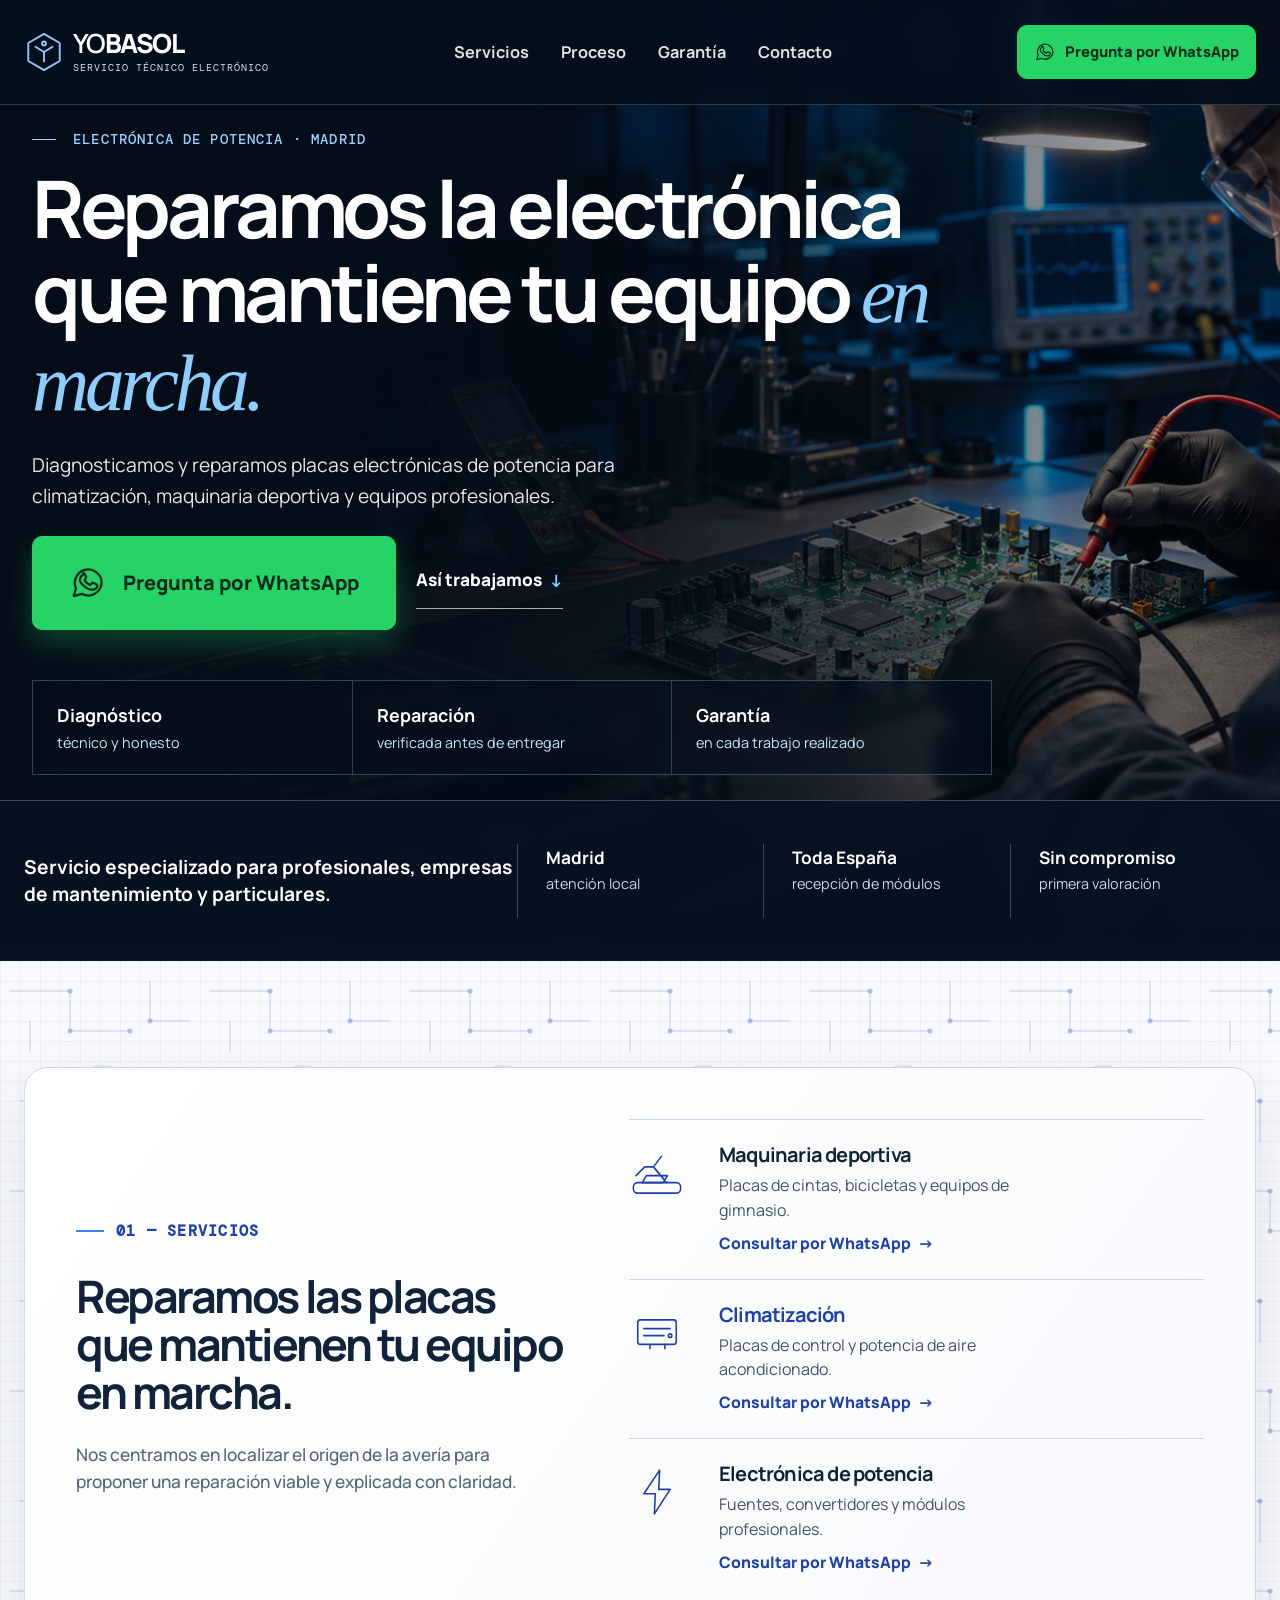
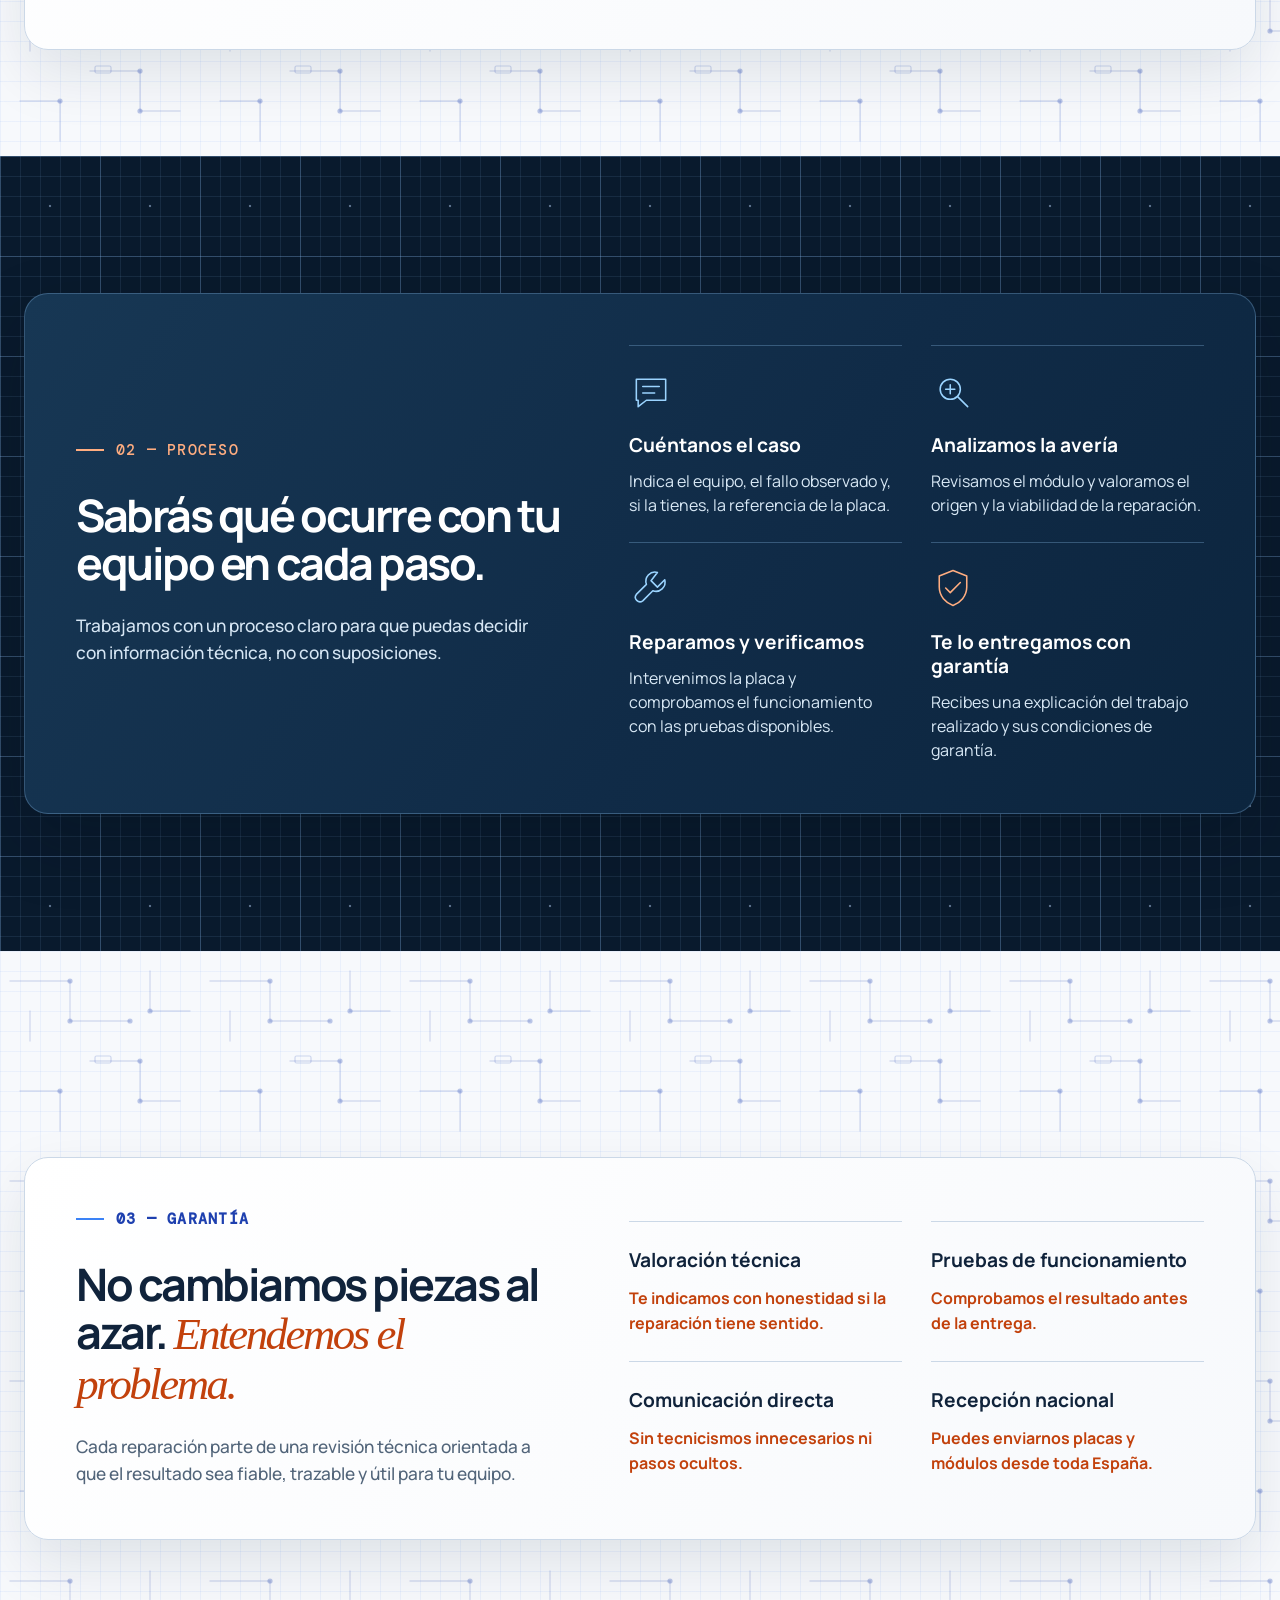
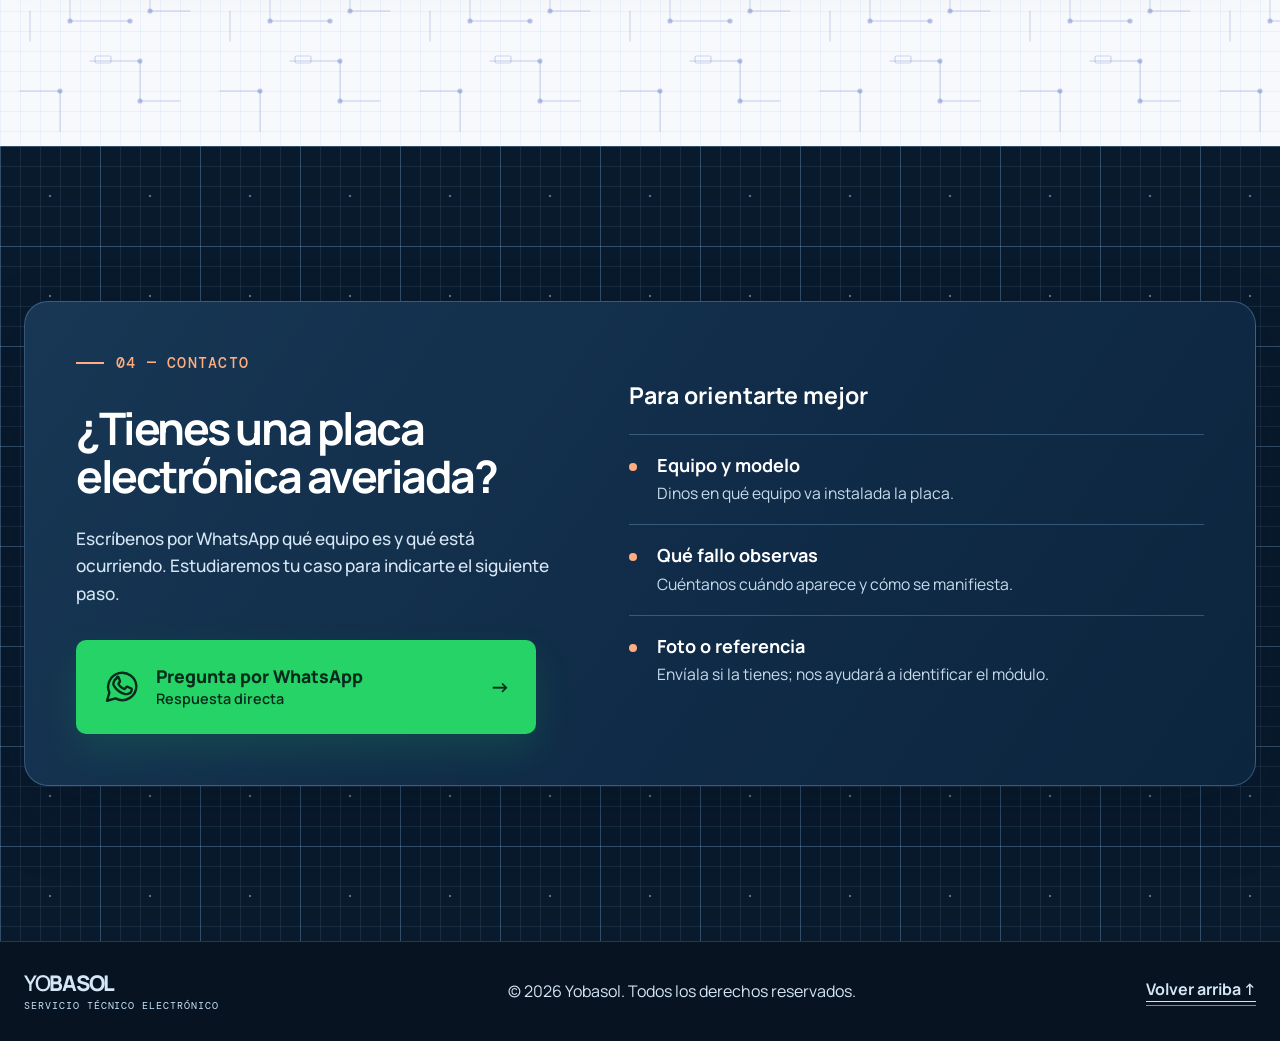
==== commit 45013c2c: "Unificar Servicios y Garantía en tarjetas claras" ====
--- a/frontend/index.html
+++ b/frontend/index.html
@@ -46,7 +46,7 @@
 
       <section class="proof-band grid-bg" aria-label="Cobertura de Yobasol"><div class="container proof-grid"><p>Servicio especializado para profesionales, empresas de mantenimiento y particulares.</p><div><strong>Madrid</strong><span>atención local</span></div><div><strong>Toda España</strong><span>recepción de módulos</span></div><div><strong>Sin compromiso</strong><span>primera valoración</span></div></div></section>
 
-      <section class="section services grid-bg" id="servicios" aria-labelledby="services-title"><div class="container"><div class="section-heading reveal"><div><p class="eyebrow">01 — Servicios</p><h2 id="services-title">Reparamos las placas que mantienen tu equipo en marcha.</h2></div><p>Nos centramos en localizar el origen de la avería para proponer una reparación viable y explicada con claridad.</p></div><div class="service-grid">
+      <section class="section services grid-bg" id="servicios" aria-labelledby="services-title"><div class="container light-card"><div class="section-heading light-intro reveal"><div><p class="eyebrow">01 — Servicios</p><h2 id="services-title">Reparamos las placas que mantienen tu equipo en marcha.</h2></div><p>Nos centramos en localizar el origen de la avería para proponer una reparación viable y explicada con claridad.</p></div><div class="service-grid">
         <article class="service-card reveal"><span class="service-number">01</span><svg class="service-icon" viewBox="0 0 64 64" aria-hidden="true"><rect x="5" y="43" width="54" height="12" rx="5"/><path d="m43 43-15-18H18L8 35m20-10 9-12M20 35h24l-5 8H15l5-8"/></svg><h3>Maquinaria deportiva</h3><p>Placas de cintas, bicicletas y equipos de gimnasio.</p><a href="https://wa.me/34674901278" target="_blank" rel="noopener noreferrer">Consultar por WhatsApp <span aria-hidden="true">→</span></a></article>
         <article class="service-card service-card--accent reveal"><span class="service-number">02</span><svg class="service-icon" viewBox="0 0 64 64" aria-hidden="true"><rect x="10" y="17" width="44" height="28" rx="3"/><path d="M17 27h30M17 35h23M24 45v5m17-5v5"/><circle cx="47" cy="35" r="2"/></svg><h3>Climatización</h3><p>Placas de control y potencia de aire acondicionado.</p><a href="https://wa.me/34674901278" target="_blank" rel="noopener noreferrer">Consultar por WhatsApp <span aria-hidden="true">→</span></a></article>
         <article class="service-card reveal"><span class="service-number">03</span><svg class="service-icon" viewBox="0 0 64 64" aria-hidden="true"><path d="M35 7 17 34h13l-1 23 18-28H34l1-22Z"/></svg><h3>Electrónica de potencia</h3><p>Fuentes, convertidores y módulos profesionales.</p><a href="https://wa.me/34674901278" target="_blank" rel="noopener noreferrer">Consultar por WhatsApp <span aria-hidden="true">→</span></a></article>
@@ -96,7 +96,7 @@
         </div>
       </section>
 
-      <section class="section guarantee grid-bg" id="garantia" aria-labelledby="guarantee-title"><div class="container guarantee-layout"><div class="reveal"><p class="eyebrow">03 — Garantía</p><h2 id="guarantee-title">No cambiamos piezas al azar. <em>Entendemos el problema.</em></h2><p class="section-copy">Cada reparación parte de una revisión técnica orientada a que el resultado sea fiable, trazable y útil para tu equipo.</p></div><div class="benefit-grid reveal"><article><span>01</span><h3>Valoración técnica</h3><p>Te indicamos con honestidad si la reparación tiene sentido.</p></article><article><span>02</span><h3>Pruebas de funcionamiento</h3><p>Comprobamos el resultado antes de la entrega.</p></article><article><span>03</span><h3>Comunicación directa</h3><p>Sin tecnicismos innecesarios ni pasos ocultos.</p></article><article><span>04</span><h3>Recepción nacional</h3><p>Puedes enviarnos placas y módulos desde toda España.</p></article></div></div></section>
+      <section class="section guarantee grid-bg" id="garantia" aria-labelledby="guarantee-title"><div class="container guarantee-layout light-card"><div class="light-intro reveal"><p class="eyebrow">03 — Garantía</p><h2 id="guarantee-title">No cambiamos piezas al azar. <em>Entendemos el problema.</em></h2><p class="section-copy">Cada reparación parte de una revisión técnica orientada a que el resultado sea fiable, trazable y útil para tu equipo.</p></div><div class="benefit-grid reveal"><article><span>01</span><h3>Valoración técnica</h3><p>Te indicamos con honestidad si la reparación tiene sentido.</p></article><article><span>02</span><h3>Pruebas de funcionamiento</h3><p>Comprobamos el resultado antes de la entrega.</p></article><article><span>03</span><h3>Comunicación directa</h3><p>Sin tecnicismos innecesarios ni pasos ocultos.</p></article><article><span>04</span><h3>Recepción nacional</h3><p>Puedes enviarnos placas y módulos desde toda España.</p></article></div></div></section>
 
       <section class="contact grid-bg grid-bg--technical" id="contacto" aria-labelledby="contact-title"><div class="container contact-layout"><div class="contact-copy technical-card reveal" id="contacto-info"><div class="contact-intro technical-intro"><p class="eyebrow eyebrow--light contact-section-label">04 — Contacto</p><h2 id="contact-title">¿Tienes una placa electrónica averiada?</h2><p>Escríbenos por WhatsApp qué equipo es y qué está ocurriendo. Estudiaremos tu caso para indicarte el siguiente paso.</p></div><a class="contact-whatsapp" href="https://wa.me/34674901278" target="_blank" rel="noopener noreferrer"><svg viewBox="0 0 32 32" aria-hidden="true"><path d="M27.5 15.2a11.3 11.3 0 0 1-16.7 9.9L4 27l1.9-6.5A11.3 11.3 0 1 1 27.5 15.2Z"/><path d="M11.2 9.7c-.4 0-.8.1-1 .6-.3.6-1.1 2.5-1.1 3.1 0 .6.2 1.1.4 1.5.3.5 2.7 4.4 6.7 6 .9.4 1.6.6 2.1.7.9.1 1.8.1 2.5-.1.8-.2 2.4-1 2.7-2 .3-1 .3-1.8.2-2s-.4-.3-.8-.5l-2.5-1.2c-.4-.2-.7-.1-1 .3l-1 1.2c-.2.3-.5.3-.8.2a8.7 8.7 0 0 1-2.6-1.6 9.7 9.7 0 0 1-1.8-2.3c-.2-.3 0-.5.2-.7l.5-.6c.2-.2.3-.4.4-.7.1-.2 0-.5 0-.7l-1.1-2.7c-.2-.5-.5-.5-.9-.5Z"/></svg><span>Pregunta por WhatsApp<br /><small>Respuesta directa</small></span><b aria-hidden="true">→</b></a><div class="contact-guidance" aria-label="Información útil para tu consulta"><strong>Para orientarte mejor</strong><ul><li><strong>Equipo y modelo</strong><span>Dinos en qué equipo va instalada la placa.</span></li><li><strong>Qué fallo observas</strong><span>Cuéntanos cuándo aparece y cómo se manifiesta.</span></li><li><strong>Foto o referencia</strong><span>Envíala si la tienes; nos ayudará a identificar el módulo.</span></li></ul></div></div><form class="contact-form" novalidate hidden><a class="form-whatsapp-shortcut" href="#contacto-info" aria-label="Ver contacto por WhatsApp"><svg viewBox="0 0 32 32" aria-hidden="true"><path d="M27.5 15.2a11.3 11.3 0 0 1-16.7 9.9L4 27l1.9-6.5A11.3 11.3 0 1 1 27.5 15.2Z"/><path d="M11.2 9.7c-.4 0-.8.1-1 .6-.3.6-1.1 2.5-1.1 3.1 0 .6.2 1.1.4 1.5.3.5 2.7 4.4 6.7 6 .9.4 1.6.6 2.1.7.9.1 1.8.1 2.5-.1.8-.2 2.4-1 2.7-2 .3-1 .3-1.8.2-2s-.4-.3-.8-.5l-2.5-1.2c-.4-.2-.7-.1-1 .3l-1 1.2c-.2.3-.5.3.8.2a8.7 8.7 0 0 1-2.6-1.6 9.7 9.7 0 0 1-1.8-2.3c-.2-.3 0-.5.2-.7l.5-.6c.2-.2.3-.4.4-.7.1-.2 0-.5 0-.7l-1.1-2.7c-.2-.5-.5-.5-.9-.5Z"/></svg></a><p class="eyebrow eyebrow--light contact-section-label--mobile">04 — Contacto</p><div class="form-heading"><p>Solicitud de diagnóstico</p><h3>Hablemos de tu equipo.</h3></div><div class="form-row"><label for="name">Nombre<input id="name" name="name" type="text" autocomplete="name" required /></label><label for="email">Email<input id="email" name="email" type="email" autocomplete="email" required /></label></div><div class="form-row"><label for="phone">Teléfono<input id="phone" name="phone" type="tel" autocomplete="tel" /></label><label for="service">Tipo de equipo<select id="service" name="service" required><option value="">Selecciona una opción</option><option>Maquinaria deportiva</option><option>Climatización</option><option>Electrónica de potencia</option><option>Otro equipo</option></select></label></div><label for="message">¿Qué ocurre?<textarea id="message" name="message" rows="4" required placeholder="Equipo, fallo observado y referencia de la placa si la conoces."></textarea></label><button class="button" type="submit">Solicitar diagnóstico <span aria-hidden="true">→</span></button><p class="form-note">Este formulario aún no envía datos: valida la solicitud para su futura conexión con la API.</p><p class="form-status" role="status" aria-live="polite"></p></form></div></section>
     </main>
--- a/frontend/css/mobile-fixes.css
+++ b/frontend/css/mobile-fixes.css
@@ -316,6 +316,27 @@
     color: var(--orange);
   }
 
+  .light-card {
+    display: grid;
+    grid-template-columns: minmax(0, .92fr) minmax(0, 1.08fr);
+    align-items: center;
+    gap: clamp(48px, 5vw, 100px);
+    padding: clamp(36px, 4vw, 72px);
+    border: 1px solid var(--line);
+    border-radius: 24px;
+    background: linear-gradient(125deg, #fff 0%, #f7f9fc 100%);
+    box-shadow: 0 24px 60px rgba(9, 26, 45, .1);
+  }
+
+  .light-intro {
+    min-width: 0;
+  }
+
+  .services .section-heading {
+    display: block;
+    margin: 0;
+  }
+
   .section .eyebrow,
   .contact .eyebrow {
     font-size: .95rem;
@@ -333,24 +354,32 @@
   }
 
   .service-grid {
-    grid-template-columns: 1.03fr 1.06fr .91fr;
-    align-items: start;
-    gap: clamp(18px, 1.5vw, 28px);
+    grid-template-columns: minmax(0, 1fr);
+    gap: 0;
   }
 
   .service-card {
-    min-height: 400px;
-    padding: clamp(28px, 2.2vw, 42px);
-    border-radius: 16px;
-    background: rgba(255, 255, 255, .97);
-    box-shadow: 0 18px 46px rgba(9, 26, 45, .08);
+    display: grid;
+    grid-template-columns: 64px minmax(0, 1fr);
+    column-gap: clamp(18px, 2vw, 32px);
+    min-height: 0;
+    padding: clamp(18px, 1.8vw, 28px) 0;
+    border: 0;
+    border-top: 1px solid var(--line);
+    border-radius: 0;
+    background: transparent;
+    box-shadow: none;
   }
 
   .service-card--accent {
-    border-color: #102b47;
-    border-top-color: var(--orange);
-    background: #102b47;
-    color: #fff;
+    border-top-color: var(--line);
+    background: transparent;
+    color: var(--ink);
+  }
+
+  .service-card:hover {
+    border-top-color: var(--blue-light);
+    transform: none;
   }
 
   .service-number,
@@ -359,46 +388,62 @@
   }
 
   .service-icon {
-    width: 82px;
-    height: 82px;
-    margin: 36px 0 24px;
+    grid-column: 1;
+    grid-row: 1 / 4;
+    width: 56px;
+    height: 56px;
+    margin: 2px 0 0;
   }
 
   .service-card--accent .service-number,
   .service-card--accent .service-icon {
-    color: #a9dbff;
+    color: var(--blue);
+  }
+
+  .service-number {
+    display: none;
   }
 
   .service-card h3 {
-    font-size: clamp(1.5rem, 1.65vw, 2rem);
+    grid-column: 2;
+    margin: 0 0 6px;
+    font-size: clamp(1.25rem, 1.4vw, 1.7rem);
     line-height: 1.2;
   }
 
+  .service-card--accent h3 {
+    color: var(--blue);
+  }
+
   .service-card p {
+    grid-column: 2;
     max-width: 32ch;
+    margin: 0 0 8px;
     color: #40566e;
-    font-size: clamp(1.05rem, 1vw, 1.2rem);
+    font-size: clamp(1rem, .95vw, 1.15rem);
     line-height: 1.55;
   }
 
   .service-card--accent p {
-    color: #dceaf6;
+    color: #40566e;
   }
 
   .service-card a {
     display: inline-flex;
-    align-items: center;
-    justify-content: space-between;
-    width: 100%;
-    min-height: 52px;
-    padding-top: 16px;
-    border-top: 1px solid var(--line);
-    font-size: 1.02rem;
+    grid-column: 2;
+    align-items: center;
+    justify-content: flex-start;
+    width: max-content;
+    min-height: 0;
+    margin: 0;
+    padding: 0;
+    border: 0;
+    font-size: .98rem;
   }
 
   .service-card--accent a {
-    border-top-color: rgba(153, 209, 255, .28);
-    color: #fff;
+    border: 0;
+    color: var(--blue);
   }
 
   .technical-card {
@@ -512,74 +557,74 @@
     line-height: 1.5;
   }
 
-  .guarantee-layout {
-    grid-template-columns: minmax(0, .95fr) minmax(0, 1.05fr);
-    align-items: center;
-    gap: clamp(48px, 5vw, 110px);
-  }
-
   .section-copy {
     max-width: 640px;
     font-size: clamp(1.1rem, 1vw, 1.25rem);
     line-height: 1.6;
   }
 
-  .services .eyebrow,
-  .guarantee .eyebrow {
-    display: table;
-    padding: 8px 14px;
-    border-left: 4px solid var(--blue-light);
-    border-radius: 8px;
-    background: rgba(255, 255, 255, .95);
+  .light-intro .eyebrow {
+    display: flex;
+    align-items: center;
+    gap: 12px;
+    margin-bottom: clamp(24px, 2.4vw, 38px);
+    padding: 0;
+    border: 0;
+    background: none;
     color: var(--blue);
-    font-size: 1rem;
-    font-weight: 800;
-  }
-
-  .services .section-heading > p,
-  .guarantee .section-copy {
-    padding: 18px 22px;
-    border: 1px solid var(--line);
-    border-left: 4px solid var(--blue-light);
-    border-radius: 12px;
-    background: rgba(255, 255, 255, .96);
-    color: var(--ink);
     font-weight: 700;
-    box-shadow: 0 10px 28px rgba(9, 26, 45, .06);
+  }
+
+  .light-intro .eyebrow::before {
+    width: 28px;
+    height: 2px;
+    background: var(--blue-light);
+    content: '';
+  }
+
+  .light-intro h2 {
+    max-width: 18ch;
+    margin: 0 0 24px;
+    font-size: clamp(2.7rem, 3.5vw, 4.7rem);
+    line-height: 1.08;
+  }
+
+  .light-intro > p:not(.eyebrow) {
+    max-width: 44ch;
+    margin: 0;
+    padding: 0;
+    border: 0;
+    background: none;
+    color: var(--muted);
+    font-size: clamp(1.08rem, 1.05vw, 1.3rem);
+    font-weight: 500;
+    line-height: 1.6;
+    box-shadow: none;
   }
 
   .benefit-grid {
-    grid-template-columns: minmax(0, 1fr);
-    gap: 0;
-    border: 1px solid var(--line);
-    border-left: 4px solid var(--blue);
-    border-radius: 14px;
-    background: rgba(255, 255, 255, .97);
-    overflow: hidden;
-  }
-
-  .benefit-grid article {
-    display: grid;
-    grid-template-columns: minmax(0, .95fr) minmax(0, 1.05fr);
-    align-items: center;
-    gap: clamp(20px, 2vw, 38px);
-    min-height: 112px;
-    padding: 22px 30px;
-    border: 0;
-    border-bottom: 1px solid var(--line);
+    grid-template-columns: repeat(2, minmax(0, 1fr));
+    align-content: center;
+    gap: clamp(14px, 2vw, 28px) clamp(22px, 2.3vw, 38px);
+    border: 0;
+    border-radius: 0;
     background: transparent;
-  }
-
-  .benefit-grid article:nth-child(even) {
-    border-right: 0;
-  }
-
+    overflow: visible;
+  }
+
+  .benefit-grid article,
+  .benefit-grid article:nth-child(even),
   .benefit-grid article:nth-last-child(-n+2) {
-    border-bottom: 1px solid var(--line);
+    display: block;
+    min-height: 0;
+    padding: clamp(18px, 1.8vw, 28px) 0 0;
+    border: 0;
+    border-top: 1px solid var(--line);
+    background: transparent;
   }
 
   .benefit-grid article:last-child {
-    border-bottom: 0;
+    border-top: 1px solid var(--line);
   }
 
   .benefit-grid span {
@@ -587,8 +632,8 @@
   }
 
   .benefit-grid h3 {
-    margin: 0;
-    font-size: clamp(1.15rem, 1.15vw, 1.4rem);
+    margin: 0 0 10px;
+    font-size: clamp(1.2rem, 1.2vw, 1.45rem);
   }
 
   .benefit-grid p {
@@ -717,47 +762,6 @@
   }
 }
 
-@media (min-width: 961px) and (max-width: 1199px) {
-  .service-card {
-    min-height: 370px;
-    padding: 24px;
-  }
-
-  .service-icon {
-    width: 64px;
-    height: 64px;
-    margin: 28px 0 20px;
-  }
-
-  .process-list li {
-    min-height: 190px;
-    padding: 22px 24px;
-  }
-
-  .process-icon {
-    width: 38px;
-    height: 38px;
-    margin-bottom: 16px;
-  }
-
-  .process-list h3 {
-    margin-bottom: 8px;
-    font-size: 1.15rem;
-  }
-
-  .process-list p {
-    font-size: .95rem;
-    line-height: 1.4;
-  }
-
-  .benefit-grid article {
-    grid-template-columns: minmax(0, 1fr);
-    gap: 6px;
-    min-height: 0;
-    padding: 16px 20px;
-  }
-}
-
 @media (min-width: 1200px) {
   .brand {
     font-size: 1.65rem;
@@ -773,14 +777,6 @@
 
   .proof-grid p {
     max-width: 540px;
-  }
-
-  .service-card:nth-child(2) {
-    margin-top: 28px;
-  }
-
-  .service-card:nth-child(3) {
-    margin-top: 12px;
   }
 
 }
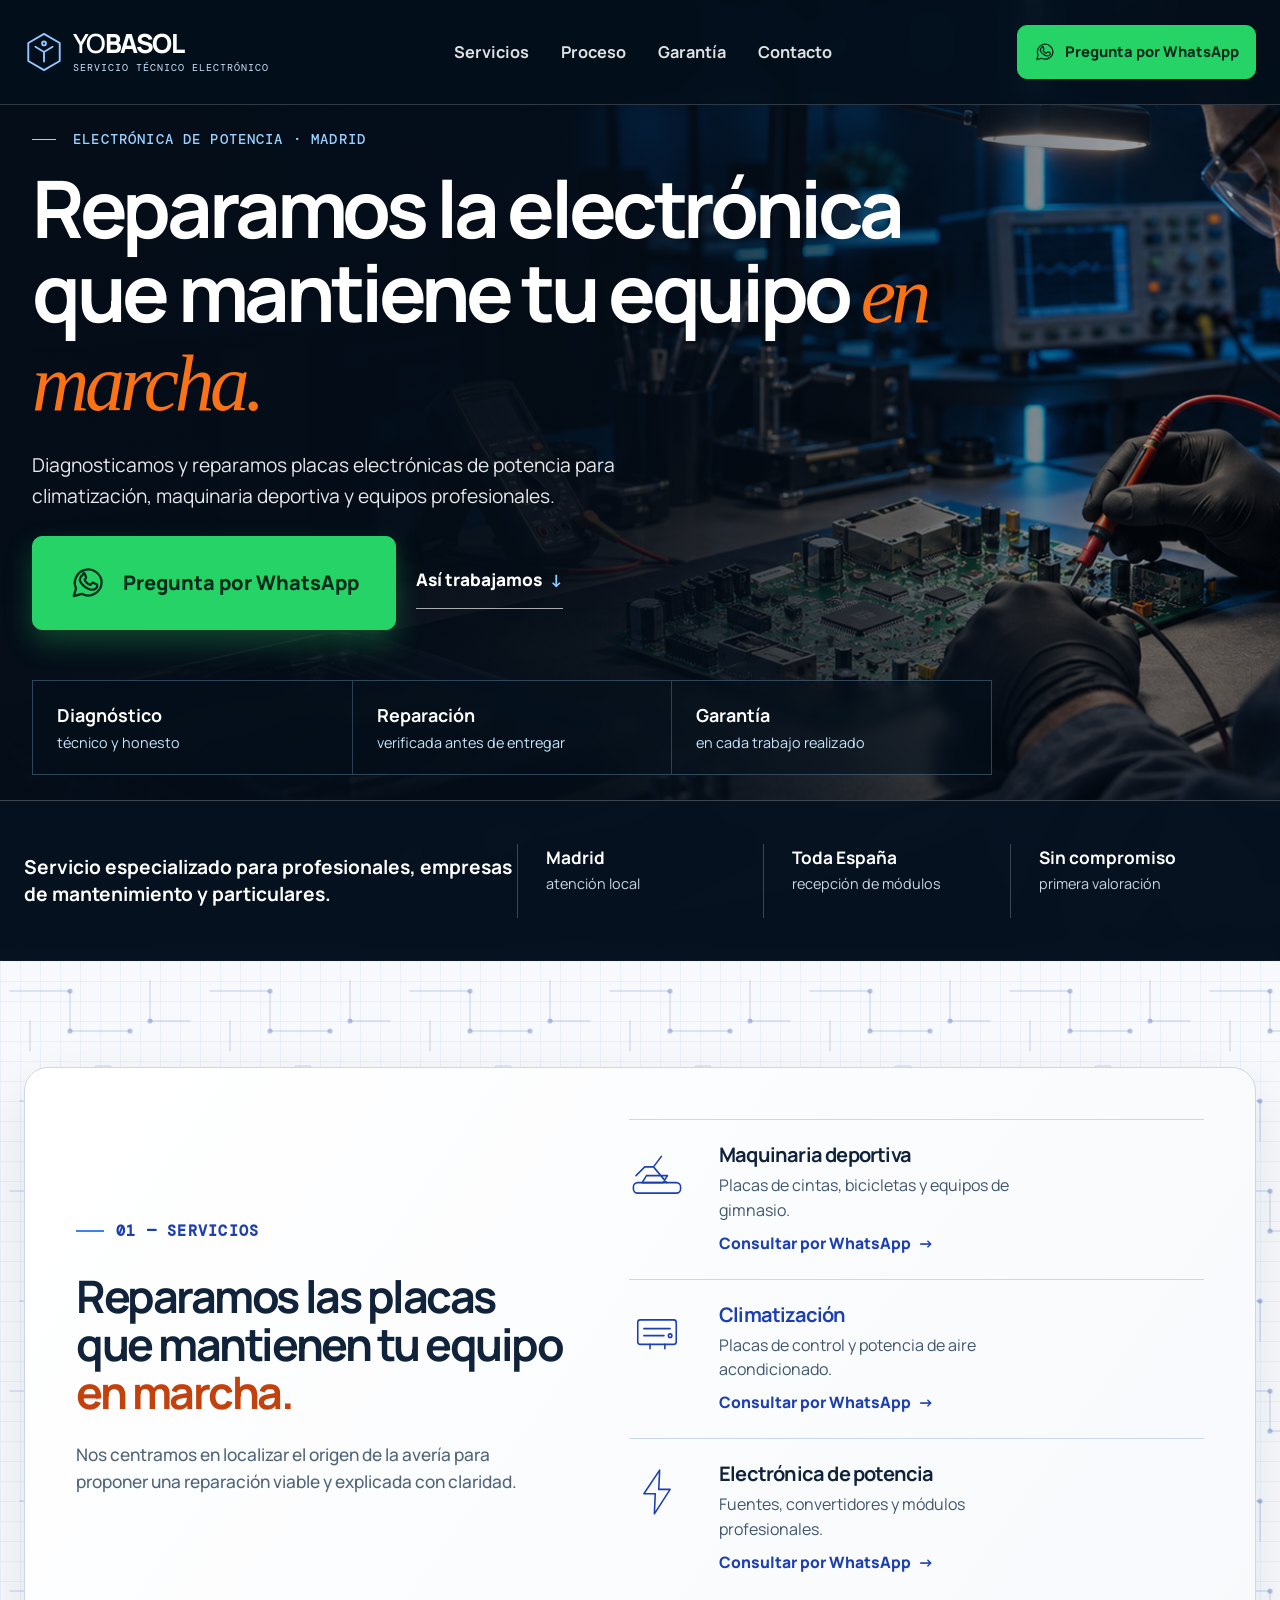
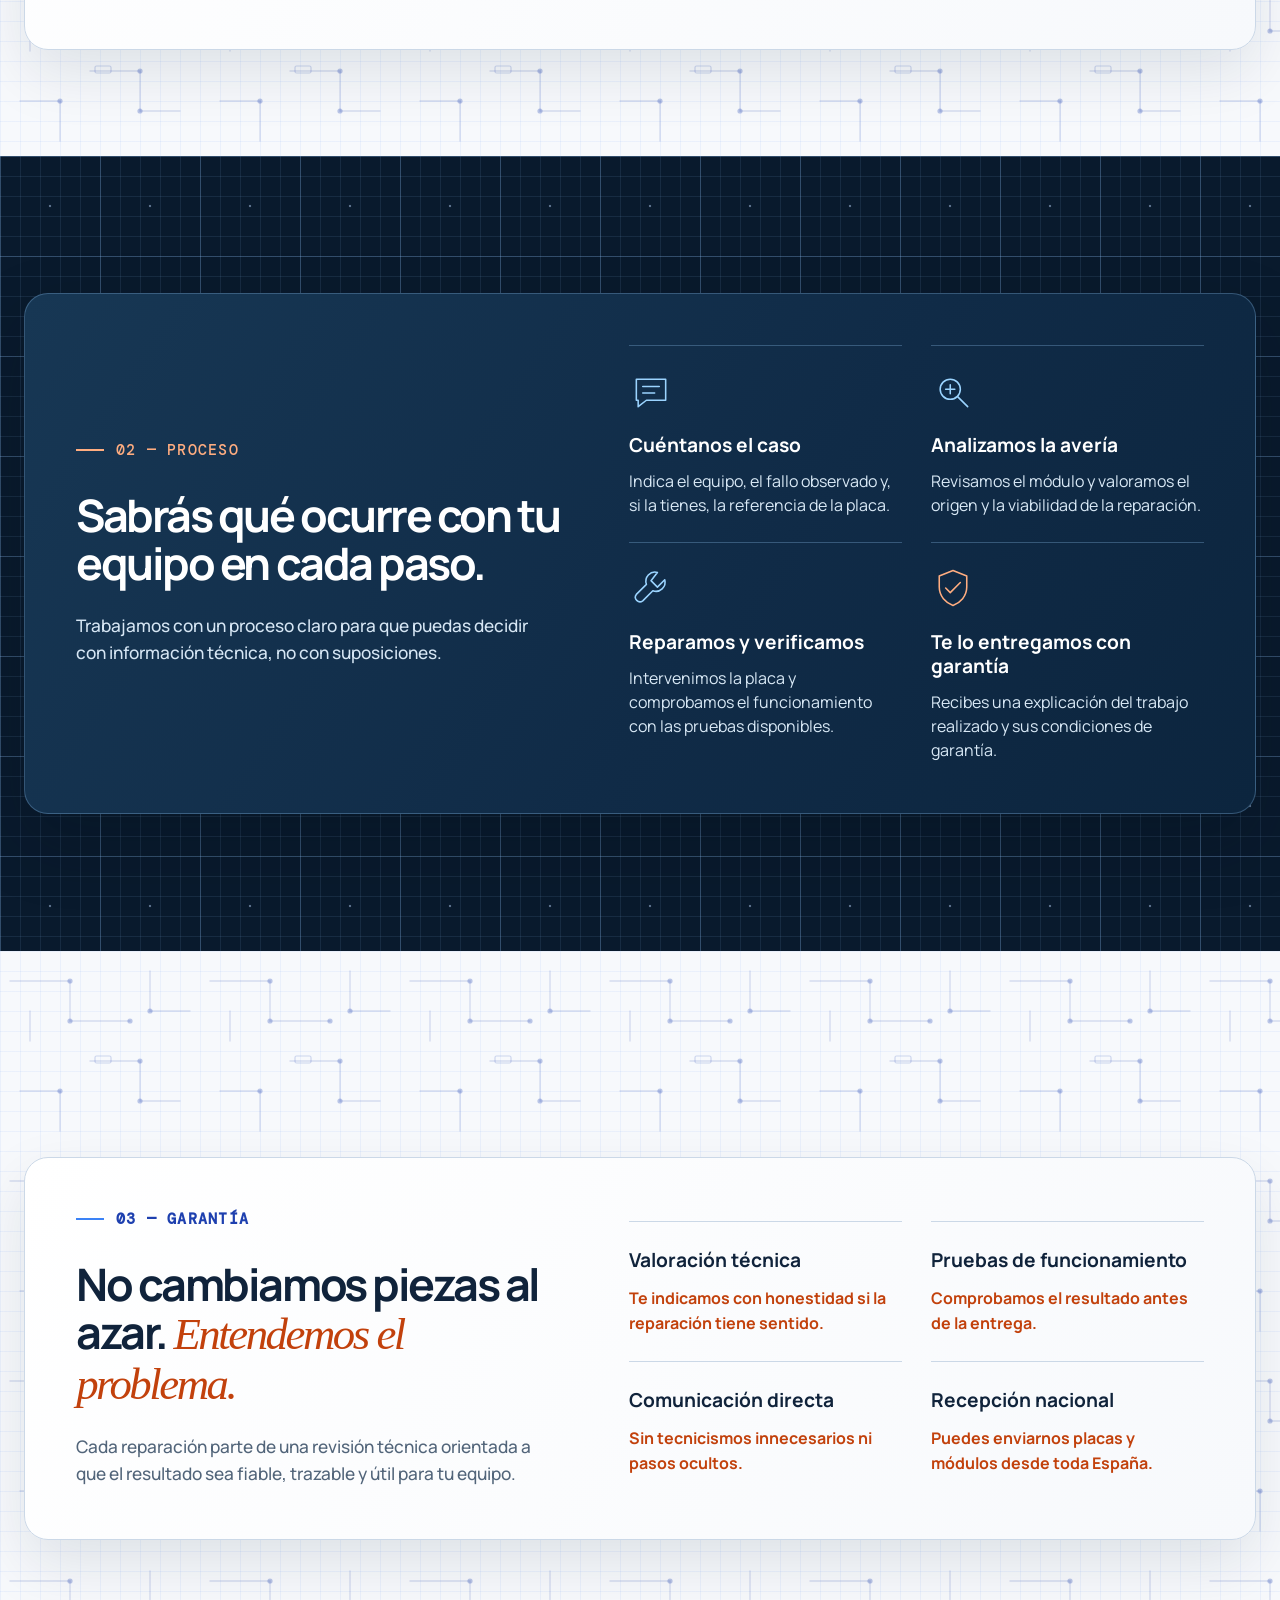
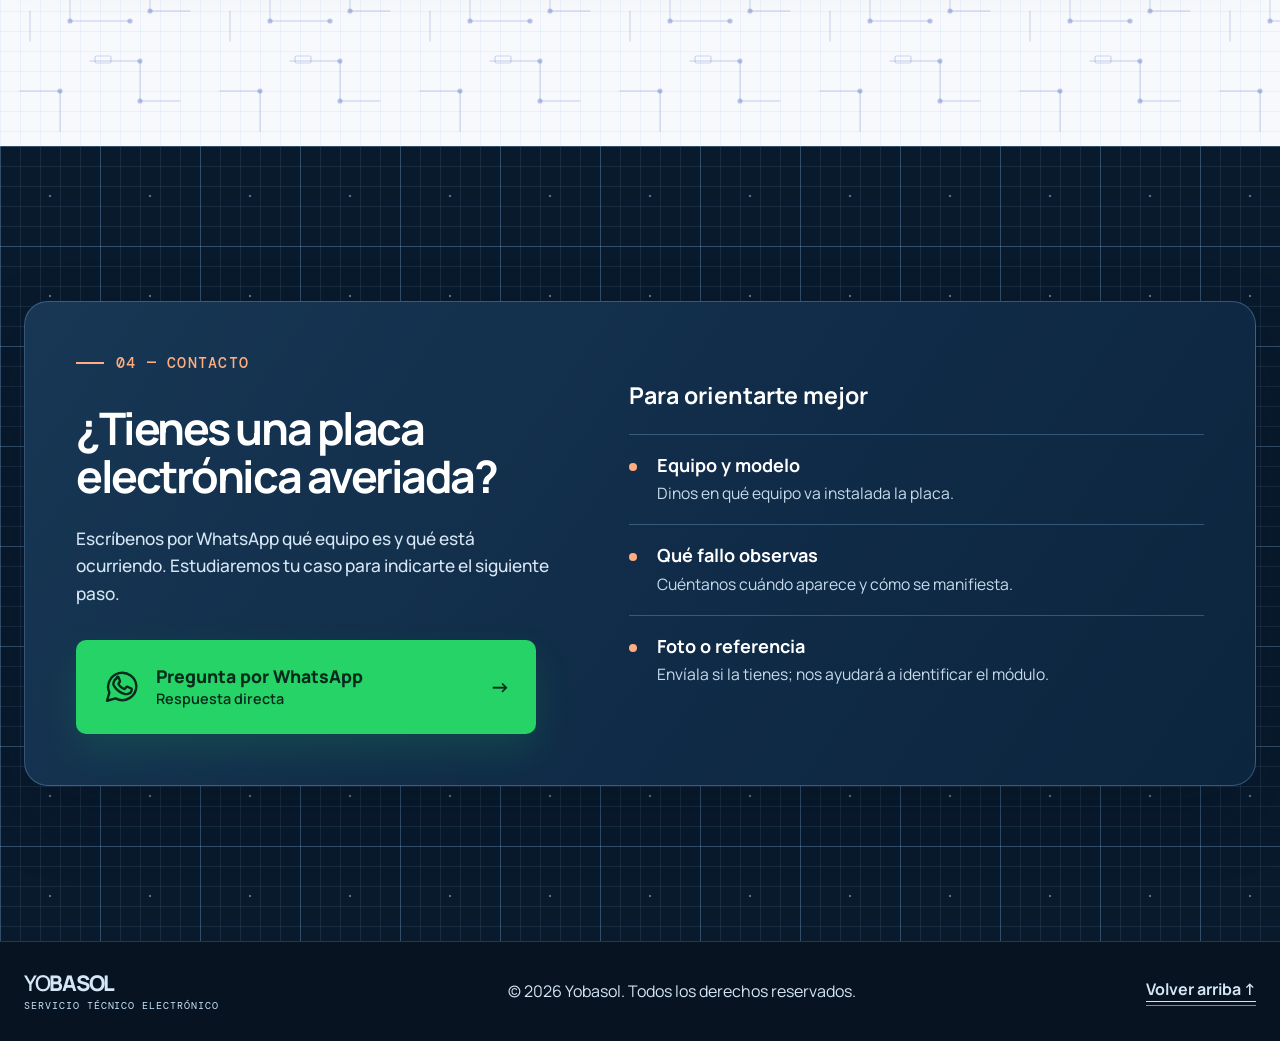
==== commit 41055843: "Destacar en naranja el cierre de los títulos" ====
--- a/frontend/index.html
+++ b/frontend/index.html
@@ -46,7 +46,7 @@
 
       <section class="proof-band grid-bg" aria-label="Cobertura de Yobasol"><div class="container proof-grid"><p>Servicio especializado para profesionales, empresas de mantenimiento y particulares.</p><div><strong>Madrid</strong><span>atención local</span></div><div><strong>Toda España</strong><span>recepción de módulos</span></div><div><strong>Sin compromiso</strong><span>primera valoración</span></div></div></section>
 
-      <section class="section services grid-bg" id="servicios" aria-labelledby="services-title"><div class="container light-card"><div class="section-heading light-intro reveal"><div><p class="eyebrow">01 — Servicios</p><h2 id="services-title">Reparamos las placas que mantienen tu equipo en marcha.</h2></div><p>Nos centramos en localizar el origen de la avería para proponer una reparación viable y explicada con claridad.</p></div><div class="service-grid">
+      <section class="section services grid-bg" id="servicios" aria-labelledby="services-title"><div class="container light-card"><div class="section-heading light-intro reveal"><div><p class="eyebrow">01 — Servicios</p><h2 id="services-title">Reparamos las placas que mantienen tu equipo <span class="services-title-accent">en marcha.</span></h2></div><p>Nos centramos en localizar el origen de la avería para proponer una reparación viable y explicada con claridad.</p></div><div class="service-grid">
         <article class="service-card reveal"><span class="service-number">01</span><svg class="service-icon" viewBox="0 0 64 64" aria-hidden="true"><rect x="5" y="43" width="54" height="12" rx="5"/><path d="m43 43-15-18H18L8 35m20-10 9-12M20 35h24l-5 8H15l5-8"/></svg><h3>Maquinaria deportiva</h3><p>Placas de cintas, bicicletas y equipos de gimnasio.</p><a href="https://wa.me/34674901278" target="_blank" rel="noopener noreferrer">Consultar por WhatsApp <span aria-hidden="true">→</span></a></article>
         <article class="service-card service-card--accent reveal"><span class="service-number">02</span><svg class="service-icon" viewBox="0 0 64 64" aria-hidden="true"><rect x="10" y="17" width="44" height="28" rx="3"/><path d="M17 27h30M17 35h23M24 45v5m17-5v5"/><circle cx="47" cy="35" r="2"/></svg><h3>Climatización</h3><p>Placas de control y potencia de aire acondicionado.</p><a href="https://wa.me/34674901278" target="_blank" rel="noopener noreferrer">Consultar por WhatsApp <span aria-hidden="true">→</span></a></article>
         <article class="service-card reveal"><span class="service-number">03</span><svg class="service-icon" viewBox="0 0 64 64" aria-hidden="true"><path d="M35 7 17 34h13l-1 23 18-28H34l1-22Z"/></svg><h3>Electrónica de potencia</h3><p>Fuentes, convertidores y módulos profesionales.</p><a href="https://wa.me/34674901278" target="_blank" rel="noopener noreferrer">Consultar por WhatsApp <span aria-hidden="true">→</span></a></article>
--- a/frontend/css/mobile-fixes.css
+++ b/frontend/css/mobile-fixes.css
@@ -157,6 +157,10 @@
     font-size: clamp(4rem, 6.2vw, 6.5rem);
   }
 
+  .hero h1 em {
+    color: var(--focus);
+  }
+
   .hero-copy {
     max-width: 660px;
     margin-bottom: 0;
@@ -313,6 +317,10 @@
   }
 
   .guarantee h2 em {
+    color: var(--orange);
+  }
+
+  .services-title-accent {
     color: var(--orange);
   }
 
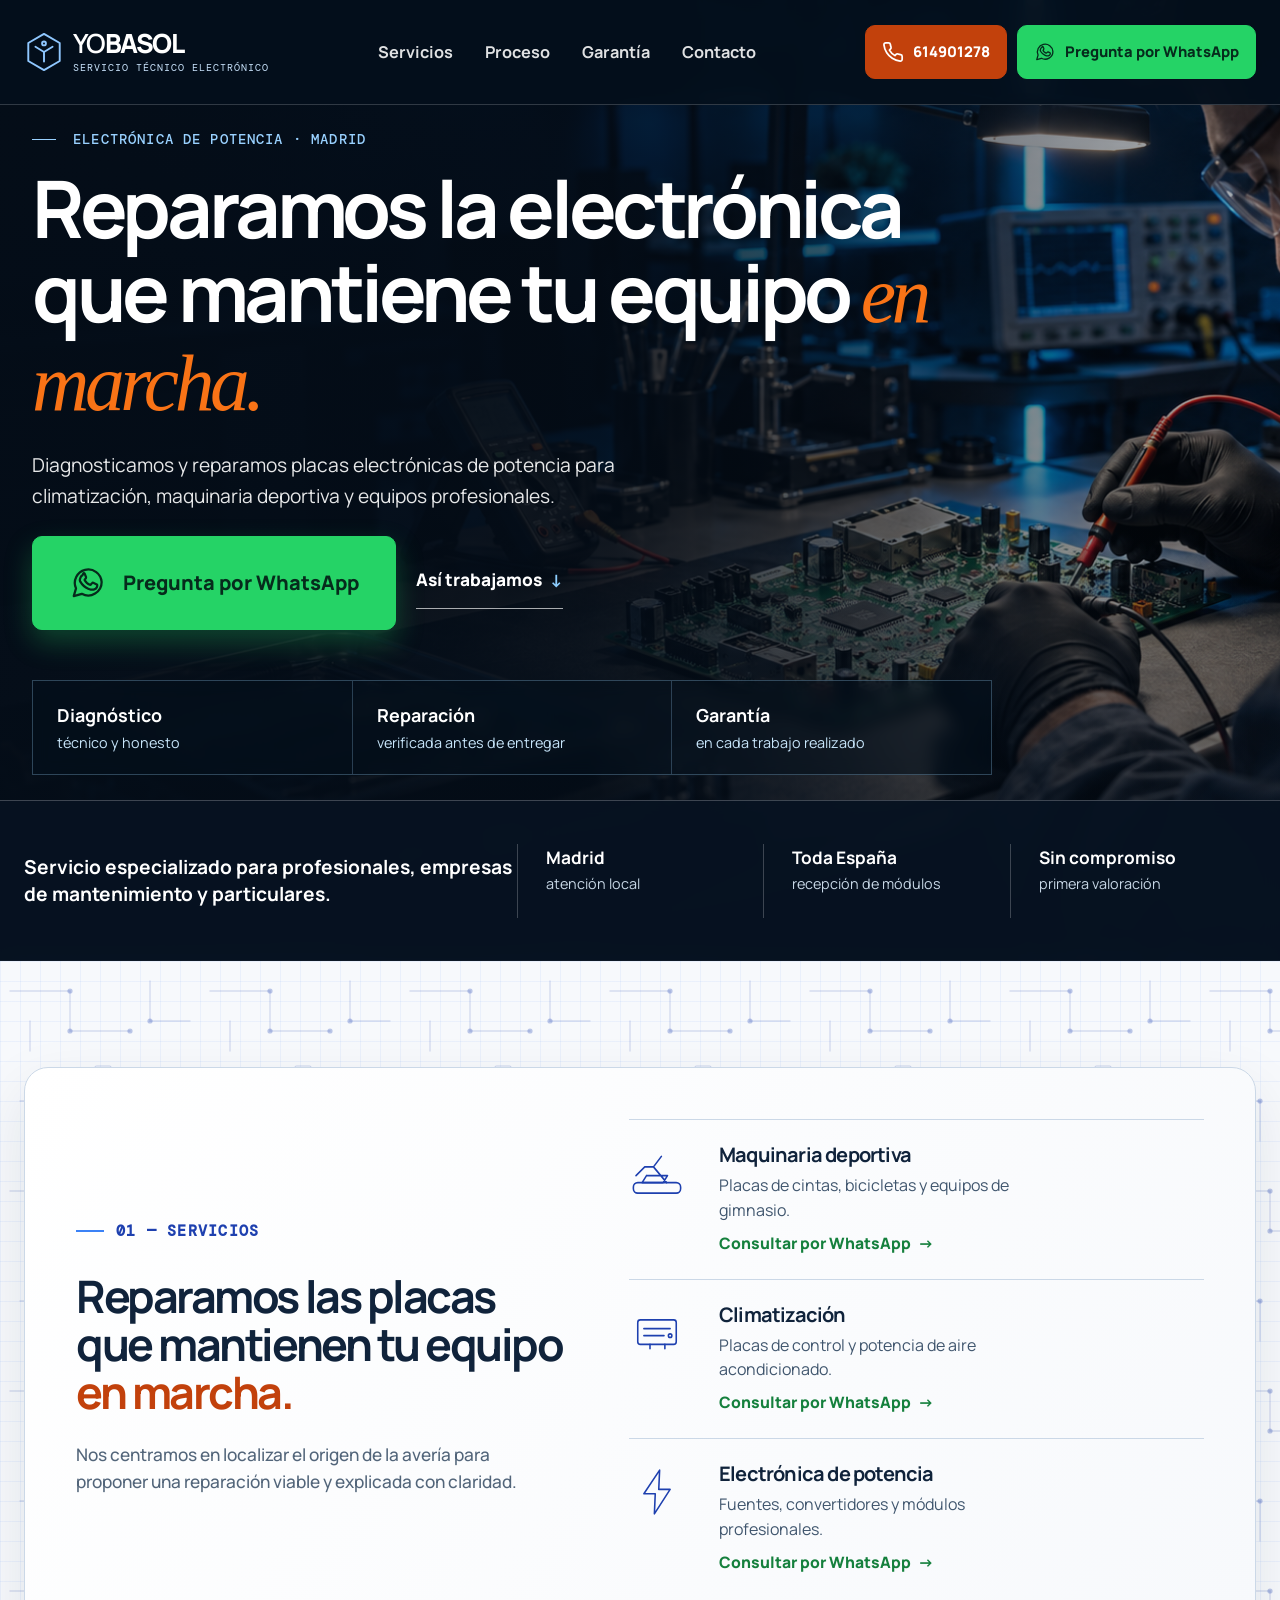
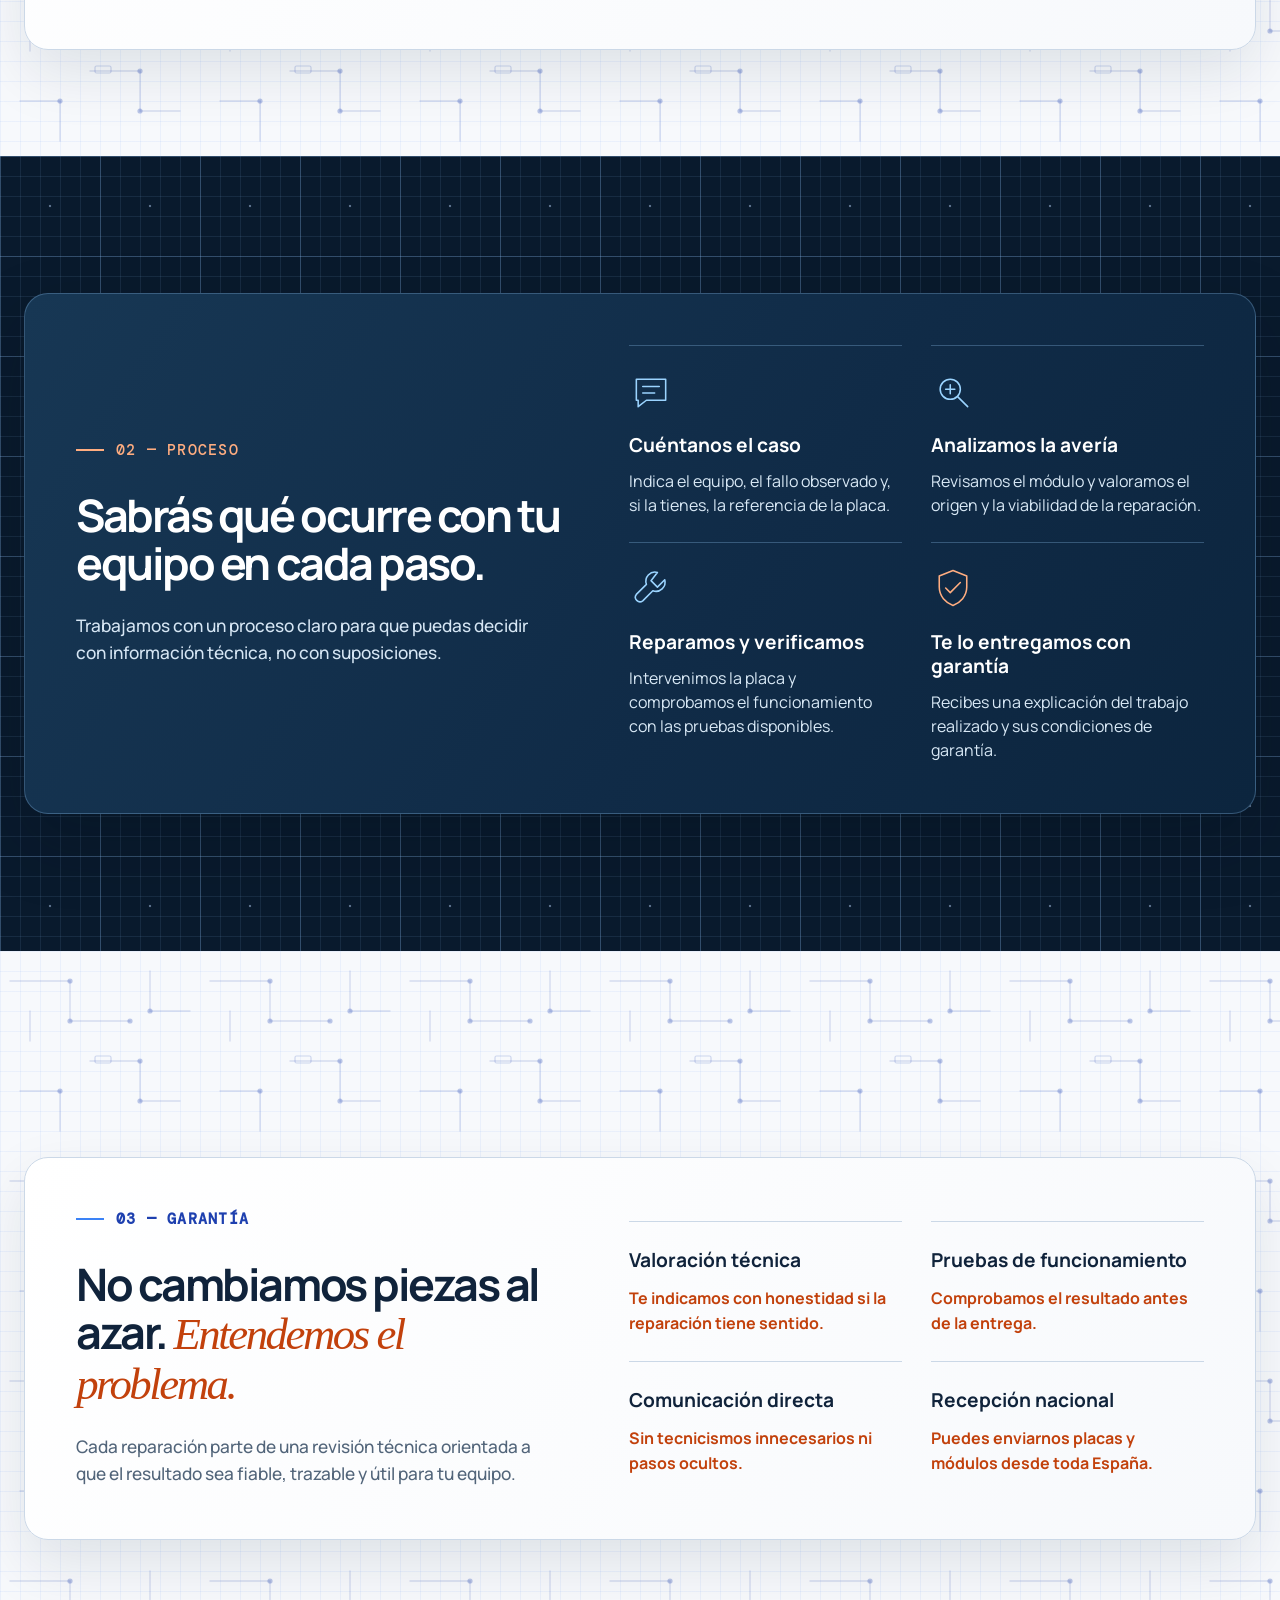
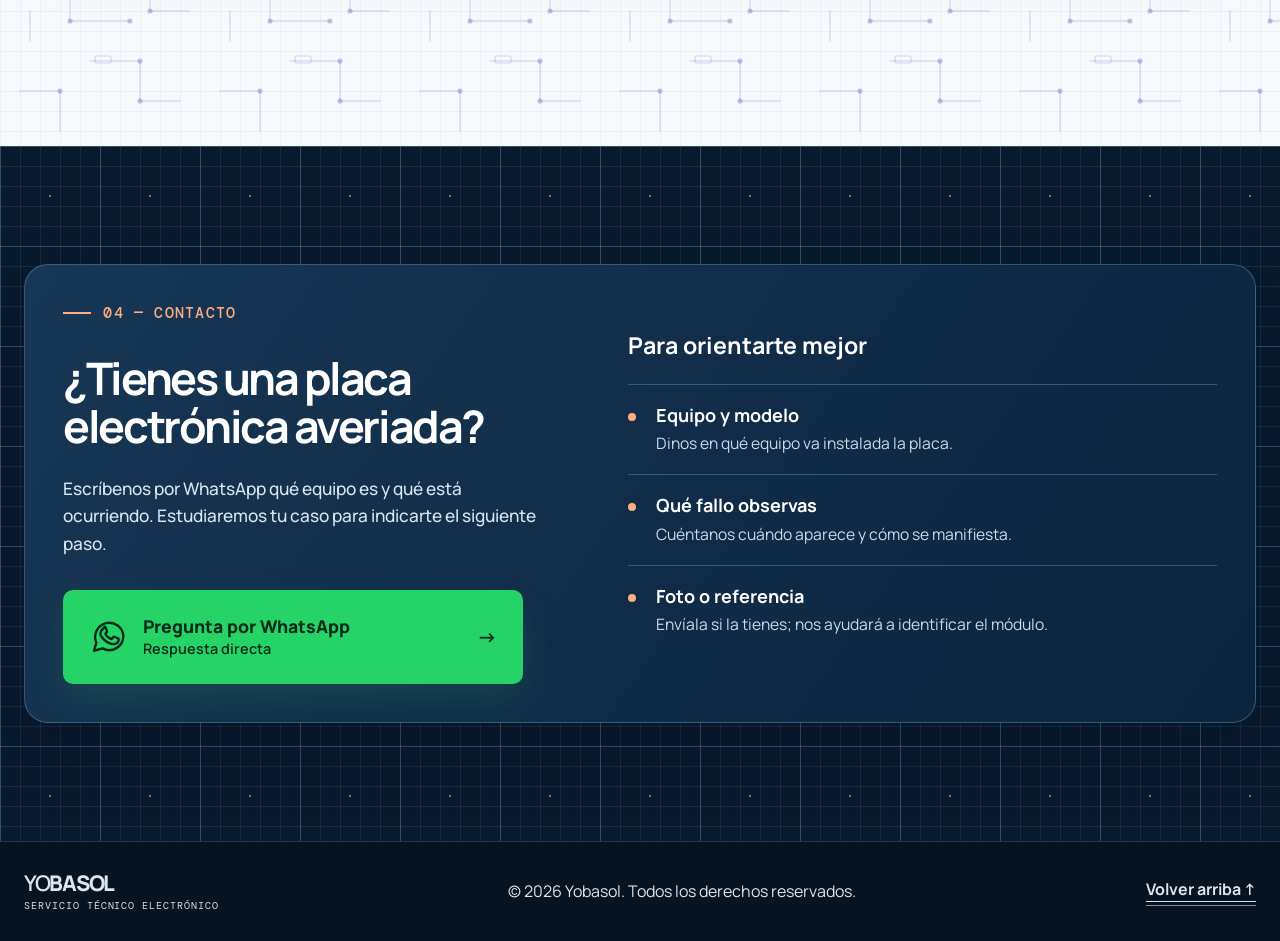
==== commit 39bfe8d4: "Mejorar diseño móvil, contacto y SEO de la web" ====
--- a/frontend/index.html
+++ b/frontend/index.html
@@ -1,106 +1,278 @@
 <!doctype html>
 <html lang="es">
-  <head>
-    <meta charset="UTF-8" />
-    <meta name="viewport" content="width=device-width, initial-scale=1.0" />
-    <meta name="description" content="Diagnóstico y reparación de placas electrónicas de potencia para profesionales y empresas." />
-    <title>Yobasol | Reparación de electrónica de potencia</title>
-    <link rel="preconnect" href="https://fonts.googleapis.com" />
-    <link rel="preconnect" href="https://fonts.gstatic.com" crossorigin />
-    <link href="https://fonts.googleapis.com/css2?family=DM+Mono:wght@400;500&family=Manrope:wght@400;500;600;700;800&display=swap" rel="stylesheet" />
-    <link rel="stylesheet" href="css/style.css" />
-    <link rel="stylesheet" href="css/mobile-fixes.css" />
-    <script src="js/main.js" defer></script>
-  </head>
-  <body>
-    <a class="skip-link" href="#contenido">Saltar al contenido</a>
-
-    <header class="site-header" id="inicio">
-      <div class="container navigation">
-        <div class="brand-contact">
-          <a class="brand" href="#hero" aria-label="Yobasol, inicio">
-            <svg viewBox="0 0 42 42" aria-hidden="true"><path d="M21 2 37.5 11.5v19L21 40 4.5 30.5v-19L21 2Z"/><path d="M12 15.5 21 21l9-5.5M21 21v10"/><circle cx="21" cy="12" r="2"/></svg>
-            <span>YO<strong>BASOL</strong><small>Servicio técnico electrónico</small></span>
-          </a>
-        </div>
-        <nav class="main-nav" aria-label="Navegación principal">
-          <a href="#servicios">Servicios</a><a href="#proceso">Proceso</a><a href="#garantia">Garantía</a><a href="#contacto">Contacto</a>
-        </nav>
-        <div class="header-actions"><a class="button button--small" href="https://wa.me/34674901278" target="_blank" rel="noopener noreferrer"><svg class="header-whatsapp-icon" viewBox="0 0 32 32" aria-hidden="true"><path d="M27.5 15.2a11.3 11.3 0 0 1-16.7 9.9L4 27l1.9-6.5A11.3 11.3 0 1 1 27.5 15.2Z"/><path d="M11.2 9.7c-.4 0-.8.1-1 .6-.3.6-1.1 2.5-1.1 3.1 0 .6.2 1.1.4 1.5.3.5 2.7 4.4 6.7 6 .9.4 1.6.6 2.1.7.9.1 1.8.1 2.5-.1.8-.2 2.4-1 2.7-2 .3-1 .3-1.8.2-2s-.4-.3-.8-.5l-2.5-1.2c-.4-.2-.7-.1-1 .3l-1 1.2c-.2.3-.5.3-.8.2a8.7 8.7 0 0 1-2.6-1.6 9.7 9.7 0 0 1-1.8-2.3c-.2-.3 0-.5.2-.7l.5-.6c.2-.2.3-.4.4-.7.1-.2 0-.5 0-.7l-1.1-2.7c-.2-.5-.5-.5-.9-.5Z"/></svg>Pregunta por WhatsApp <span aria-hidden="true">→</span></a></div>
-      </div>
-    </header>
-
-    <main id="contenido">
-      <section class="hero" id="hero" aria-labelledby="hero-title">
-        <div class="hero-image" role="img" aria-label="Técnico revisando una placa electrónica"></div>
-        <div class="hero-overlay"></div>
-        <img class="hero-image-mobile" src="assets/images/hero-laboratorio.png" width="1672" height="941" alt="Técnico revisando una placa electrónica" />
-        <div class="container hero-content">
-          <p class="eyebrow eyebrow--light"><span></span> Electrónica de potencia · Madrid</p>
-          <h1 id="hero-title">Reparamos la electrónica que mantiene tu equipo <em>en marcha.</em></h1>
-          <p class="hero-copy">Diagnosticamos y reparamos placas electrónicas de potencia para climatización, maquinaria deportiva y equipos profesionales.</p>
-          <div class="hero-actions"><a class="button" href="https://wa.me/34674901278" target="_blank" rel="noopener noreferrer"><svg class="hero-whatsapp-icon" viewBox="0 0 32 32" aria-hidden="true"><path d="M27.5 15.2a11.3 11.3 0 0 1-16.7 9.9L4 27l1.9-6.5A11.3 11.3 0 1 1 27.5 15.2Z"/><path d="M11.2 9.7c-.4 0-.8.1-1 .6-.3.6-1.1 2.5-1.1 3.1 0 .6.2 1.1.4 1.5.3.5 2.7 4.4 6.7 6 .9.4 1.6.6 2.1.7.9.1 1.8.1 2.5-.1.8-.2 2.4-1 2.7-2 .3-1 .3-1.8.2-2s-.4-.3-.8-.5l-2.5-1.2c-.4-.2-.7-.1-1 .3l-1 1.2c-.2.3-.5.3-.8.2a8.7 8.7 0 0 1-2.6-1.6 9.7 9.7 0 0 1-1.8-2.3c-.2-.3 0-.5.2-.7l.5-.6c.2-.2.3-.4.4-.7.1-.2 0-.5 0-.7l-1.1-2.7c-.2-.5-.5-.5-.9-.5Z"/></svg>Pregunta por WhatsApp <span aria-hidden="true">→</span></a><a class="hero-link hero-link--secondary" href="#proceso">Así trabajamos <span aria-hidden="true">↓</span></a></div>
-          <ul class="trust-list" aria-label="Compromisos de Yobasol"><li><strong>Diagnóstico</strong><span>técnico y honesto</span></li><li><strong>Reparación</strong><span>verificada antes de entregar</span></li><li><strong>Garantía</strong><span>en cada trabajo realizado</span></li></ul>
-        </div>
-      </section>
-
-      <section class="proof-band grid-bg" aria-label="Cobertura de Yobasol"><div class="container proof-grid"><p>Servicio especializado para profesionales, empresas de mantenimiento y particulares.</p><div><strong>Madrid</strong><span>atención local</span></div><div><strong>Toda España</strong><span>recepción de módulos</span></div><div><strong>Sin compromiso</strong><span>primera valoración</span></div></div></section>
-
-      <section class="section services grid-bg" id="servicios" aria-labelledby="services-title"><div class="container light-card"><div class="section-heading light-intro reveal"><div><p class="eyebrow">01 — Servicios</p><h2 id="services-title">Reparamos las placas que mantienen tu equipo <span class="services-title-accent">en marcha.</span></h2></div><p>Nos centramos en localizar el origen de la avería para proponer una reparación viable y explicada con claridad.</p></div><div class="service-grid">
-        <article class="service-card reveal"><span class="service-number">01</span><svg class="service-icon" viewBox="0 0 64 64" aria-hidden="true"><rect x="5" y="43" width="54" height="12" rx="5"/><path d="m43 43-15-18H18L8 35m20-10 9-12M20 35h24l-5 8H15l5-8"/></svg><h3>Maquinaria deportiva</h3><p>Placas de cintas, bicicletas y equipos de gimnasio.</p><a href="https://wa.me/34674901278" target="_blank" rel="noopener noreferrer">Consultar por WhatsApp <span aria-hidden="true">→</span></a></article>
-        <article class="service-card service-card--accent reveal"><span class="service-number">02</span><svg class="service-icon" viewBox="0 0 64 64" aria-hidden="true"><rect x="10" y="17" width="44" height="28" rx="3"/><path d="M17 27h30M17 35h23M24 45v5m17-5v5"/><circle cx="47" cy="35" r="2"/></svg><h3>Climatización</h3><p>Placas de control y potencia de aire acondicionado.</p><a href="https://wa.me/34674901278" target="_blank" rel="noopener noreferrer">Consultar por WhatsApp <span aria-hidden="true">→</span></a></article>
-        <article class="service-card reveal"><span class="service-number">03</span><svg class="service-icon" viewBox="0 0 64 64" aria-hidden="true"><path d="M35 7 17 34h13l-1 23 18-28H34l1-22Z"/></svg><h3>Electrónica de potencia</h3><p>Fuentes, convertidores y módulos profesionales.</p><a href="https://wa.me/34674901278" target="_blank" rel="noopener noreferrer">Consultar por WhatsApp <span aria-hidden="true">→</span></a></article>
-      </div></div></section>
-
-      <section class="section process grid-bg grid-bg--technical" id="proceso" aria-labelledby="process-title">
-        <div class="container process-layout technical-card">
-          <div class="process-intro technical-intro reveal">
-            <p class="eyebrow eyebrow--light">02 — Proceso</p>
-            <h2 id="process-title">Sabrás qué ocurre con tu equipo en cada paso.</h2>
-            <p>Trabajamos con un proceso claro para que puedas decidir con información técnica, no con suposiciones.</p>
+
+<head>
+  <meta charset="UTF-8" />
+  <meta name="viewport" content="width=device-width, initial-scale=1.0" />
+  <meta name="description"
+    content="Diagnóstico y reparación de placas electrónicas para climatización, maquinaria deportiva y electrónica de potencia. Atención en Madrid y recepción desde toda España." />
+  <title>Reparación de placas electrónicas en Madrid | Yobasol</title>
+  <link rel="preconnect" href="https://fonts.googleapis.com" />
+  <link rel="preconnect" href="https://fonts.gstatic.com" crossorigin />
+  <link
+    href="https://fonts.googleapis.com/css2?family=DM+Mono:wght@400;500&family=Manrope:wght@400;500;600;700;800&display=swap"
+    rel="stylesheet" />
+  <link rel="stylesheet" href="css/style.css" />
+  <link rel="stylesheet" href="css/mobile-fixes.css" />
+  <script src="js/main.js" defer></script>
+</head>
+
+<body>
+  <a class="skip-link" href="#contenido">Saltar al contenido</a>
+
+  <header class="site-header" id="inicio">
+    <div class="container navigation">
+      <div class="brand-contact">
+        <a class="brand" href="#hero" aria-label="Yobasol, inicio">
+          <svg viewBox="0 0 42 42" aria-hidden="true">
+            <path d="M21 2 37.5 11.5v19L21 40 4.5 30.5v-19L21 2Z" />
+            <path d="M12 15.5 21 21l9-5.5M21 21v10" />
+            <circle cx="21" cy="12" r="2" />
+          </svg>
+          <span>YO<strong>BASOL</strong><small>Servicio técnico electrónico</small></span>
+        </a>
+      </div>
+      <nav class="main-nav" aria-label="Navegación principal">
+        <a href="#servicios">Servicios</a><a href="#proceso">Proceso</a><a href="#garantia">Garantía</a><a
+          href="#contacto">Contacto</a>
+      </nav>
+      <div class="header-actions"><a class="button button--small header-call" href="tel:+34614901278" aria-label="Llamar al 614901278"><svg class="header-call-icon" viewBox="0 0 24 24" aria-hidden="true"><path d="M22 16.92v3a2 2 0 0 1-2.18 2 19.79 19.79 0 0 1-8.63-3.07 19.5 19.5 0 0 1-6-6 19.79 19.79 0 0 1-3.07-8.67A2 2 0 0 1 4.11 2h3a2 2 0 0 1 2 1.72c.12.96.36 1.9.7 2.79a2 2 0 0 1-.45 2.11L8.09 9.89a16 16 0 0 0 6 6l1.27-1.27a2 2 0 0 1 2.11-.45c.89.34 1.83.58 2.79.7A2 2 0 0 1 22 16.92Z" /></svg><span class="header-call-number">614901278</span></a><a class="button button--small header-whatsapp" href="https://wa.me/34614901278" aria-label="Contactar por WhatsApp" target="_blank"
+          rel="noopener noreferrer"><svg class="header-whatsapp-icon" viewBox="0 0 32 32" aria-hidden="true">
+            <path d="M27.5 15.2a11.3 11.3 0 0 1-16.7 9.9L4 27l1.9-6.5A11.3 11.3 0 1 1 27.5 15.2Z" />
+            <path
+              d="M11.2 9.7c-.4 0-.8.1-1 .6-.3.6-1.1 2.5-1.1 3.1 0 .6.2 1.1.4 1.5.3.5 2.7 4.4 6.7 6 .9.4 1.6.6 2.1.7.9.1 1.8.1 2.5-.1.8-.2 2.4-1 2.7-2 .3-1 .3-1.8.2-2s-.4-.3-.8-.5l-2.5-1.2c-.4-.2-.7-.1-1 .3l-1 1.2c-.2.3-.5.3-.8.2a8.7 8.7 0 0 1-2.6-1.6 9.7 9.7 0 0 1-1.8-2.3c-.2-.3 0-.5.2-.7l.5-.6c.2-.2.3-.4.4-.7.1-.2 0-.5 0-.7l-1.1-2.7c-.2-.5-.5-.5-.9-.5Z" />
+          </svg><span class="header-whatsapp-text">Pregunta por WhatsApp</span> <span aria-hidden="true">→</span></a></div>
+    </div>
+  </header>
+
+  <main id="contenido">
+    <section class="hero" id="hero" aria-labelledby="hero-title">
+      <div class="hero-image" role="img" aria-label="Técnico revisando una placa electrónica"></div>
+      <div class="hero-overlay"></div>
+      <img class="hero-image-mobile" src="assets/images/hero-laboratorio.png" width="1672" height="941"
+        alt="Técnico revisando una placa electrónica" />
+      <div class="container hero-content">
+        <p class="eyebrow eyebrow--light"><span></span> Electrónica de potencia · Madrid</p>
+        <h1 id="hero-title">Reparamos la electrónica que mantiene tu equipo <em>en marcha.</em></h1>
+        <p class="hero-copy">Diagnosticamos y reparamos placas electrónicas de potencia para climatización, maquinaria
+          deportiva y equipos profesionales.</p>
+        <div class="hero-actions"><a class="button" href="https://wa.me/34614901278" target="_blank"
+            rel="noopener noreferrer"><svg class="hero-whatsapp-icon" viewBox="0 0 32 32" aria-hidden="true">
+              <path d="M27.5 15.2a11.3 11.3 0 0 1-16.7 9.9L4 27l1.9-6.5A11.3 11.3 0 1 1 27.5 15.2Z" />
+              <path
+                d="M11.2 9.7c-.4 0-.8.1-1 .6-.3.6-1.1 2.5-1.1 3.1 0 .6.2 1.1.4 1.5.3.5 2.7 4.4 6.7 6 .9.4 1.6.6 2.1.7.9.1 1.8.1 2.5-.1.8-.2 2.4-1 2.7-2 .3-1 .3-1.8.2-2s-.4-.3-.8-.5l-2.5-1.2c-.4-.2-.7-.1-1 .3l-1 1.2c-.2.3-.5.3-.8.2a8.7 8.7 0 0 1-2.6-1.6 9.7 9.7 0 0 1-1.8-2.3c-.2-.3 0-.5.2-.7l.5-.6c.2-.2.3-.4.4-.7.1-.2 0-.5 0-.7l-1.1-2.7c-.2-.5-.5-.5-.9-.5Z" />
+            </svg>Pregunta por WhatsApp <span aria-hidden="true">→</span></a><a class="hero-link hero-link--secondary"
+            href="#proceso">Así trabajamos <span aria-hidden="true">↓</span></a></div>
+        <ul class="trust-list" aria-label="Compromisos de Yobasol">
+          <li><strong>Diagnóstico</strong><span>técnico y honesto</span></li>
+          <li><strong>Reparación</strong><span>verificada antes de entregar</span></li>
+          <li><strong>Garantía</strong><span>en cada trabajo realizado</span></li>
+        </ul>
+      </div>
+    </section>
+
+    <section class="proof-band grid-bg" aria-label="Cobertura de Yobasol">
+      <div class="container proof-grid">
+        <p>Servicio especializado para profesionales, empresas de mantenimiento y particulares.</p>
+        <div><strong>Madrid</strong><span>atención local</span></div>
+        <div><strong>Toda España</strong><span>recepción de módulos</span></div>
+        <div><strong>Sin compromiso</strong><span>primera valoración</span></div>
+      </div>
+    </section>
+
+    <section class="section services grid-bg" id="servicios" aria-labelledby="services-title">
+      <div class="container light-card">
+        <div class="section-heading light-intro reveal">
+          <div>
+            <p class="eyebrow">01 — Servicios</p>
+            <h2 id="services-title">Reparamos las placas que mantienen tu equipo <span class="services-title-accent">en
+                marcha.</span></h2>
           </div>
-          <ol class="process-list" aria-label="Cómo trabajamos">
-            <li class="reveal">
-              <span>01</span>
-              <div>
-                <svg class="process-icon" viewBox="0 0 48 48" aria-hidden="true"><path d="M8 10h32v23H19l-9 7v-7H8z"/><path d="M15 18h18M15 25h13"/></svg>
-                <h3>Cuéntanos el caso</h3>
-                <p>Indica el equipo, el fallo observado y, si la tienes, la referencia de la placa.</p>
-              </div>
-            </li>
-            <li class="reveal">
-              <span>02</span>
-              <div>
-                <svg class="process-icon" viewBox="0 0 48 48" aria-hidden="true"><circle cx="21" cy="21" r="11"/><path d="m29 29 11 11M16 21h10M21 16v10"/></svg>
-                <h3>Analizamos la avería</h3>
-                <p>Revisamos el módulo y valoramos el origen y la viabilidad de la reparación.</p>
-              </div>
-            </li>
-            <li class="reveal">
-              <span>03</span>
-              <div>
-                <svg class="process-icon" viewBox="0 0 48 48" aria-hidden="true"><path d="M31 7a10 10 0 0 0-12 13L8 31a5 5 0 0 0 7 7l11-11A10 10 0 0 0 39 15l-8 8-7-7z"/></svg>
-                <h3>Reparamos y verificamos</h3>
-                <p>Intervenimos la placa y comprobamos el funcionamiento con las pruebas disponibles.</p>
-              </div>
-            </li>
-            <li class="reveal">
-              <span>04</span>
-              <div>
-                <svg class="process-icon" viewBox="0 0 48 48" aria-hidden="true"><path d="m24 5 15 6v12c0 10-7 17-15 20C16 40 9 33 9 23V11z"/><path d="m16 24 5 5 11-11"/></svg>
-                <h3>Te lo entregamos con garantía</h3>
-                <p>Recibes una explicación del trabajo realizado y sus condiciones de garantía.</p>
-              </div>
-            </li>
-          </ol>
-        </div>
-      </section>
-
-      <section class="section guarantee grid-bg" id="garantia" aria-labelledby="guarantee-title"><div class="container guarantee-layout light-card"><div class="light-intro reveal"><p class="eyebrow">03 — Garantía</p><h2 id="guarantee-title">No cambiamos piezas al azar. <em>Entendemos el problema.</em></h2><p class="section-copy">Cada reparación parte de una revisión técnica orientada a que el resultado sea fiable, trazable y útil para tu equipo.</p></div><div class="benefit-grid reveal"><article><span>01</span><h3>Valoración técnica</h3><p>Te indicamos con honestidad si la reparación tiene sentido.</p></article><article><span>02</span><h3>Pruebas de funcionamiento</h3><p>Comprobamos el resultado antes de la entrega.</p></article><article><span>03</span><h3>Comunicación directa</h3><p>Sin tecnicismos innecesarios ni pasos ocultos.</p></article><article><span>04</span><h3>Recepción nacional</h3><p>Puedes enviarnos placas y módulos desde toda España.</p></article></div></div></section>
-
-      <section class="contact grid-bg grid-bg--technical" id="contacto" aria-labelledby="contact-title"><div class="container contact-layout"><div class="contact-copy technical-card reveal" id="contacto-info"><div class="contact-intro technical-intro"><p class="eyebrow eyebrow--light contact-section-label">04 — Contacto</p><h2 id="contact-title">¿Tienes una placa electrónica averiada?</h2><p>Escríbenos por WhatsApp qué equipo es y qué está ocurriendo. Estudiaremos tu caso para indicarte el siguiente paso.</p></div><a class="contact-whatsapp" href="https://wa.me/34674901278" target="_blank" rel="noopener noreferrer"><svg viewBox="0 0 32 32" aria-hidden="true"><path d="M27.5 15.2a11.3 11.3 0 0 1-16.7 9.9L4 27l1.9-6.5A11.3 11.3 0 1 1 27.5 15.2Z"/><path d="M11.2 9.7c-.4 0-.8.1-1 .6-.3.6-1.1 2.5-1.1 3.1 0 .6.2 1.1.4 1.5.3.5 2.7 4.4 6.7 6 .9.4 1.6.6 2.1.7.9.1 1.8.1 2.5-.1.8-.2 2.4-1 2.7-2 .3-1 .3-1.8.2-2s-.4-.3-.8-.5l-2.5-1.2c-.4-.2-.7-.1-1 .3l-1 1.2c-.2.3-.5.3-.8.2a8.7 8.7 0 0 1-2.6-1.6 9.7 9.7 0 0 1-1.8-2.3c-.2-.3 0-.5.2-.7l.5-.6c.2-.2.3-.4.4-.7.1-.2 0-.5 0-.7l-1.1-2.7c-.2-.5-.5-.5-.9-.5Z"/></svg><span>Pregunta por WhatsApp<br /><small>Respuesta directa</small></span><b aria-hidden="true">→</b></a><div class="contact-guidance" aria-label="Información útil para tu consulta"><strong>Para orientarte mejor</strong><ul><li><strong>Equipo y modelo</strong><span>Dinos en qué equipo va instalada la placa.</span></li><li><strong>Qué fallo observas</strong><span>Cuéntanos cuándo aparece y cómo se manifiesta.</span></li><li><strong>Foto o referencia</strong><span>Envíala si la tienes; nos ayudará a identificar el módulo.</span></li></ul></div></div><form class="contact-form" novalidate hidden><a class="form-whatsapp-shortcut" href="#contacto-info" aria-label="Ver contacto por WhatsApp"><svg viewBox="0 0 32 32" aria-hidden="true"><path d="M27.5 15.2a11.3 11.3 0 0 1-16.7 9.9L4 27l1.9-6.5A11.3 11.3 0 1 1 27.5 15.2Z"/><path d="M11.2 9.7c-.4 0-.8.1-1 .6-.3.6-1.1 2.5-1.1 3.1 0 .6.2 1.1.4 1.5.3.5 2.7 4.4 6.7 6 .9.4 1.6.6 2.1.7.9.1 1.8.1 2.5-.1.8-.2 2.4-1 2.7-2 .3-1 .3-1.8.2-2s-.4-.3-.8-.5l-2.5-1.2c-.4-.2-.7-.1-1 .3l-1 1.2c-.2.3-.5.3.8.2a8.7 8.7 0 0 1-2.6-1.6 9.7 9.7 0 0 1-1.8-2.3c-.2-.3 0-.5.2-.7l.5-.6c.2-.2.3-.4.4-.7.1-.2 0-.5 0-.7l-1.1-2.7c-.2-.5-.5-.5-.9-.5Z"/></svg></a><p class="eyebrow eyebrow--light contact-section-label--mobile">04 — Contacto</p><div class="form-heading"><p>Solicitud de diagnóstico</p><h3>Hablemos de tu equipo.</h3></div><div class="form-row"><label for="name">Nombre<input id="name" name="name" type="text" autocomplete="name" required /></label><label for="email">Email<input id="email" name="email" type="email" autocomplete="email" required /></label></div><div class="form-row"><label for="phone">Teléfono<input id="phone" name="phone" type="tel" autocomplete="tel" /></label><label for="service">Tipo de equipo<select id="service" name="service" required><option value="">Selecciona una opción</option><option>Maquinaria deportiva</option><option>Climatización</option><option>Electrónica de potencia</option><option>Otro equipo</option></select></label></div><label for="message">¿Qué ocurre?<textarea id="message" name="message" rows="4" required placeholder="Equipo, fallo observado y referencia de la placa si la conoces."></textarea></label><button class="button" type="submit">Solicitar diagnóstico <span aria-hidden="true">→</span></button><p class="form-note">Este formulario aún no envía datos: valida la solicitud para su futura conexión con la API.</p><p class="form-status" role="status" aria-live="polite"></p></form></div></section>
-    </main>
-
-    <footer class="site-footer"><div class="container footer-content"><a class="brand" href="#hero"><span>YO<strong>BASOL</strong><small>Servicio técnico electrónico</small></span></a><p>© <span id="year"></span> Yobasol. Todos los derechos reservados.</p><a href="#hero">Volver arriba ↑</a></div></footer>
-  </body>
+          <p>Nos centramos en localizar el origen de la avería para proponer una reparación viable y explicada con
+            claridad.</p>
+        </div>
+        <div class="service-grid">
+          <article class="service-card reveal"><span class="service-number">01</span><svg class="service-icon"
+              viewBox="0 0 64 64" aria-hidden="true">
+              <rect x="5" y="43" width="54" height="12" rx="5" />
+              <path d="m43 43-15-18H18L8 35m20-10 9-12M20 35h24l-5 8H15l5-8" />
+            </svg>
+            <h3>Maquinaria deportiva</h3>
+            <p>Placas de cintas, bicicletas y equipos de gimnasio.</p><a href="https://wa.me/34614901278"
+              target="_blank" rel="noopener noreferrer">Consultar por WhatsApp <span aria-hidden="true">→</span></a>
+          </article>
+          <article class="service-card service-card--accent reveal"><span class="service-number">02</span><svg
+              class="service-icon" viewBox="0 0 64 64" aria-hidden="true">
+              <rect x="10" y="17" width="44" height="28" rx="3" />
+              <path d="M17 27h30M17 35h23M24 45v5m17-5v5" />
+              <circle cx="47" cy="35" r="2" />
+            </svg>
+            <h3>Climatización</h3>
+            <p>Placas de control y potencia de aire acondicionado.</p><a href="https://wa.me/34614901278"
+              target="_blank" rel="noopener noreferrer">Consultar por WhatsApp <span aria-hidden="true">→</span></a>
+          </article>
+          <article class="service-card reveal"><span class="service-number">03</span><svg class="service-icon"
+              viewBox="0 0 64 64" aria-hidden="true">
+              <path d="M35 7 17 34h13l-1 23 18-28H34l1-22Z" />
+            </svg>
+            <h3>Electrónica de potencia</h3>
+            <p>Fuentes, convertidores y módulos profesionales.</p><a href="https://wa.me/34614901278" target="_blank"
+              rel="noopener noreferrer">Consultar por WhatsApp <span aria-hidden="true">→</span></a>
+          </article>
+        </div>
+      </div>
+    </section>
+
+    <section class="section process grid-bg grid-bg--technical" id="proceso" aria-labelledby="process-title">
+      <div class="container process-layout technical-card">
+        <div class="process-intro technical-intro reveal">
+          <p class="eyebrow eyebrow--light">02 — Proceso</p>
+          <h2 id="process-title">Sabrás qué ocurre con tu equipo en cada paso.</h2>
+          <p>Trabajamos con un proceso claro para que puedas decidir con información técnica, no con suposiciones.</p>
+        </div>
+        <ol class="process-list" aria-label="Cómo trabajamos">
+          <li class="reveal">
+            <span>01</span>
+            <div>
+              <svg class="process-icon" viewBox="0 0 48 48" aria-hidden="true">
+                <path d="M8 10h32v23H19l-9 7v-7H8z" />
+                <path d="M15 18h18M15 25h13" />
+              </svg>
+              <h3>Cuéntanos el caso</h3>
+              <p>Indica el equipo, el fallo observado y, si la tienes, la referencia de la placa.</p>
+            </div>
+          </li>
+          <li class="reveal">
+            <span>02</span>
+            <div>
+              <svg class="process-icon" viewBox="0 0 48 48" aria-hidden="true">
+                <circle cx="21" cy="21" r="11" />
+                <path d="m29 29 11 11M16 21h10M21 16v10" />
+              </svg>
+              <h3>Analizamos la avería</h3>
+              <p>Revisamos el módulo y valoramos el origen y la viabilidad de la reparación.</p>
+            </div>
+          </li>
+          <li class="reveal">
+            <span>03</span>
+            <div>
+              <svg class="process-icon" viewBox="0 0 48 48" aria-hidden="true">
+                <path d="M31 7a10 10 0 0 0-12 13L8 31a5 5 0 0 0 7 7l11-11A10 10 0 0 0 39 15l-8 8-7-7z" />
+              </svg>
+              <h3>Reparamos y verificamos</h3>
+              <p>Intervenimos la placa y comprobamos el funcionamiento con las pruebas disponibles.</p>
+            </div>
+          </li>
+          <li class="reveal">
+            <span>04</span>
+            <div>
+              <svg class="process-icon" viewBox="0 0 48 48" aria-hidden="true">
+                <path d="m24 5 15 6v12c0 10-7 17-15 20C16 40 9 33 9 23V11z" />
+                <path d="m16 24 5 5 11-11" />
+              </svg>
+              <h3>Te lo entregamos con garantía</h3>
+              <p>Recibes una explicación del trabajo realizado y sus condiciones de garantía.</p>
+            </div>
+          </li>
+        </ol>
+      </div>
+    </section>
+
+    <section class="section guarantee grid-bg" id="garantia" aria-labelledby="guarantee-title">
+      <div class="container guarantee-layout light-card">
+        <div class="light-intro reveal">
+          <p class="eyebrow">03 — Garantía</p>
+          <h2 id="guarantee-title">No cambiamos piezas al azar. <em>Entendemos el problema.</em></h2>
+          <p class="section-copy">Cada reparación parte de una revisión técnica orientada a que el resultado sea fiable,
+            trazable y útil para tu equipo.</p>
+        </div>
+        <div class="benefit-grid reveal">
+          <article><span>01</span>
+            <h3>Valoración técnica</h3>
+            <p>Te indicamos con honestidad si la reparación tiene sentido.</p>
+          </article>
+          <article><span>02</span>
+            <h3>Pruebas de funcionamiento</h3>
+            <p>Comprobamos el resultado antes de la entrega.</p>
+          </article>
+          <article><span>03</span>
+            <h3>Comunicación directa</h3>
+            <p>Sin tecnicismos innecesarios ni pasos ocultos.</p>
+          </article>
+          <article><span>04</span>
+            <h3>Recepción nacional</h3>
+            <p>Puedes enviarnos placas y módulos desde toda España.</p>
+          </article>
+        </div>
+      </div>
+    </section>
+
+    <section class="contact grid-bg grid-bg--technical" id="contacto" aria-labelledby="contact-title">
+      <div class="container contact-layout">
+        <div class="contact-copy technical-card reveal" id="contacto-info">
+          <div class="contact-intro technical-intro">
+            <p class="eyebrow eyebrow--light contact-section-label">04 — Contacto</p>
+            <h2 id="contact-title">¿Tienes una placa electrónica averiada?</h2>
+            <p>Escríbenos por WhatsApp qué equipo es y qué está ocurriendo. Estudiaremos tu caso para indicarte el
+              siguiente paso.</p>
+          </div><a class="contact-whatsapp" href="https://wa.me/34614901278" target="_blank"
+            rel="noopener noreferrer"><svg viewBox="0 0 32 32" aria-hidden="true">
+              <path d="M27.5 15.2a11.3 11.3 0 0 1-16.7 9.9L4 27l1.9-6.5A11.3 11.3 0 1 1 27.5 15.2Z" />
+              <path
+                d="M11.2 9.7c-.4 0-.8.1-1 .6-.3.6-1.1 2.5-1.1 3.1 0 .6.2 1.1.4 1.5.3.5 2.7 4.4 6.7 6 .9.4 1.6.6 2.1.7.9.1 1.8.1 2.5-.1.8-.2 2.4-1 2.7-2 .3-1 .3-1.8.2-2s-.4-.3-.8-.5l-2.5-1.2c-.4-.2-.7-.1-1 .3l-1 1.2c-.2.3-.5.3-.8.2a8.7 8.7 0 0 1-2.6-1.6 9.7 9.7 0 0 1-1.8-2.3c-.2-.3 0-.5.2-.7l.5-.6c.2-.2.3-.4.4-.7.1-.2 0-.5 0-.7l-1.1-2.7c-.2-.5-.5-.5-.9-.5Z" />
+            </svg><span>Pregunta por WhatsApp<br /><small>Respuesta directa</small></span><b
+              aria-hidden="true">→</b></a>
+          <a class="button contact-call" href="tel:+34614901278"><svg viewBox="0 0 24 24" aria-hidden="true"><path d="M22 16.92v3a2 2 0 0 1-2.18 2 19.79 19.79 0 0 1-8.63-3.07 19.5 19.5 0 0 1-6-6 19.79 19.79 0 0 1-3.07-8.67A2 2 0 0 1 4.11 2h3a2 2 0 0 1 2 1.72c.12.96.36 1.9.7 2.79a2 2 0 0 1-.45 2.11L8.09 9.89a16 16 0 0 0 6 6l1.27-1.27a2 2 0 0 1 2.11-.45c.89.34 1.83.58 2.79.7A2 2 0 0 1 22 16.92Z" /></svg>Llama y cuentanos tu problema</a>
+          <div class="contact-guidance" aria-label="Información útil para tu consulta"><strong>Para orientarte
+              mejor</strong>
+            <ul>
+              <li><strong>Equipo y modelo</strong><span>Dinos en qué equipo va instalada la placa.</span></li>
+              <li><strong>Qué fallo observas</strong><span>Cuéntanos cuándo aparece y cómo se manifiesta.</span></li>
+              <li><strong>Foto o referencia</strong><span>Envíala si la tienes; nos ayudará a identificar el
+                  módulo.</span></li>
+            </ul>
+          </div>
+        </div>
+        <form class="contact-form" novalidate hidden><a class="form-whatsapp-shortcut" href="#contacto-info"
+            aria-label="Ver contacto por WhatsApp"><svg viewBox="0 0 32 32" aria-hidden="true">
+              <path d="M27.5 15.2a11.3 11.3 0 0 1-16.7 9.9L4 27l1.9-6.5A11.3 11.3 0 1 1 27.5 15.2Z" />
+              <path
+                d="M11.2 9.7c-.4 0-.8.1-1 .6-.3.6-1.1 2.5-1.1 3.1 0 .6.2 1.1.4 1.5.3.5 2.7 4.4 6.7 6 .9.4 1.6.6 2.1.7.9.1 1.8.1 2.5-.1.8-.2 2.4-1 2.7-2 .3-1 .3-1.8.2-2s-.4-.3-.8-.5l-2.5-1.2c-.4-.2-.7-.1-1 .3l-1 1.2c-.2.3-.5.3.8.2a8.7 8.7 0 0 1-2.6-1.6 9.7 9.7 0 0 1-1.8-2.3c-.2-.3 0-.5.2-.7l.5-.6c.2-.2.3-.4.4-.7.1-.2 0-.5 0-.7l-1.1-2.7c-.2-.5-.5-.5-.9-.5Z" />
+            </svg></a>
+          <p class="eyebrow eyebrow--light contact-section-label--mobile">04 — Contacto</p>
+          <div class="form-heading">
+            <p>Solicitud de diagnóstico</p>
+            <h3>Hablemos de tu equipo.</h3>
+          </div>
+          <div class="form-row"><label for="name">Nombre<input id="name" name="name" type="text" autocomplete="name"
+                required /></label><label for="email">Email<input id="email" name="email" type="email"
+                autocomplete="email" required /></label></div>
+          <div class="form-row"><label for="phone">Teléfono<input id="phone" name="phone" type="tel"
+                autocomplete="tel" /></label><label for="service">Tipo de equipo<select id="service" name="service"
+                required>
+                <option value="">Selecciona una opción</option>
+                <option>Maquinaria deportiva</option>
+                <option>Climatización</option>
+                <option>Electrónica de potencia</option>
+                <option>Otro equipo</option>
+              </select></label></div><label for="message">¿Qué ocurre?<textarea id="message" name="message" rows="4"
+              required
+              placeholder="Equipo, fallo observado y referencia de la placa si la conoces."></textarea></label><button
+            class="button" type="submit">Solicitar diagnóstico <span aria-hidden="true">→</span></button>
+          <p class="form-note">Este formulario aún no envía datos: valida la solicitud para su futura conexión con la
+            API.</p>
+          <p class="form-status" role="status" aria-live="polite"></p>
+        </form>
+      </div>
+    </section>
+  </main>
+
+  <footer class="site-footer">
+    <div class="container footer-content"><a class="brand" href="#hero"><span>YO<strong>BASOL</strong><small>Servicio
+            técnico electrónico</small></span></a>
+      <p>© <span id="year"></span> Yobasol. Todos los derechos reservados.</p><a href="#hero">Volver arriba ↑</a>
+    </div>
+  </footer>
+</body>
+
 </html>
--- a/frontend/css/mobile-fixes.css
+++ b/frontend/css/mobile-fixes.css
@@ -3,6 +3,7 @@
   display: none !important;
 }
 
+
 .contact-layout {
   display: block;
   max-width: 720px;
@@ -18,6 +19,10 @@
 }
 
 .header-whatsapp-icon {
+  display: none;
+}
+
+.header-actions .button.header-call {
   display: none;
 }
 
@@ -123,8 +128,33 @@
     background: #5ced92;
   }
 
+  .header-actions .button.header-call {
+    display: inline-flex;
+    border-color: var(--orange);
+    background: var(--orange);
+    color: #fff;
+    white-space: nowrap;
+  }
+
+  .header-actions .button.header-call:hover {
+    border-color: #9a3412;
+    background: #9a3412;
+  }
+
+  .header-call-icon {
+    width: 22px;
+    height: 22px;
+    flex: 0 0 auto;
+    stroke-width: 1.9;
+  }
+
   .header-actions .button--small span {
     display: none;
+  }
+
+  .header-actions .button--small .header-call-number,
+  .header-actions .button--small .header-whatsapp-text {
+    display: inline;
   }
 
   .header-whatsapp-icon {
@@ -790,6 +820,61 @@
 }
 
 @media (max-width: 960px) {
+  .hero h1 em {
+    color: var(--orange);
+  }
+
+  .hero h1,
+  .hero-copy {
+    text-shadow: 0 2px 7px rgba(0, 0, 0, .95);
+  }
+
+  .button,
+  .contact-whatsapp {
+    border-radius: 5px;
+  }
+
+  .header-actions {
+    gap: 6px;
+  }
+
+  .header-actions .button.header-call {
+    display: inline-flex;
+    white-space: nowrap;
+  }
+
+  .header-call-icon,
+  .header-whatsapp-icon,
+  .hero-whatsapp-icon {
+    display: block;
+    width: 22px;
+    height: 22px;
+    flex: 0 0 auto;
+    stroke-width: 1.9;
+  }
+
+  .header-actions .header-whatsapp,
+  .hero-actions .button {
+    border-color: #25d366;
+    background: #25d366;
+    color: #062b1c;
+  }
+
+  .header-actions .header-whatsapp:hover,
+  .hero-actions .button:hover {
+    border-color: #5ced92;
+    background: #5ced92;
+  }
+
+  .header-actions .header-whatsapp {
+    width: 44px;
+    padding: 8px;
+  }
+
+  .header-actions .header-whatsapp span {
+    display: none;
+  }
+
   .header-actions .button--small {
     display: inline-flex;
     min-height: 44px;
@@ -802,6 +887,19 @@
 }
 
 @media (max-width: 580px) {
+  .brand {
+    gap: 6px;
+    font-size: clamp(.95rem, 4vw, 1.12rem);
+  }
+
+  .brand svg {
+    width: 24px;
+  }
+
+  .brand small {
+    font-size: .42rem;
+  }
+
   .header-actions .button--small {
     padding: 8px 10px;
     font-size: .66rem;
@@ -811,8 +909,88 @@
     display: none;
   }
 
+  .header-actions .header-call .header-call-number {
+    display: inline;
+  }
+
   .hero {
+    display: flex;
+    flex-direction: column;
+    justify-content: flex-start;
+    min-height: 100svh;
     padding-top: var(--header-offset);
+  }
+
+  .hero-image-mobile {
+    position: absolute;
+    inset: 0;
+    width: 100%;
+    height: 100%;
+    object-fit: cover;
+    object-position: 65% center;
+  }
+
+  .hero-overlay {
+    display: block;
+    z-index: 1;
+    background: linear-gradient(180deg, rgba(4, 13, 24, .68), rgba(4, 13, 24, .8) 55%, rgba(4, 13, 24, .88));
+  }
+
+  .hero-content {
+    z-index: 2;
+    padding: 16px 0 20px;
+  }
+
+  .proof-band {
+    position: relative;
+    z-index: 2;
+    flex-shrink: 0;
+    width: 100%;
+    margin-top: auto;
+    background: rgba(16, 43, 71, .55);
+    color: #fff;
+    border-top: 1px solid rgba(153, 209, 255, .25);
+    border-bottom: 1px solid rgba(153, 209, 255, .25);
+  }
+
+  .proof-grid {
+    grid-template-columns: repeat(3, minmax(0, 1fr));
+    align-items: start;
+    gap: 12px 0;
+    min-height: 0;
+    padding: 16px 0;
+    text-align: center;
+  }
+
+  .proof-grid p {
+    grid-column: 1 / -1;
+    color: #d6e6f4;
+    font-size: .875rem;
+    font-weight: 500;
+    line-height: 1.5;
+  }
+
+  .proof-grid div {
+    min-height: 0;
+    padding: 0 8px;
+    border-top: 0;
+    border-left: 1px solid rgba(153, 209, 255, .25);
+  }
+
+  .proof-grid div:first-of-type {
+    border-left: 0;
+  }
+
+  .proof-grid strong {
+    font-size: .8rem;
+    line-height: 1.3;
+  }
+
+  .proof-grid span {
+    margin-top: 5px;
+    color: #c7d7e6;
+    font-size: .75rem;
+    line-height: 1.4;
   }
 
   .services {
@@ -896,3 +1074,242 @@
     font-size: .75rem;
   }
 }
+
+/* Secciones móviles completas bajo el encabezado, con bloques sin numeración. */
+@media (max-width: 960px) {
+  .section,
+  .contact {
+    display: flex;
+    align-items: center;
+    min-height: calc(100dvh - var(--header-offset));
+    padding: 24px 0;
+  }
+
+  .process-layout,
+  .guarantee-layout,
+  .contact-layout {
+    gap: 20px;
+  }
+
+  .section h2,
+  .contact h2 {
+    font-size: clamp(1.55rem, 6vw, 2.3rem);
+    margin-bottom: 14px;
+  }
+
+  .process-intro > p:last-child,
+  .section-copy {
+    margin-bottom: 0;
+    font-size: .9rem;
+    line-height: 1.5;
+  }
+
+  .process-list,
+  .benefit-grid {
+    display: grid;
+    grid-template-columns: repeat(2, minmax(0, 1fr));
+    gap: 16px;
+    border: 0;
+    background: transparent;
+    list-style: none;
+  }
+
+  .process-list li,
+  .benefit-grid article,
+  .benefit-grid article:nth-last-child(-n+2) {
+    display: block;
+    min-height: 0;
+    padding: 12px 0 0;
+    border: 0;
+    border-top: 1px solid var(--line);
+  }
+
+  .process-list li {
+    border-top-color: rgba(153, 209, 255, .28);
+  }
+
+  .process-list li > span,
+  .benefit-grid article > span,
+  .service-number {
+    display: none;
+  }
+
+  .process-list h3,
+  .benefit-grid h3 {
+    margin: 0 0 6px;
+    font-size: .95rem;
+    line-height: 1.3;
+  }
+
+  .process-list p,
+  .benefit-grid p {
+    margin: 0;
+    font-size: .82rem;
+    line-height: 1.5;
+  }
+
+  .benefit-grid p {
+    color: var(--orange);
+  }
+}
+
+@media (max-width: 580px) {
+  .hero {
+    min-height: 100dvh;
+  }
+
+  .service-card {
+    grid-template-columns: minmax(0, 1fr);
+  }
+
+  .service-card h3,
+  .service-card p,
+  .service-card a {
+    grid-column: 1;
+  }
+}
+
+/* Identidad de escritorio adaptada al espacio de las secciones móviles. */
+@media (max-width: 960px) {
+  .section.grid-bg,
+  .contact.grid-bg {
+    background-color: #f7f9fc;
+    background-repeat: repeat;
+    background-image:
+      url('../assets/images/circuit-grid.svg'),
+      linear-gradient(rgba(59, 130, 246, .07) 1px, transparent 1px),
+      linear-gradient(90deg, rgba(59, 130, 246, .07) 1px, transparent 1px);
+    background-size: 200px 200px, 20px 20px, 20px 20px;
+  }
+
+  .section.grid-bg--technical,
+  .contact.grid-bg--technical {
+    background-color: var(--navy);
+    background-image:
+      linear-gradient(rgba(147, 197, 253, .10) 1px, transparent 1px),
+      linear-gradient(90deg, rgba(147, 197, 253, .10) 1px, transparent 1px),
+      linear-gradient(rgba(147, 197, 253, .22) 1px, transparent 1px),
+      linear-gradient(90deg, rgba(147, 197, 253, .22) 1px, transparent 1px),
+      radial-gradient(circle, rgba(191, 219, 254, .45) 1.2px, transparent 1.6px);
+    background-size: 20px 20px, 20px 20px, 100px 100px, 100px 100px, 100px 100px;
+  }
+
+  .light-card,
+  .technical-card {
+    padding: 20px 16px;
+    border: 1px solid var(--line);
+    border-radius: 24px;
+    background: linear-gradient(125deg, #fff 0%, #f7f9fc 100%);
+    box-shadow: 0 24px 60px rgba(9, 26, 45, .1);
+  }
+
+  .technical-card {
+    border-color: rgba(153, 209, 255, .28);
+    background: linear-gradient(125deg, #173754 0%, #102b47 58%, #0c253e 100%);
+    box-shadow: 0 28px 68px rgba(2, 12, 23, .22);
+  }
+
+  .section .eyebrow,
+  .contact .eyebrow {
+    display: flex;
+    align-items: center;
+    gap: 12px;
+    margin-bottom: 16px;
+    padding: 0;
+    border: 0;
+    background: none;
+    font-size: .75rem;
+    font-weight: 700;
+  }
+
+  .light-intro .eyebrow {
+    color: var(--blue);
+  }
+
+  .technical-intro .eyebrow {
+    color: #ffad80;
+  }
+
+  .light-intro .eyebrow::before,
+  .technical-intro .eyebrow::before {
+    flex: 0 0 28px;
+    height: 2px;
+    background: currentColor;
+    content: '';
+  }
+
+  .light-intro .eyebrow::before {
+    background: var(--blue-light);
+  }
+
+  .services-title-accent,
+  .guarantee h2 em {
+    color: var(--orange);
+  }
+
+  .service-card,
+  .service-card--accent {
+    padding: 12px 0;
+    border: 0;
+    border-top: 1px solid var(--line);
+    background: transparent;
+  }
+
+  .service-card:hover {
+    transform: none;
+  }
+
+  .service-card--accent h3 {
+    color: var(--blue);
+  }
+}
+
+.contact-call {
+  display: none;
+}
+
+@media (max-width: 960px) {
+  .contact-call {
+    display: flex;
+    width: 100%;
+    max-width: 350px;
+    min-height: 68px;
+    gap: 12px;
+    margin-top: 12px;
+    padding: 12px 18px;
+    text-align: left;
+    font-size: .9rem;
+    line-height: 1.4;
+  }
+
+  .contact-call svg {
+    width: 30px;
+    height: 30px;
+    flex: 0 0 auto;
+    stroke-width: 1.9;
+  }
+}
+
+/* Contacto comparte la pantalla de escritorio con el pie de página. */
+@media (min-width: 961px) {
+  .services .service-card a {
+    color: #15803d;
+  }
+
+  .services .service-card--accent h3 {
+    color: var(--ink);
+  }
+
+  .services .service-card a:hover {
+    color: #166534;
+  }
+
+  .contact {
+    min-height: calc(100dvh - var(--header-offset) - var(--footer-height, 100px));
+    padding: 24px 0;
+  }
+
+  .contact-copy.technical-card {
+    padding: clamp(24px, 3vw, 48px);
+  }
+}
